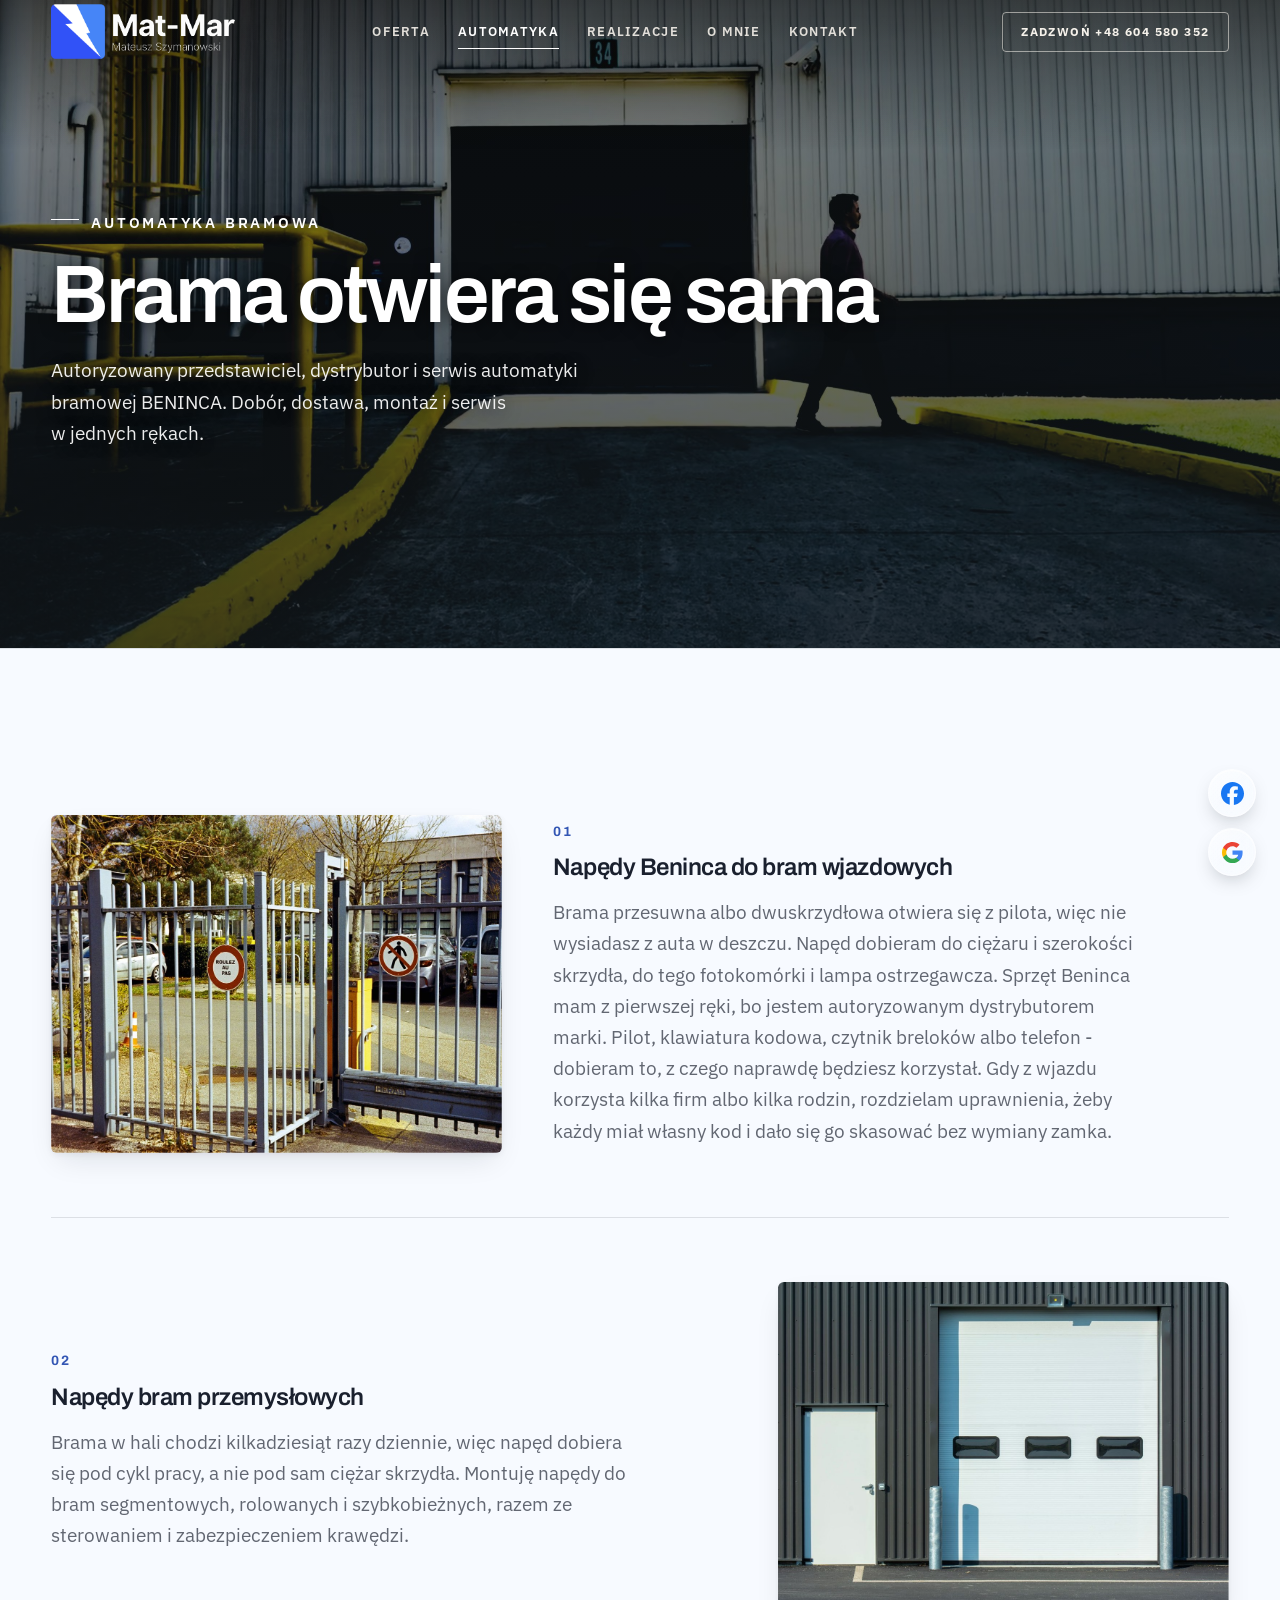
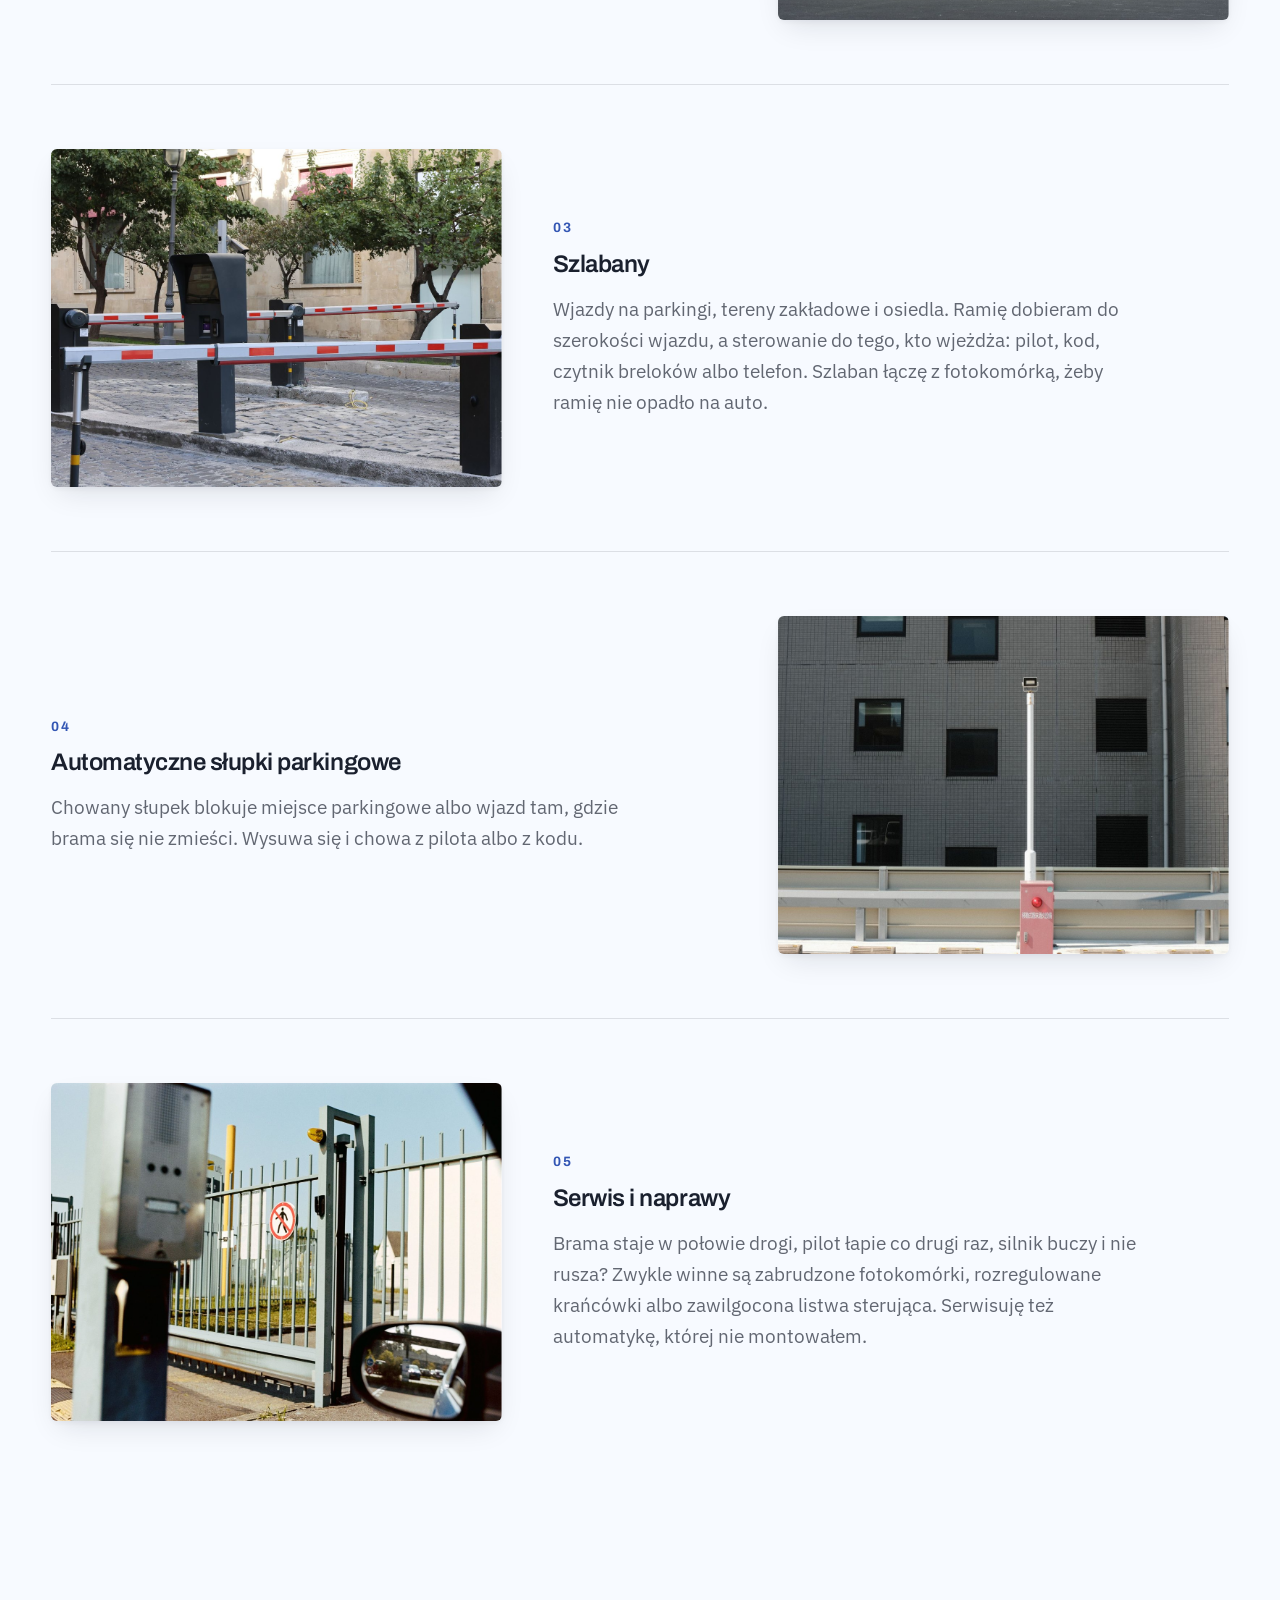
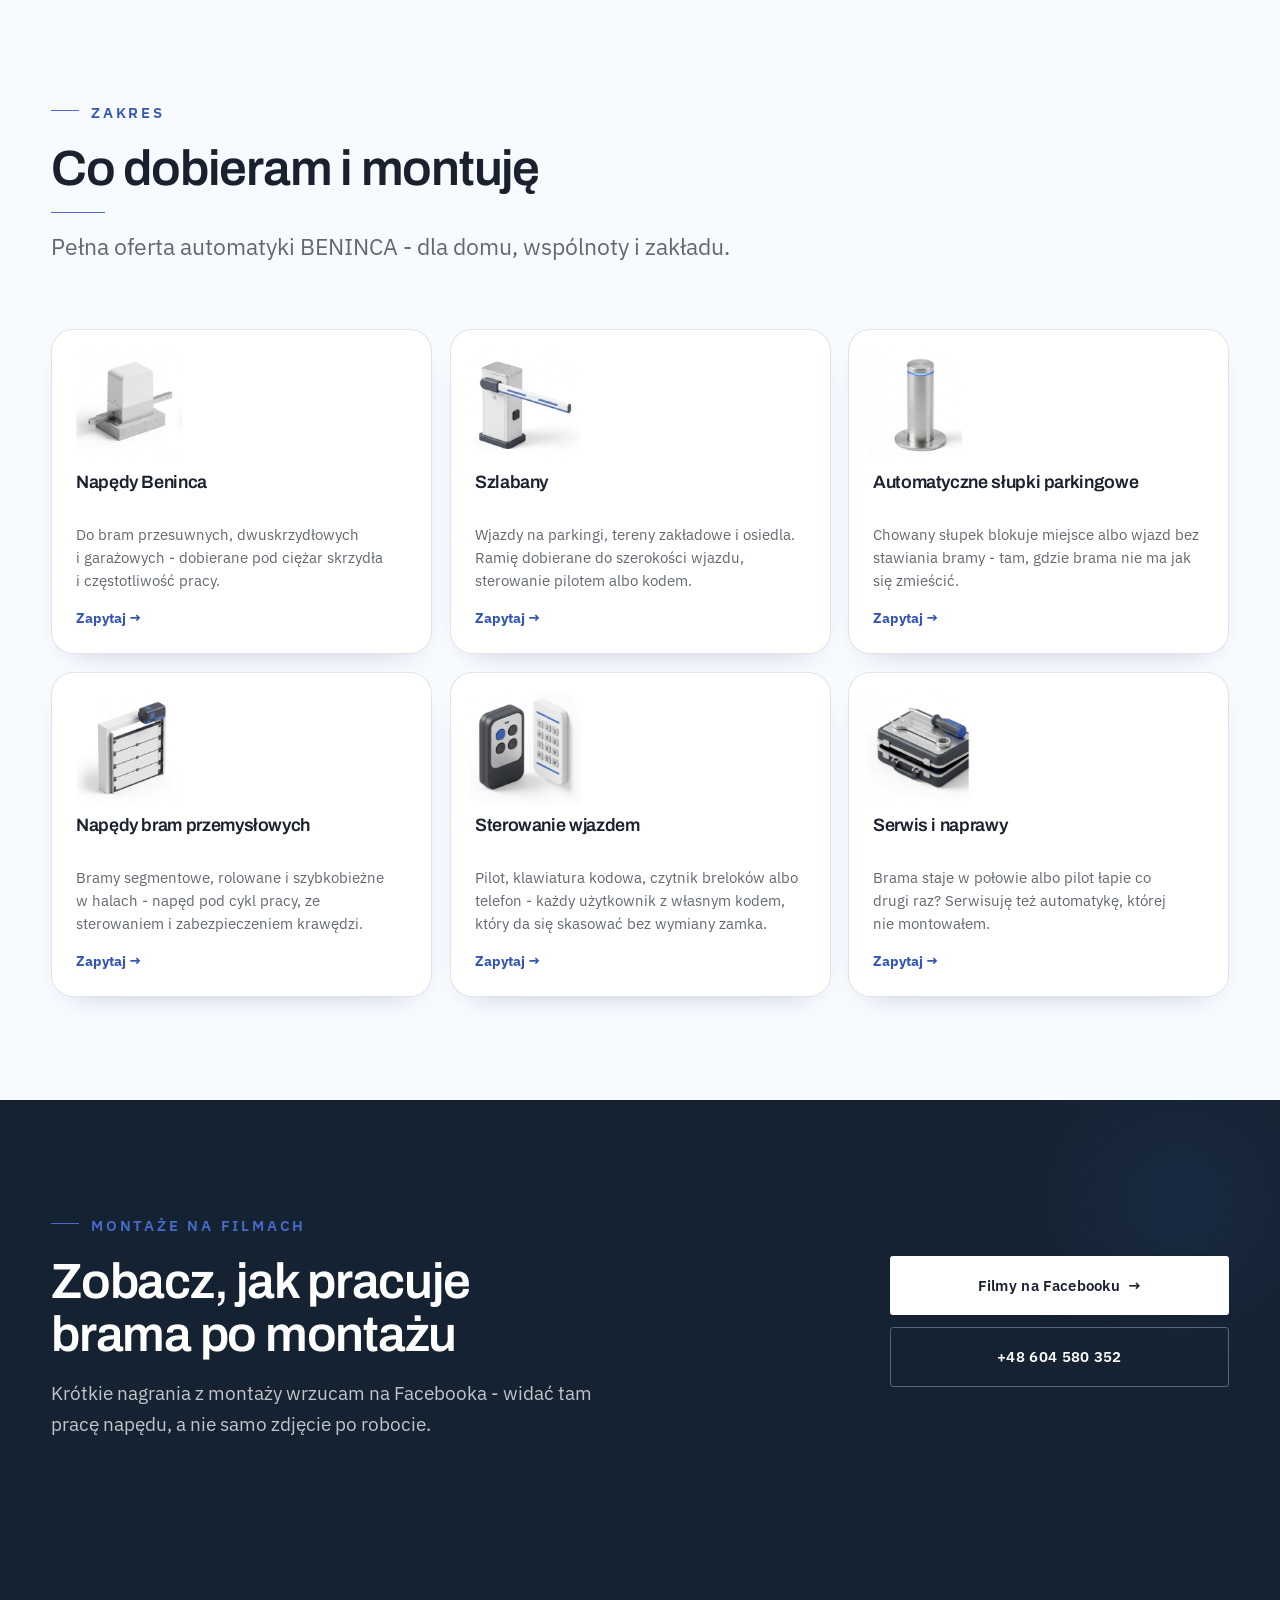
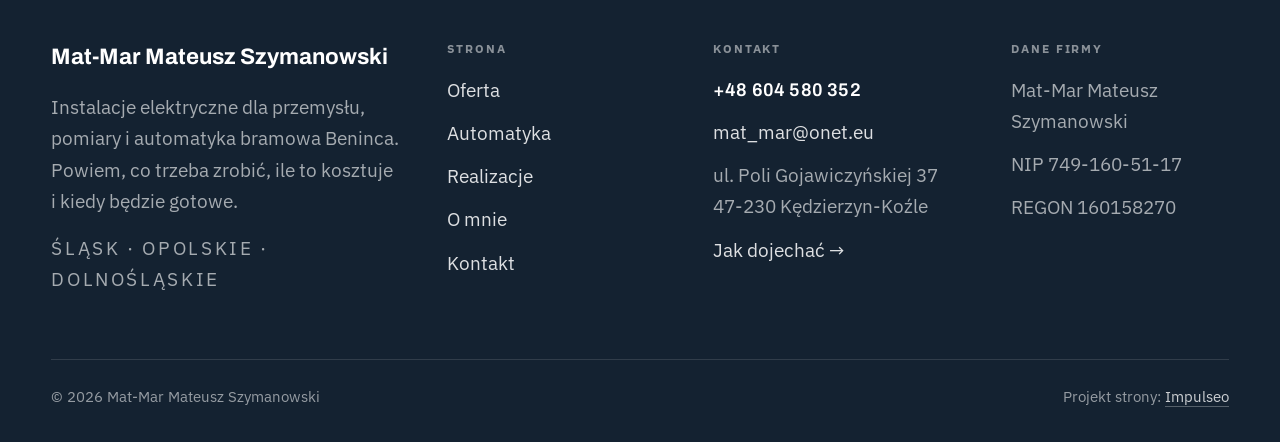
==== automatyka.html @ 3fe74710 "Wersja arkuszy 20260923c (cache) Co-Authored-By: Claude Opus 5.5 (1M context) <noreply@anthropic.com" ====
<!DOCTYPE html>
<html lang="pl">
<head>
<meta charset="UTF-8">
<meta name="viewport" content="width=device-width, initial-scale=1.0">
<title>Automatyka bramowa Beninca - Mat-Mar Mateusz Szymanowski</title>
<meta name="description" content="Przemysłowe instalacje elektryczne, pomiary okresowe i linii technologicznych, kompensacja mocy biernej oraz automatyka bramowa Beninca. Kędzierzyn-Koźle, Śląsk, opolskie, dolnośląskie. Tel. 604 580 352.">
<link rel="canonical" href="https://mat-mar.com.pl/automatyka.html">
<meta name="robots" content="noindex, nofollow">
<meta property="og:type" content="website">
<meta property="og:locale" content="pl_PL">
<meta property="og:site_name" content="Mat-Mar Mateusz Szymanowski">
<meta property="og:title" content="Automatyka bramowa Beninca - Mat-Mar Mateusz Szymanowski">
<meta property="og:description" content="Przemysłowe instalacje elektryczne, pomiary okresowe i linii technologicznych, kompensacja mocy biernej oraz automatyka bramowa Beninca. Kędzierzyn-Koźle, Śląsk, opolskie, dolnośląskie. Tel. 604 580 352.">
<meta property="og:url" content="https://mat-mar.com.pl/automatyka.html">
<meta property="og:image" content="https://mat-mar.com.pl/img/og.jpg">
<meta property="og:image:width" content="1200">
<meta property="og:image:height" content="630">
<meta name="twitter:card" content="summary_large_image">
<link rel="preconnect" href="https://fonts.googleapis.com">
<link rel="preconnect" href="https://fonts.gstatic.com" crossorigin>
<link href="https://fonts.googleapis.com/css2?family=Archivo:wght@500;600;700;800&family=IBM+Plex+Sans:wght@400;500;600&display=swap" rel="stylesheet">
<link rel="stylesheet" href="assets/styles.css?v=20260923c">
</head>
<body>

<header class="nav">
  <div class="wrap nav-inner">
    <a class="brand brand-has-logo" href="index.html"><img class="brand-logo brand-logo--jasny" src="img/logo-nav.png" alt="Mat-Mar Mateusz Szymanowski" width="1110" height="334" decoding="async"><img class="brand-logo brand-logo--ciemny" src="img/logo-nav-dark.png" alt="" aria-hidden="true" width="1110" height="334" decoding="async"></a>
    <nav class="nav-links">
      <a href="oferta.html">Oferta</a>
      <a href="automatyka.html" class="active" aria-current="page">Automatyka</a>
      <a href="realizacje.html">Realizacje</a>
      <a href="o-nas.html">O mnie</a>
      <a href="kontakt.html">Kontakt</a>
      <a href="tel:+48604580352" class="btn btn-accent">Zadzwoń +48 604 580 352</a>
    </nav>
    <button class="nav-toggle" aria-label="Menu"><span></span><span></span><span></span></button>
  </div>
</header>

<main>
<section class="pagehead">
  <img src="img/a-head.jpg" alt="Mat-Mar Mateusz Szymanowski - Automatyka bramowa Beninca" width="1880" height="1255" decoding="async">
  <div class="wrap">
    <span class="eyebrow">Automatyka bramowa</span>
    <h1>Brama otwiera się sama</h1>
    <p>Autoryzowany przedstawiciel, dystrybutor i serwis automatyki bramowej BENINCA. Dobór, dostawa, montaż i serwis w jednych rękach.</p>
  </div>
</section>

<section>
  <div class="wrap">
    <div class="svc-row reveal">
      <div class="svc-row-art"><img src="img/a4.jpg" alt="Brama wjazdowa z napędem" width="1400" height="933" decoding="async"></div>
      <div>
        <span class="num">01</span>
        <h3>Napędy Beninca do bram wjazdowych</h3>
        <p class="muted">Brama przesuwna albo dwuskrzydłowa otwiera się z pilota, więc nie wysiadasz z auta w deszczu. Napęd dobieram do ciężaru i szerokości skrzydła, do tego fotokomórki i lampa ostrzegawcza. Sprzęt Beninca mam z pierwszej ręki, bo jestem autoryzowanym dystrybutorem marki. Pilot, klawiatura kodowa, czytnik breloków albo telefon - dobieram to, z czego naprawdę będziesz korzystał. Gdy z wjazdu korzysta kilka firm albo kilka rodzin, rozdzielam uprawnienia, żeby każdy miał własny kod i dało się go skasować bez wymiany zamka.</p>
      </div>
    </div>
    <div class="svc-row rev reveal">
      <div class="svc-row-art"><img src="img/a2.jpg" alt="Brama segmentowa w hali" width="1400" height="933" decoding="async"></div>
      <div>
        <span class="num">02</span>
        <h3>Napędy bram przemysłowych</h3>
        <p class="muted">Brama w hali chodzi kilkadziesiąt razy dziennie, więc napęd dobiera się pod cykl pracy, a nie pod sam ciężar skrzydła. Montuję napędy do bram segmentowych, rolowanych i szybkobieżnych, razem ze sterowaniem i zabezpieczeniem krawędzi.</p>
      </div>
    </div>
    <div class="svc-row reveal">
      <div class="svc-row-art"><img src="img/a3.jpg" alt="Szlabany na wjeździe" width="1400" height="933" decoding="async"></div>
      <div>
        <span class="num">03</span>
        <h3>Szlabany</h3>
        <p class="muted">Wjazdy na parkingi, tereny zakładowe i osiedla. Ramię dobieram do szerokości wjazdu, a sterowanie do tego, kto wjeżdża: pilot, kod, czytnik breloków albo telefon. Szlaban łączę z fotokomórką, żeby ramię nie opadło na auto.</p>
      </div>
    </div>
    <div class="svc-row rev reveal">
      <div class="svc-row-art"><img src="img/a5.jpg" alt="Automatyczny słupek parkingowy" loading="lazy" width="1100" height="1650" decoding="async"></div>
      <div>
        <span class="num">04</span>
        <h3>Automatyczne słupki parkingowe</h3>
        <p class="muted">Chowany słupek blokuje miejsce parkingowe albo wjazd tam, gdzie brama się nie zmieści. Wysuwa się i chowa z pilota albo z kodu.</p>
      </div>
    </div>
    <div class="svc-row reveal">
      <div class="svc-row-art"><img src="img/a1.jpg" alt="Słupek sterujący przy bramie przesuwnej" loading="lazy" width="1400" height="933" decoding="async"></div>
      <div>
        <span class="num">05</span>
        <h3>Serwis i naprawy</h3>
        <p class="muted">Brama staje w połowie drogi, pilot łapie co drugi raz, silnik buczy i nie rusza? Zwykle winne są zabrudzone fotokomórki, rozregulowane krańcówki albo zawilgocona listwa sterująca. Serwisuję też automatykę, której nie montowałem.</p>
      </div>
    </div>
  </div>
</section>

<section class="fach-uslugi">
  <div class="wrap">
    <div class="head reveal">
      <span class="eyebrow">Zakres</span>
      <h2>Co dobieram i montuję</h2>
      <p>Pełna oferta automatyki BENINCA - dla domu, wspólnoty i zakładu.</p>
    </div>
    <ul class="usl-karty usl-karty--3">
      <li class="uk reveal"><a href="kontakt.html"><img class="uk-ic" src="img/ikony/napedy-bram.jpg" alt="" width="320" height="320" loading="lazy" decoding="async"><div class="uk-tresc"><h3>Napędy Beninca</h3><span class="uk-opis">Do bram przesuwnych, dwuskrzydłowych i garażowych - dobierane pod ciężar skrzydła i częstotliwość pracy.</span><span class="uk-cta">Zapytaj <span class="arr">→</span></span></div></a></li>
      <li class="uk reveal"><a href="kontakt.html"><img class="uk-ic" src="img/ikony/szlabany.jpg" alt="" width="320" height="320" loading="lazy" decoding="async"><div class="uk-tresc"><h3>Szlabany</h3><span class="uk-opis">Wjazdy na parkingi, tereny zakładowe i osiedla. Ramię dobierane do szerokości wjazdu, sterowanie pilotem albo kodem.</span><span class="uk-cta">Zapytaj <span class="arr">→</span></span></div></a></li>
      <li class="uk reveal"><a href="kontakt.html"><img class="uk-ic" src="img/ikony/slupki.jpg" alt="" width="320" height="320" loading="lazy" decoding="async"><div class="uk-tresc"><h3>Automatyczne słupki parkingowe</h3><span class="uk-opis">Chowany słupek blokuje miejsce albo wjazd bez stawiania bramy - tam, gdzie brama nie ma jak się zmieścić.</span><span class="uk-cta">Zapytaj <span class="arr">→</span></span></div></a></li>
      <li class="uk reveal"><a href="kontakt.html"><img class="uk-ic" src="img/ikony/bramy-przemyslowe.jpg" alt="" width="320" height="320" loading="lazy" decoding="async"><div class="uk-tresc"><h3>Napędy bram przemysłowych</h3><span class="uk-opis">Bramy segmentowe, rolowane i szybkobieżne w halach - napęd pod cykl pracy, ze sterowaniem i zabezpieczeniem krawędzi.</span><span class="uk-cta">Zapytaj <span class="arr">→</span></span></div></a></li>
      <li class="uk reveal"><a href="kontakt.html"><img class="uk-ic" src="img/ikony/sterowanie.jpg" alt="" width="320" height="320" loading="lazy" decoding="async"><div class="uk-tresc"><h3>Sterowanie wjazdem</h3><span class="uk-opis">Pilot, klawiatura kodowa, czytnik breloków albo telefon - każdy użytkownik z własnym kodem, który da się skasować bez wymiany zamka.</span><span class="uk-cta">Zapytaj <span class="arr">→</span></span></div></a></li>
      <li class="uk reveal"><a href="kontakt.html"><img class="uk-ic" src="img/ikony/serwis.jpg" alt="" width="320" height="320" loading="lazy" decoding="async"><div class="uk-tresc"><h3>Serwis i naprawy</h3><span class="uk-opis">Brama staje w połowie albo pilot łapie co drugi raz? Serwisuję też automatykę, której nie montowałem.</span><span class="uk-cta">Zapytaj <span class="arr">→</span></span></div></a></li>
    </ul>
  </div>
</section>

<section class="cta">
  <div class="wrap">
    <div class="reveal">
      <span class="eyebrow">Montaże na filmach</span>
      <h2>Zobacz, jak pracuje brama po montażu</h2>
      <p>Krótkie nagrania z montaży wrzucam na Facebooka - widać tam pracę napędu, a nie samo zdjęcie po robocie.</p>
    </div>
    <div class="cta-actions reveal">
      <a href="https://www.facebook.com/profile.php?id=61558397411182" target="_blank" rel="noopener" class="btn btn-light">Filmy na Facebooku <span class="arr">→</span></a>
      <a href="tel:+48604580352" class="btn btn-ghost btn-ghost-cta">+48 604 580 352</a>
    </div>
  </div>
</section>
</main>

<footer>
  <div class="wrap">
    <div class="foot-grid">
      <div class="foot-brand">
        <div class="name">Mat-Mar Mateusz Szymanowski</div>
        <p>Instalacje elektryczne dla przemysłu, pomiary i automatyka bramowa Beninca. Powiem, co trzeba zrobić, ile to kosztuje i kiedy będzie gotowe.</p>
        <p class="foot-obszar">Śląsk · opolskie · dolnośląskie</p>
      </div>
      <div class="foot-col">
        <h4>Strona</h4>
        <a href="oferta.html">Oferta</a>
        <a href="automatyka.html">Automatyka</a>
        <a href="realizacje.html">Realizacje</a>
        <a href="o-nas.html">O mnie</a>
        <a href="kontakt.html">Kontakt</a>
      </div>
      <div class="foot-col">
        <h4>Kontakt</h4>
        <a class="foot-tel" href="tel:+48604580352">+48 604 580 352</a>
        <a href="mailto:mat_mar@onet.eu">mat_mar@onet.eu</a>
        <p>ul. Poli Gojawiczyńskiej 37<br><span class="nw"><span class="nw">47-230</span> Kędzierzyn-Koźle</span></p>
        <a href="https://www.google.com/maps/search/?api=1&amp;query=Mat-Mar%20Poli%20Gojawiczy%C5%84skiej%2037%2C%2047-230%20K%C4%99dzierzyn-Ko%C5%BAle" target="_blank" rel="noopener">Jak dojechać →</a>
      </div>
      <div class="foot-col">
        <h4>Dane firmy</h4>
        <p>Mat-Mar Mateusz Szymanowski</p>
        <p>NIP 749-160-51-17</p>
        <p>REGON 160158270</p>
        <div class="foot-soc">
          <a class="soc" href="https://www.facebook.com/profile.php?id=61558397411182" target="_blank" rel="noopener" aria-label="Mat-Mar na Facebooku"><svg viewBox="0 0 24 24" aria-hidden="true" focusable="false"><path d="M9.101 23.691v-7.98H6.627v-3.667h2.474v-1.58c0-4.085 1.848-5.978 5.858-5.978.401 0 .955.042 1.468.103a8.68 8.68 0 0 1 1.141.195v3.325a8.623 8.623 0 0 0-.653-.036 26.805 26.805 0 0 0-.733-.009c-.707 0-1.259.096-1.675.309a1.686 1.686 0 0 0-.679.622c-.258.42-.374.995-.374 1.752v1.297h3.919l-.386 2.103-.287 1.564h-3.246v8.245C19.396 23.238 24 18.179 24 12.044c0-6.627-5.373-12-12-12s-12 5.373-12 12c0 5.628 3.874 10.35 9.101 11.647Z" fill="currentColor"/></svg></a>
          <a class="soc" href="https://maps.google.com/?cid=10364919480204693796" target="_blank" rel="noopener" aria-label="Mat-Mar w wizytówce Google"><svg viewBox="0 0 24 24" aria-hidden="true" focusable="false"><path d="M12.48 10.92v3.28h7.84c-.24 1.84-.853 3.187-1.787 4.133-1.147 1.147-2.933 2.4-6.053 2.4-4.827 0-8.6-3.893-8.6-8.72s3.773-8.72 8.6-8.72c2.6 0 4.507 1.027 5.907 2.347l2.307-2.307C18.747 1.44 16.133 0 12.48 0 5.867 0 .307 5.387.307 12s5.56 12 12.173 12c3.573 0 6.267-1.173 8.373-3.36 2.16-2.16 2.84-5.213 2.84-7.667 0-.76-.053-1.467-.173-2.053H12.48z" fill="currentColor"/></svg></a>
        </div>
      </div>
    </div>
    <div class="foot-bot">
      <span>© 2026 Mat-Mar Mateusz Szymanowski</span>
      <span>Projekt strony: <a class="foot-credit" href="https://impulseo.pl" target="_blank" rel="noopener">Impulseo</a></span>
    </div>
  </div>
</footer>

<div class="social-dymki" aria-label="Mat-Mar w sieci">
  <a class="s-fb" href="https://www.facebook.com/profile.php?id=61558397411182" target="_blank" rel="noopener" aria-label="Mat-Mar na Facebooku"><svg viewBox="0 0 24 24" aria-hidden="true" focusable="false"><path d="M9.101 23.691v-7.98H6.627v-3.667h2.474v-1.58c0-4.085 1.848-5.978 5.858-5.978.401 0 .955.042 1.468.103a8.68 8.68 0 0 1 1.141.195v3.325a8.623 8.623 0 0 0-.653-.036 26.805 26.805 0 0 0-.733-.009c-.707 0-1.259.096-1.675.309a1.686 1.686 0 0 0-.679.622c-.258.42-.374.995-.374 1.752v1.297h3.919l-.386 2.103-.287 1.564h-3.246v8.245C19.396 23.238 24 18.179 24 12.044c0-6.627-5.373-12-12-12s-12 5.373-12 12c0 5.628 3.874 10.35 9.101 11.647Z" fill="currentColor"/></svg></a>
  <a class="s-gg" href="https://maps.google.com/?cid=10364919480204693796" target="_blank" rel="noopener" aria-label="Mat-Mar w wizytówce Google"><svg viewBox="0 0 24 24" aria-hidden="true" focusable="false"><path fill="#4285F4" d="M22.56 12.25c0-.78-.07-1.53-.2-2.25H12v4.26h5.92c-.26 1.37-1.04 2.53-2.21 3.31v2.77h3.57c2.08-1.92 3.28-4.74 3.28-8.09z"/><path fill="#34A853" d="M12 23c2.97 0 5.46-.98 7.28-2.66l-3.57-2.77c-.98.66-2.23 1.06-3.71 1.06-2.86 0-5.29-1.93-6.16-4.53H2.18v2.84C3.99 20.53 7.7 23 12 23z"/><path fill="#FBBC05" d="M5.84 14.09c-.22-.66-.35-1.36-.35-2.09s.13-1.43.35-2.09V7.07H2.18C1.43 8.55 1 10.22 1 12s.43 3.45 1.18 4.93l2.85-2.22.81-.62z"/><path fill="#EA4335" d="M12 5.38c1.62 0 3.06.56 4.21 1.64l3.15-3.15C17.45 2.09 14.97 1 12 1 7.7 1 3.99 3.47 2.18 7.07l3.66 2.84c.87-2.6 3.3-4.53 6.16-4.53z"/></svg></a>
</div>
<div class="sticky-call"><a class="sc-call" href="tel:+48604580352"><svg class="ico-tel" width="16" height="16" viewBox="0 0 24 24" fill="none" aria-hidden="true"><path d="M6.6 10.8a15.5 15.5 0 0 0 6.6 6.6l2.2-2.2a1 1 0 0 1 1-.24 11.4 11.4 0 0 0 3.6.58 1 1 0 0 1 1 1V20a1 1 0 0 1-1 1A17 17 0 0 1 3 4a1 1 0 0 1 1-1h3.5a1 1 0 0 1 1 1c0 1.25.2 2.46.58 3.6a1 1 0 0 1-.25 1l-2.23 2.2Z" fill="currentColor"/></svg> Zadzwoń</a><a class="sc-quote" href="kontakt.html">Zapytaj o wycenę</a></div>

<script src="assets/main.js?v=20260923c"></script>
</body>
</html>
---- assets/styles.css ----
/* ============================================================
   STOLBASZ — premium, architektoniczny B2B fit-out
   Jasna paleta, zero brązu. System wg premium-web-craft.
   Projekt strony: Impulseo (impulseo.pl)
   ============================================================ */

:root{
  /* PALETA — jasna, architektoniczna, chłodna */
  --paper:#f5f7fa;          /* główne tło */
  --paper-2:#e7edf3;        /* sekcje alternatywne (chłodny jasny szary) */
  --paper-3:#e7edf3;        /* delikatne wypełnienia */
  --ink:#142231;            /* tekst główny — chłodny grafit */
  --ink-soft:#2c3e52;       /* nagłówki drugorzędne */
  --muted:#697785;          /* tekst poboczny */
  --line:rgba(20,34,49,.12);/* hairline */
  --accent:#e8a00c;         /* stonowany petrol-slate — jedyny akcent */
  --accent-d:#c47f06;
  --accent-soft:rgba(232,160,12,.10);
  --dark:#142231;           /* sekcje ciemne (stopka/CTA) */

  /* HOVER ZDJĘĆ — JEDEN standard dla całego silnika (decyzja K. 04.08.2026, artefakt z wariantami).
     AKTUALNE (K.+Szymon 09.08.2026, wybór z artefaktu 6 wariantów): zoom 1.05 przy 1.4s -
     przy tak długim czasie mocniejszy kadr NIE skacze, tylko „oddycha". Poprzedni standard
     (1.02 / .55s z 04.08) odbierany jako dynamiczny i szybki.
     Spoczynek lekko przygaszony, ale TYLKO tam, gdzie jest mysz (@media hover:hover) —
     na telefonie zdjęcia zostają w pełnej jasności. */
  --img-zoom:1.05;                   /* K.+Szymon 09.08: wariant F z artefaktu porównawczego */
  --img-rest:brightness(.95) saturate(.99);
  --img-hot:brightness(1.06) saturate(1.05);
  --img-dur:1.4s;                    /* K.+Szymon 09.08 (wariant F): powoli = elegancko */
  --img-ease:cubic-bezier(.16,.84,.44,1);  /* miękki ogon, efekt „oddychania" */

  /* ODSTĘPY — skala 4/8 */
  --space-1:4px; --space-2:8px; --space-3:12px; --space-4:16px; --space-5:24px;
  --space-6:32px; --space-7:48px; --space-8:64px; --space-9:96px; --space-10:128px;

  /* TYPOGRAFIA — fluid clamp() (skala podbita 16.07.2026: większe, czytelniejsze litery — uwaga Adama) */
  --text-sm:clamp(.9rem,.87rem + .12vw,1rem);
  --text-base:clamp(1.08rem,1.04rem + .18vw,1.2rem);
  --text-lg:clamp(1.24rem,1.15rem + .34vw,1.44rem);
  --text-h3:clamp(1.34rem,1.22rem + .55vw,1.66rem);
  --text-h2:clamp(2.1rem,1.66rem + 2.1vw,3.1rem);
  --text-h1:clamp(2.9rem,2.1rem + 4vw,5.1rem);

  /* PROMIENIE — architektoniczne, raczej ostre */
  --r-sm:3px; --r-md:6px; --r-lg:10px;

  /* RUCH */
  --ease:cubic-bezier(.25,.46,.45,.94); --dur:.24s;

  /* CIENIE — miękkie, warstwowe */
  --sh-sm:0 1px 2px rgba(16,24,32,.04), 0 2px 8px rgba(16,24,32,.05);
  --sh-md:0 2px 6px rgba(16,24,32,.05), 0 12px 28px -8px rgba(16,24,32,.12);
  --sh-lg:0 6px 14px rgba(16,24,32,.07), 0 26px 56px -18px rgba(16,24,32,.22);

  --hairline:1px solid var(--line);

  --font-display:'Archivo','IBM Plex Sans',sans-serif;
  --font-body:'IBM Plex Sans','Archivo',sans-serif;
}

*{box-sizing:border-box;margin:0;padding:0}
html{scroll-behavior:smooth}
body{
  font-family:var(--font-body);
  font-size:var(--text-base);
  line-height:1.65;
  color:var(--ink);
  background:var(--paper);
  -webkit-font-smoothing:antialiased;
  text-rendering:optimizeLegibility;
}
img{max-width:100%;height:auto;display:block}  /* height:auto = width/height z atrybutów trzyma proporcje (TOP#12) */
a{color:inherit;text-decoration:none}

.wrap{width:min(92%,1180px);margin-inline:auto}
section{padding-block:clamp(52px,6.5vw,96px)}

h1,h2,h3{font-family:var(--font-display);font-weight:700;line-height:1.08;letter-spacing:-.02em;color:var(--ink)}
h1{font-size:var(--text-h1);letter-spacing:-.035em}
h2{font-size:var(--text-h2);letter-spacing:-.025em}
h3{font-size:var(--text-h3)}
/* MIARA — długość wiersza. WCAG 2.2 SC 1.4.8: max 80 znaków; Butterick: 45–90.
   68ch daje realnie 72–78 znaków polskiego tekstu, czyli z zapasem pod granicą.
   Wcześniej limit miał TYLKO <p> — <li>, <blockquote> i <dd> nie miały żadnego,
   i to jedyny powód, dla którego 23 bloki na dwóch oddanych stronach jadą po
   83–106 znaków w wierszu (pomiar 07.08.2026, bramka `miara`).
   ⚠️ Listy i definicje ograniczamy TYLKO bez klasy: `ul`/`ol` z klasą to u nas
   układ (siatki kafli, menu), a nie tekst ciągły — tam miarę wyznacza układ. */
/* 60ch, nie 68ch (K. 10.08): po zmianie fontów na węższe kroje (DM Sans i spółka)
   w 68ch mieściło się ~90 znaków - bramka pikselowa słusznie zgłaszała przekroczenie
   granicy 80. Pomiar na żywej przeglądarce: 60ch = 90 znaków, 53ch = ~78 znaków, czyli normę WCAG 1.4.8. */
:root{ --miara:53ch }
p{max-width:min(100%,var(--miara))}
blockquote,
ul:not([class])>li, ol:not([class])>li,
dl:not([class])>dd{max-width:min(100%,var(--miara))}

/* ⚠️ Świadomie BEZ wyjątku `.tile p,.card p,.svc p{max-width:none}`, choć nasuwa się sam:
   te akapity BYŁY już ograniczone (stare `p{max-width:65ch}`), więc „wyjątek" nie odblokowałby
   niczego nowego — tylko ROZLUŹNIŁ stan sprzed zmiany na wszystkich demach naraz.
   `figcaption` żadna z reguł wyżej nie dotyczy, więc też nie potrzebuje zwolnienia. */

/* ŁAMANIE. `balance` wyrównuje długości wierszy w nagłówku, `pretty` pilnuje ostatniego
   wiersza akapitu, żeby nie został w nim jeden wyraz. Obsługiwane od Chrome 117 /
   Safari 17.5; starsze przeglądarki po prostu ignorują tę własność.
   `text-wrap:pretty` nie występowało dotąd ANI RAZ w silniku ani w repo klientów. */
h1,h2,h3,.lead,.lede{text-wrap:balance}
p,li,blockquote,dd{text-wrap:pretty}

.eyebrow{
  font-family:var(--font-body);
  font-size:var(--text-sm);
  font-weight:600;
  letter-spacing:.18em;
  text-transform:uppercase;
  color:var(--accent);
  display:inline-flex;align-items:center;gap:var(--space-3);
}
/* flex:none + margin-top = kreska trzyma się PIERWSZEJ linii. Wcześniej align-items:center
   centrowało ją względem całego bloku i przy zawinięciu (długi kicker typu
   „…WNĘTRZ · LESZNO · OD 2019") druga linia lądowała z brzydkim wcięciem. */
.eyebrow{align-items:flex-start}
.eyebrow>*,.eyebrow{text-wrap:balance}   /* dlugi kicker lamal sie na sierote typu samo „2019" w drugiej linii */
.eyebrow::before{content:"";width:28px;height:1px;background:var(--accent);display:inline-block;flex:none;margin-top:.62em}

.muted{color:var(--muted)}
.lead{font-size:var(--text-lg);line-height:1.55;color:var(--ink-soft);max-width:50ch}

/* ---------- BUTTONS ---------- */
.btn{
  display:inline-flex;align-items:center;gap:var(--space-2);
  font-weight:600;font-size:var(--text-sm);letter-spacing:.02em;
  padding:var(--space-4) var(--space-6);
  border-radius:var(--r-sm);
  transition:transform var(--dur) var(--ease),box-shadow var(--dur) var(--ease),background var(--dur) var(--ease);
  cursor:pointer;border:1px solid transparent;
}
.btn-accent{background:var(--accent);color:#fff;box-shadow:var(--sh-sm)}
.btn-accent:hover{background:var(--accent-d);transform:translateY(-2px);box-shadow:var(--sh-md)}
.btn-accent:active{transform:translateY(0);box-shadow:var(--sh-sm)}
.btn-ghost{background:transparent;color:var(--ink);border-color:var(--line)}
.btn-ghost:hover{border-color:var(--accent);color:var(--accent);transform:translateY(-2px)}
.btn-light{background:#fff;color:var(--ink);box-shadow:var(--sh-sm)}
.btn-light:hover{transform:translateY(-2px);box-shadow:var(--sh-md)}
.btn .arr{transition:transform var(--dur) var(--ease)}
.btn:hover .arr{transform:translateX(4px)}

/* ---------- NAV ---------- */
.nav{
  position:sticky;top:0;z-index:50;
  background:color-mix(in srgb,var(--paper) 88%,transparent);
  backdrop-filter:saturate(140%) blur(10px);
  border-bottom:var(--hairline);
}
.nav-inner{display:flex;align-items:center;justify-content:space-between;gap:var(--space-5);height:72px}
/* ANTY-NACHODZENIE (K. 05.08.2026): długa nazwa firmy + przycisk z pełnym numerem nie mieściły się w pasku
   i flex ściskał linki PONIŻEJ ich treści - "Kontakt" wchodził na ramkę "Zadzwoń +48 ...". Teraz ustępuje
   nazwa marki (skrót wielokropkiem), a menu i przycisk nigdy się nie kurczą ani nie zachodzą na siebie. */
.brand{display:flex;flex-direction:column;line-height:1;min-width:0;flex:0 1 auto}
.brand .name{font-family:var(--font-display);font-weight:800;font-size:1.35rem;letter-spacing:.04em;white-space:nowrap;overflow:hidden;text-overflow:ellipsis}
.brand .sub{font-size:.62rem;letter-spacing:.34em;text-transform:uppercase;color:var(--muted);margin-top:5px;white-space:nowrap;overflow:hidden;text-overflow:ellipsis}
.nav-links{display:flex;align-items:center;gap:var(--space-6);flex:0 0 auto}
.nav-links a{font-size:var(--text-sm);font-weight:500;color:var(--ink-soft);position:relative;padding-block:4px;white-space:nowrap;transition:color var(--dur) var(--ease)}
.nav-links a::after{content:"";position:absolute;left:0;bottom:0;width:0;height:1.5px;background:var(--accent);transition:width var(--dur) var(--ease)}
.nav-links a:hover,.nav-links a.active{color:var(--ink)}
.nav-links a:hover::after,.nav-links a.active::after{width:100%}
.nav-links .btn{padding:var(--space-2) var(--space-5)}
/* przyciski w nav: właściwy kolor (przebij .nav-links a) + bez podkreślenia */
.nav-links a.btn-accent{color:#fff}
.nav-links a.btn-ghost,.nav-links a.btn-light{color:var(--ink)}
.nav-links a.btn::after{display:none}
.nav-toggle{display:none;background:none;border:none;cursor:pointer;flex-direction:column;gap:5px;padding:8px}
.nav-toggle span{width:24px;height:2px;background:var(--ink);transition:var(--dur)}
/* Ciasny zakres MIĘDZY menu mobilnym a pełnym pulpitem: zbijamy odstępy i nazwę marki,
   żeby wszystko zmieściło się naturalnie, zanim w ogóle dojdzie do skracania wielokropkiem. */
@media(max-width:1280px) and (min-width:921px){
  .nav-links{gap:var(--space-4)}
  .nav-links .btn{padding:var(--space-2) var(--space-4)}
  .brand .name{font-size:1.15rem}
}

/* ---------- HERO (split) ---------- */
.hero{position:relative;overflow:hidden;border-bottom:var(--hairline)}
.hero-grid{display:grid;grid-template-columns:1.05fr .95fr;gap:clamp(24px,4vw,60px);align-items:center;
  padding-block:clamp(36px,4.5vw,64px)}
.hero-copy .eyebrow{margin-bottom:var(--space-5)}
.hero-copy h1{margin-bottom:var(--space-5)}
.hero-copy .lead{margin-bottom:var(--space-7)}
.hero-actions{display:flex;flex-wrap:wrap;gap:var(--space-4)}
.hero-art{position:relative;aspect-ratio:4/3;border-radius:var(--r-lg);overflow:hidden;box-shadow:var(--sh-lg)}
.hero-art img{width:100%;height:100%;object-fit:cover}
.hero-art::after{content:"";position:absolute;inset:0;background:linear-gradient(180deg,transparent 55%,rgba(18,24,28,.28))}
.hero-badge{position:absolute;left:var(--space-5);bottom:var(--space-5);z-index:2;
  background:rgba(252,252,251,.94);backdrop-filter:blur(4px);
  border-radius:var(--r-md);padding:var(--space-4) var(--space-5);box-shadow:var(--sh-md);max-width:78%}
.hero-badge strong{display:block;font-family:var(--font-display);font-size:1rem;letter-spacing:-.01em}
.hero-badge span{font-size:var(--text-sm);color:var(--muted)}

/* ---------- HERO duży / kinowy (strona główna) ---------- */
.hero-cine{position:relative;min-height:clamp(560px,82vh,840px);min-height:clamp(560px,82svh,840px);display:flex;align-items:center;overflow:hidden;border-bottom:var(--hairline)}
.hero-cine>img{position:absolute;inset:0;width:100%;height:100%;object-fit:cover;z-index:0}
.hero-cine::after{content:"";position:absolute;inset:0;z-index:1;
  background:linear-gradient(95deg,rgba(13,18,23,.86) 0%,rgba(13,18,23,.64) 32%,rgba(13,18,23,.24) 62%,rgba(13,18,23,.04) 100%)}
.hero-cine .wrap{position:relative;z-index:2;padding-block:var(--space-8)}
.hero-cine .hero-copy{max-width:660px}
.hero-cine .eyebrow{color:#fff;margin-bottom:var(--space-5)}
.hero-cine .eyebrow::before{background:#fff}
.hero-cine h1{color:#fff;margin-bottom:var(--space-5);font-size:clamp(2.9rem,2rem + 4.4vw,5.2rem);text-wrap:balance}
.hero-cine .lead{color:rgba(255,255,255,.92);max-width:48ch;margin-bottom:var(--space-7)}
.hero-cine .hero-actions{display:flex;flex-wrap:wrap;gap:var(--space-4)}
/* NISKIE OKNO (laptop z dokiem i paskami przeglądarki ma ~700-780 px wysokości widoku):
   H1 do 5.2rem + długi lead nie mieściły się i przyciski wypadały POD krawędź ekranu -
   klient widział stronę bez ani jednego CTA. Skalujemy w dół, zamiast przycinać treść. */
@media(min-width:821px) and (max-height:820px){
  .hero-cine{min-height:clamp(520px,94svh,780px)}
  .hero-cine .wrap{padding-block:var(--space-6)}
  .hero-cine h1{font-size:clamp(2.2rem,1.5rem + 2.6vw,3.6rem);margin-bottom:var(--space-4)}
  .hero-cine .eyebrow{margin-bottom:var(--space-4)}
  .hero-cine .lead{margin-bottom:var(--space-5);max-width:44ch}
}
@media(max-width:680px){
  .hero-cine{min-height:clamp(520px,76vh,640px);min-height:clamp(520px,76svh,640px);align-items:flex-end}
  .hero-cine::after{background:linear-gradient(0deg,rgba(13,18,23,.9) 6%,rgba(13,18,23,.45) 55%,rgba(13,18,23,.25) 100%)}
  .hero-cine .wrap{padding-bottom:var(--space-9)}
  /* TELEFON (~90% oglądających): lead potrafił zająć 8 linii i zepchnąć CTA poza pierwszy ekran.
     Zwężamy interlinię i skalę - treści nie ucinamy, bo to ona sprzedaje. */
  .hero-cine .lead{font-size:.98rem;line-height:1.5;margin-bottom:var(--space-5)}
  .hero-cine .eyebrow{font-size:.72rem;letter-spacing:.13em;margin-bottom:var(--space-4)}
  .hero-cine .eyebrow::before{width:20px}
  .hero-cine h1{margin-bottom:var(--space-4)}
}

/* full-bleed hero variant (podstrony) */
.pagehead{position:relative;min-height:46vh;min-height:46svh;display:flex;align-items:flex-end;overflow:hidden;border-bottom:var(--hairline)}
.pagehead img{position:absolute;inset:0;width:100%;height:100%;object-fit:cover}
/* 10.08.2026 (decyzja K.): mocniejsze przyciemnienie + cień pod tekstem. Bramka mierzyła na
   nagłówkach podstron 3,38-3,43:1 przy wymaganych 4,5 — jasne zdjęcie (hala, śnieg, niebo)
   podchodziło pod biały tekst. Zdjęcia klientów są różne, więc kontrast musi dawać WARSTWA,
   a nie szczęśliwy dobór kadru. */
.pagehead::after{content:"";position:absolute;inset:0;background:linear-gradient(180deg,rgba(18,24,28,.40),rgba(18,24,28,.76))}
.pagehead .wrap{position:relative;z-index:2;padding-block:var(--space-9);color:#fff}
.pagehead h1{color:#fff;max-width:18ch;text-shadow:0 2px 16px rgba(0,0,0,.55)}
.pagehead .eyebrow{color:#fff}
.pagehead .eyebrow::before{background:#fff}
.pagehead p{color:rgba(255,255,255,.92);margin-top:var(--space-4);max-width:54ch;text-shadow:0 1px 12px rgba(0,0,0,.5)}

/* ---------- STRIP (pasek skrótów / liczby) ---------- */
.strip{background:var(--dark);color:#fff}
/* PASEK HASEŁ — standard 04.08.2026 (decyzja K.): 5 haseł w JEDNYM rzędzie, tekst WYŚRODKOWANY,
   węższe marginesy boczne niż reszta strony (pasek ma iść szerzej), równe wysokości kolumn. */
.strip .wrap{width:min(96%,1440px);display:grid;grid-template-columns:repeat(5,1fr);
  gap:var(--space-5);padding-block:var(--space-7);align-items:stretch}
.strip .item .k{font-family:var(--font-display);font-size:clamp(1.05rem,.82rem + .85vw,1.55rem);
  font-weight:800;letter-spacing:-.02em;color:#fff;line-height:1.18;text-wrap:balance}
.strip .item .v{font-size:var(--text-sm);color:rgba(255,255,255,.66);margin-top:var(--space-2);line-height:1.4}
.strip .item{border-left:2px solid var(--accent);padding-inline:var(--space-4);
  text-align:center;display:flex;flex-direction:column;justify-content:center}
/* liczba kolumn = liczba haseł, żeby ostatnie nie zostawało samo w drugim rzędzie.
   Klasę n-N nadaje multipage.py; domyślnie (bez klasy) pasek jest 5-kolumnowy. */
.strip.n-2 .wrap{grid-template-columns:repeat(2,1fr)}
.strip.n-3 .wrap{grid-template-columns:repeat(3,1fr)}
.strip.n-4 .wrap{grid-template-columns:repeat(4,1fr);gap:var(--space-6)}
.strip.n-4 .item .k{font-size:clamp(1.3rem,1rem + 1.1vw,2rem)}
.strip.n-6 .wrap{grid-template-columns:repeat(6,1fr);gap:var(--space-4)}
.strip.n-6 .item .k{font-size:clamp(.98rem,.8rem + .7vw,1.35rem)}
/* równe łamanie: zamiast "długa linia + jedno słowo" obie linie zbliżonej długości */
.strip .item .k{text-wrap:balance}

/* ---------- SECTION HEAD ---------- */
.head{max-width:48rem;margin-bottom:var(--space-8)}
.head.center{margin-inline:auto;text-align:center}
.head .eyebrow{margin-bottom:var(--space-4)}
.head h2{margin-bottom:var(--space-4)}
.head p{color:var(--muted);font-size:var(--text-lg);line-height:1.55}
.head.center p{margin-inline:auto}

/* ---------- INTRO SPLIT ---------- */
.split{display:grid;grid-template-columns:.92fr 1.08fr;gap:clamp(28px,5vw,80px);align-items:center}
.split.rev{grid-template-columns:1.08fr .92fr}
.split.rev .split-art{order:-1}
.split-art{position:relative;aspect-ratio:5/4;border-radius:var(--r-lg);overflow:hidden;box-shadow:var(--sh-lg)}
.split-art img{width:100%;height:100%;object-fit:cover}
.split-copy h2{margin-bottom:var(--space-5)}
.split-copy p+p{margin-top:var(--space-4)}
.split-copy .btn{margin-top:var(--space-6)}

/* ---------- SERVICES (zakres) ---------- */
.svc-grid{display:grid;grid-template-columns:repeat(auto-fit,minmax(280px,1fr));gap:var(--space-5)}
.svc{background:#fff;border:var(--hairline);border-radius:var(--r-md);padding:var(--space-7) var(--space-6);
  transition:transform var(--dur) var(--ease),box-shadow var(--dur) var(--ease),border-color var(--dur) var(--ease);
  position:relative;overflow:hidden}
.svc::before{content:"";position:absolute;left:0;top:0;width:3px;height:0;background:var(--accent);transition:height var(--dur) var(--ease)}
.svc:hover{transform:translateY(-4px);box-shadow:var(--sh-md);border-color:transparent}
.svc:hover::before{height:100%}
.svc .ic{font-family:var(--font-display);font-size:.8rem;font-weight:700;letter-spacing:.12em;color:var(--accent);margin-bottom:var(--space-4)}
.svc h3{margin-bottom:var(--space-3);font-size:1.22rem}
.svc p{color:var(--muted);font-size:var(--text-base);line-height:1.6}

/* big detailed service rows */
.svc-row{display:grid;grid-template-columns:.8fr 1.2fr;gap:clamp(20px,4vw,60px);align-items:center;padding-block:var(--space-8)}
.svc-row+.svc-row{border-top:var(--hairline)}
.svc-row.rev{grid-template-columns:1.2fr .8fr}
/* Naprzemienny układ wierszy oferty: co drugi wiersz ma zdjęcie po PRAWEJ.
   Było `order:-1` — martwy kod, bo zdjęcie i tak jest pierwszym dzieckiem w HTML,
   więc wszystkie wiersze wyglądały identycznie (zdjęcie zawsze z lewej), a `rev`
   zmieniało tylko szerokość kolumn. Znalezione 29.07.2026 przy różnicowaniu kierunków
   animacji (pomiar pozycji: art.mid 390/502 przy row.mid 756 — zawsze lewa strona). */
.svc-row.rev .svc-row-art{order:2}
.svc-row-art{aspect-ratio:4/3;border-radius:var(--r-md);overflow:hidden;box-shadow:var(--sh-md)}
.svc-row-art img{width:100%;height:100%;object-fit:cover}
.svc-row h3{font-size:1.5rem;margin-bottom:var(--space-4)}
.svc-row .num{font-family:var(--font-display);font-size:.85rem;font-weight:700;letter-spacing:.14em;color:var(--accent);display:block;margin-bottom:var(--space-3)}
.svc-row ul{list-style:none;margin-top:var(--space-4);display:flex;flex-direction:column;gap:var(--space-2)}
.svc-row li{position:relative;padding-left:var(--space-5);color:var(--muted);font-size:var(--text-base)}
.svc-row li::before{content:"";position:absolute;left:0;top:.62em;width:8px;height:1px;background:var(--accent)}

/* ---------- GALLERY (realizacje) ---------- */
.gallery{display:grid;grid-template-columns:repeat(12,1fr);gap:var(--space-4);grid-auto-rows:200px}
/* GALERIA MASONRY — pionowe zdjęcia (portrety beauty/wellness) bez przycinania: kolumny, height auto */
.gallery-masonry{column-count:3;column-gap:var(--space-4)}
@media(max-width:900px){.gallery-masonry{column-count:2}}
@media(max-width:560px){.gallery-masonry{column-count:1}}
.gallery-masonry .m-tile{break-inside:avoid;margin:0 0 var(--space-4);padding:0;position:relative;overflow:hidden;border-radius:var(--r-md);border:1px solid var(--line)}
.gallery-masonry .m-tile img{width:100%;height:auto;display:block}
.gallery-masonry .m-tile .cap{position:absolute;left:0;right:0;bottom:0;padding:var(--space-4);color:#fff;background:linear-gradient(0deg,rgba(0,0,0,.55),transparent);font-size:var(--text-sm)}
.gallery-masonry .m-tile .cap small{display:block;font-weight:400;opacity:.78;letter-spacing:.04em;text-transform:uppercase;font-size:.66rem;margin-top:3px}
.tile{position:relative;overflow:hidden;border-radius:var(--r-md);box-shadow:var(--sh-sm);
  transition:transform var(--dur) var(--ease),box-shadow var(--dur) var(--ease)}
.tile img{width:100%;height:100%;object-fit:cover;
  transition:transform var(--img-dur) var(--img-ease),filter var(--img-dur) var(--img-ease)}
.tile:hover{box-shadow:var(--sh-md)}
.tile .cap{position:absolute;left:0;right:0;bottom:0;padding:var(--space-5) var(--space-4) var(--space-4);
  /* mocniejszy spad + cien pod tekstem: na JASNYCH zdjeciach klienta (biale fronty, sciany)
     slaby gradient dawal kontrast ~1.5:1 zamiast wymaganych 3.6:1 (bramka wygladu, 10.08.2026) */
  background:linear-gradient(transparent 28%,rgba(18,24,28,.58) 62%,rgba(18,24,28,.93));color:#fff;
  text-shadow:0 1px 3px rgba(0,0,0,.6);
  font-size:var(--text-sm);font-weight:600;letter-spacing:.01em;
  opacity:0;transform:translateY(8px);transition:var(--dur) var(--ease)}
.tile:hover .cap{opacity:1;transform:translateY(0)}
.tile .cap small{display:block;font-weight:400;opacity:.78;letter-spacing:.04em;text-transform:uppercase;font-size:.66rem;margin-top:3px}
/* bento spans */
.t-wide{grid-column:span 6}
.t-tall{grid-column:span 6;grid-row:span 2}
.t-std{grid-column:span 6}
.t-third{grid-column:span 4}
.t-two3{grid-column:span 8}

/* ---------- TRUST / WIARYGODNOŚĆ ---------- */
.trust{background:var(--paper-2)}
.trust-grid{display:grid;grid-template-columns:repeat(auto-fit,minmax(240px,1fr));gap:var(--space-5);margin-top:var(--space-7)}
.trust-card{background:#fff;border-radius:var(--r-md);padding:var(--space-7) var(--space-6);box-shadow:var(--sh-sm);border-top:3px solid var(--accent)}
.trust-card .big{font-family:var(--font-display);font-size:clamp(1.8rem,1.3rem + 1.6vw,2.6rem);font-weight:800;letter-spacing:-.02em;color:var(--ink);line-height:1}
.trust-card h3{font-size:1.12rem;margin:var(--space-3) 0 var(--space-2)}
.trust-card p{color:var(--muted);font-size:var(--text-base);line-height:1.55}

/* ---------- CTA band ---------- */
.cta{background:var(--dark);color:#fff;position:relative;overflow:hidden}
/* telefon w CTA: na ciemnym tle biały (domyślnie), rodziny z JASNYM tłem CTA
   nadpisują to u siebie - wcześniej kolor siedział w stylu inline i wygrywał z rodziną. */
.cta .btn-ghost-cta{color:#fff;border-color:rgba(255,255,255,.3)}
.cta .wrap{display:grid;grid-template-columns:1.4fr .6fr;gap:var(--space-7);align-items:center;position:relative;z-index:2}
.cta h2{color:#fff;max-width:20ch}
.cta p{color:rgba(255,255,255,.74);margin-top:var(--space-4)}
.cta-actions{display:flex;flex-direction:column;gap:var(--space-3);align-items:flex-start}
.cta::before{content:"";position:absolute;right:-80px;top:-80px;width:360px;height:360px;border-radius:50%;
  background:radial-gradient(circle,var(--accent-soft),transparent 70%)}

/* ---------- CONTACT ---------- */
.contact-grid{display:grid;grid-template-columns:.85fr 1.15fr;gap:clamp(28px,4vw,56px);align-items:start}
.info-list{display:flex;flex-direction:column;gap:var(--space-2)}
.info-row{display:flex;gap:var(--space-4);align-items:flex-start;padding-block:var(--space-4);border-bottom:var(--hairline)}
.info-row .ic{flex:none;width:42px;height:42px;display:grid;place-items:center;border-radius:50%;
  background:var(--accent-soft);color:var(--accent);font-size:1.05rem}
.info-row .lbl{font-size:.72rem;letter-spacing:.14em;text-transform:uppercase;color:var(--muted)}
.info-row .val{font-weight:600;font-size:var(--text-base);margin-top:2px}
.info-row a.val:hover{color:var(--accent)}
.map{border:none;border-radius:var(--r-lg);box-shadow:var(--sh-md);width:100%;height:100%;min-height:380px;filter:grayscale(.2) contrast(1.02)}
.form{background:#fff;border:var(--hairline);border-radius:var(--r-lg);padding:clamp(24px,3vw,40px);box-shadow:var(--sh-sm)}
.form .fld{margin-bottom:var(--space-5)}
.form label{display:block;font-size:var(--text-sm);font-weight:600;margin-bottom:var(--space-2)}
.form input,.form textarea{width:100%;font-family:inherit;font-size:var(--text-base);color:var(--ink);
  padding:var(--space-4);border:var(--hairline);border-radius:var(--r-sm);background:var(--paper);transition:border-color var(--dur)}
.form input:focus,.form textarea:focus{outline:none;border-color:var(--accent);background:#fff}
.form textarea{resize:vertical;min-height:120px}
.form .note{font-size:var(--text-sm);color:var(--muted);margin-top:var(--space-3)}

/* ---------- FOOTER ---------- */
footer{background:var(--dark);color:#fff;padding-block:var(--space-9) var(--space-6)}
.foot-grid{display:grid;grid-template-columns:1.6fr 1fr 1.15fr 1fr;gap:var(--space-7);margin-bottom:var(--space-8)}
.foot-brand .name{font-family:var(--font-display);font-weight:800;font-size:1.4rem;letter-spacing:.04em}
.foot-brand p{color:rgba(255,255,255,.62);margin-top:var(--space-4);font-size:var(--text-base);max-width:38ch}
.foot-col h4{font-size:.74rem;letter-spacing:.16em;text-transform:uppercase;color:rgba(255,255,255,.5);margin-bottom:var(--space-4)}
.foot-col a,.foot-col p{display:block;color:rgba(255,255,255,.82);font-size:var(--text-base);margin-bottom:var(--space-3)}
.foot-col a:hover{color:#fff}
.foot-bot{border-top:1px solid rgba(255,255,255,.12);padding-top:var(--space-5);display:flex;justify-content:space-between;flex-wrap:wrap;gap:var(--space-3);
  font-size:var(--text-sm);color:rgba(255,255,255,.55)}
.foot-bot a:hover{color:#fff}
/* Podpis w stopce = klikalny link do impulseo.pl (31.07.2026). Ma być WIDOCZNIE klikalny,
   ale nie krzyczeć - stąd sam kolor jaśniejszy + delikatne podkreślenie na najeździe. */
.foot-bot a.foot-credit{color:rgba(255,255,255,.78);text-decoration:none;border-bottom:1px solid rgba(255,255,255,.28)}
.foot-bot a.foot-credit:hover{color:#fff;border-bottom-color:#fff}

/* ---------- REVEAL ---------- */
.reveal{opacity:0;transform:translateY(22px);transition:opacity .6s var(--ease),transform .6s var(--ease)}
.reveal.in{opacity:1;transform:none}

/* ---------- RESPONSIVE ---------- */
@media(max-width:920px){
  .hero-grid,.split,.split.rev,.svc-row,.svc-row.rev,.cta .wrap,.contact-grid,.foot-grid{grid-template-columns:1fr}
  .split.rev .split-art,.svc-row.rev .svc-row-art{order:0}
  .hero-art{aspect-ratio:16/10;max-height:420px}
  .strip .wrap,.strip.n-2 .wrap,.strip.n-3 .wrap,.strip.n-4 .wrap,.strip.n-6 .wrap{grid-template-columns:repeat(2,1fr);gap:var(--space-6)}
  .strip .item .k,.strip.n-6 .item .k{font-size:clamp(1.3rem,1.1rem + 1vw,2rem)}
  .gallery{grid-auto-rows:180px}
  .t-wide,.t-tall,.t-std,.t-third,.t-two3{grid-column:span 6}
  .t-tall{grid-row:span 1}
  .cta-actions{flex-direction:row;flex-wrap:wrap}
  .foot-grid{gap:var(--space-6)}
}
@media(max-width:680px){
  .nav-links{position:fixed;inset:72px 0 auto 0;background:var(--paper);flex-direction:column;align-items:stretch;
    gap:0;padding:var(--space-4) 6%;border-bottom:var(--hairline);box-shadow:var(--sh-md);
    transform:translateY(-120%);transition:transform var(--dur) var(--ease)}
  .nav-links.open{transform:translateY(0)}
  .nav-links a{padding-block:var(--space-4);border-bottom:var(--hairline)}
  .nav-links .btn{margin-top:var(--space-3);justify-content:center}
  .nav-toggle{display:flex}
  .strip .wrap,.strip.n-2 .wrap,.strip.n-3 .wrap,.strip.n-4 .wrap,.strip.n-6 .wrap{grid-template-columns:1fr}
  .gallery{grid-template-columns:repeat(6,1fr)}
  .foot-grid{grid-template-columns:1fr}
}
@media(prefers-reduced-motion:reduce){
  /* audyt 09.08 TOP#14: samo skrócenie duration przy animacji INFINITE = stroboskop
     (pętla .01ms miga ekranem); iteration-count:1 gasi pętlę naprawdę. Pseudoelementy
     też - tła hero (gastro/studio) animują ::before/img, blanket na * ich nie łapał. */
  *,*::before,*::after{animation-duration:.01ms!important;animation-iteration-count:1!important;animation-delay:0s!important;transition:none!important}
  .reveal{opacity:1!important;transform:none!important}
  html{scroll-behavior:auto}
}

/* ============================================================
   PREMIUM LAYER — destylat deep-researchu branż (anty-AI, spokój).
   Zmienne STOLBASZ (--accent/--ink/--paper/--line/--dark). Ruch ledwo
   zauważalny, krzywa cubic-bezier(.16,.84,.44,1); prefers-reduced-motion
   pokryte blanketem wyżej. Karty hairline zamiast cieni = #1 sygnał „nie-AI".
   ============================================================ */

/* więcej oddechu między sekcjami (liderzy: 110-130px) */
section{padding-block:clamp(64px,8vw,128px)}

/* 1) Aksamitny reveal — dłuższa, miękka krzywa zamiast „skoku" */
.reveal{transition:opacity .9s cubic-bezier(.16,.84,.44,1),transform .9s cubic-bezier(.16,.84,.44,1);will-change:opacity,transform}
/* stagger TYLKO w galerii (tam pozycja = porządek dzieci) */
.gallery .reveal:nth-child(2){transition-delay:.07s}
.gallery .reveal:nth-child(3){transition-delay:.14s}
.gallery .reveal:nth-child(4){transition-delay:.21s}
.gallery .reveal:nth-child(5){transition-delay:.28s}
.gallery .reveal:nth-child(6){transition-delay:.35s}

/* 2) Hero STATYCZNY na .hero-cine — Ken Burns CAŁKIEM WYŁĄCZONY 26.06 (3. zgłoszenie Szymona).
   GENEZA: animowanie scale na <img> hero z teksturami (cegły/framugi) re-samplinguje obraz
   klatka po klatce → na części ekranów drobne drganie/shimmer = „heroshot się trzęsie".
   translateY usunięto wcześniej, scale-only + will-change/GPU NIE wystarczyły do GWARANCJI gładkości.
   Krzysztof zażądał pewności („make sure, że błąd się nie pojawi") > efekt. Zero animacji = 0% drgania.
   Delikatny zoom zostaje TYLKO w pełnoekranowych hero gastro/studio (hg-bg/hs-bg — tło, inny
   mechanizm, chwalone, nigdy nie zgłaszane). NIE wracać do KB na .hero-cine bez realnego testu
   na sprzęcie klienta — to ryzyko regresji „trzęsienia”. */
/* BEZPIECZNY "wow" na hero = jednorazowy FADE-IN (opacity), nie zoom.
   opacity nie dotyka bitmapy → gładkie na KAŻDYM zdjęciu/ekranie/GPU, zero ryzyka migotania.
   Geometryczny ruch (scale/translate) na .hero-cine jest ZAKAZANY (bramka pilnuje). */
@keyframes heroFade{from{opacity:0}to{opacity:1}}
.hero-cine>img{transform:none;animation:heroFade 1.1s ease-out both}

/* 3) Akcentowy hairline pod nagłówkiem sekcji, który „rysuje się" przy wejściu */
.head h2{position:relative;padding-bottom:18px}
.head h2::after{content:"";position:absolute;left:0;bottom:0;height:1px;width:0;background:var(--accent);transition:width 1s cubic-bezier(.16,.84,.44,1) .15s}
.head.center h2::after{left:50%;transform:translateX(-50%)}
.head.reveal.in h2::after,.head.center.reveal.in h2::after{width:54px}

/* 4) Karty HAIRLINE zamiast cieni/zaokrągleń (najmocniejszy anty-AI detal) */
.svc{background:transparent;border:1px solid var(--line);border-radius:var(--r-sm);box-shadow:none}
.svc:hover{box-shadow:none;border-color:var(--accent);transform:translateY(-3px)}
.trust-card{background:transparent;box-shadow:none;border:1px solid var(--line);border-top:2px solid var(--accent);border-radius:var(--r-sm)}
.tile{box-shadow:none;border-radius:var(--r-sm)}
.tile:hover{box-shadow:none}

/* 5) Sticky-nav kondensuje się po przewinięciu (sygnał dopracowania) */
.nav{transition:box-shadow .4s ease,background .4s ease}
.nav.is-stuck{box-shadow:0 1px 0 var(--line),0 14px 30px -24px rgba(0,0,0,.45)}
.nav-inner{transition:height .35s var(--ease)}
.nav.is-stuck .nav-inner{height:60px}

/* 6) MANIFESTO — pełnoekranowy cytat-bohater (zastępuje generyczne „Dlaczego my") */
.manifesto{background:var(--paper-2);text-align:center}
.manifesto .wrap{max-width:60rem}
.manifesto p{font-family:var(--font-display);font-style:italic;font-size:clamp(1.6rem,1rem + 2.4vw,2.8rem);line-height:1.32;color:var(--ink-soft);margin-inline:auto;max-width:26ch;position:relative;padding-top:var(--space-8)}
.manifesto p::before{content:"";position:absolute;top:0;left:50%;transform:translateX(-50%);width:54px;height:1px;background:var(--accent)}
.manifesto p span{color:var(--accent);font-style:italic}

/* 7) GATEWAYS — 3 duże bramy-zdjęcia (zamiast paska menu usług) */
.gateways{display:grid;grid-template-columns:repeat(3,1fr);gap:var(--space-4)}
.gateway{position:relative;aspect-ratio:3/4;overflow:hidden;border-radius:var(--r-sm);display:block}
.gateway img{width:100%;height:100%;object-fit:cover;
  transition:transform var(--img-dur) var(--img-ease),filter var(--img-dur) var(--img-ease)}
.gateway::after{content:"";position:absolute;inset:0;background:linear-gradient(180deg,transparent 38%,rgba(18,24,28,.74))}
/* ===== HOVER ZDJĘĆ — jedno miejsce dla WSZYSTKICH kafli ze zdjęciem (K. 04.08.2026) ===== */
@media(hover:hover){
  .tile img,.gateway img,.m-tile img{filter:var(--img-rest)}
  .tile:hover img,
  .gateway:hover img,
  .m-tile:hover img{transform:scale(var(--img-zoom));filter:var(--img-hot)}
}
.m-tile img{transition:transform var(--img-dur) var(--img-ease),filter var(--img-dur) var(--img-ease)}
.gateway .g-ttl{position:absolute;left:0;right:0;bottom:0;z-index:2;padding:var(--space-6) var(--space-5);color:#fff;font-family:var(--font-display);font-size:1.45rem;letter-spacing:-.01em;line-height:1.15}
.gateway .g-ttl small{display:block;font-family:var(--font-body);font-size:var(--text-sm);font-weight:400;opacity:.82;letter-spacing:.03em;margin-top:5px}
@media(max-width:760px){.gateways{grid-template-columns:1fr}.gateway{aspect-ratio:16/10}}

/* 8) LOGO klienta w nagłówku (gdy podane --logo) */
/* 52px domyślnie (feedback Bartka 06.07.2026: 40px ginęło, uwaga padła 3x; ~56px sprawdzone na żywym demie anna-borowiec-makeup) */
.brand-logo{height:56px;width:auto;max-width:340px;object-fit:contain;display:block}
.nav.is-stuck .brand-logo{height:46px}
@media(max-width:680px){.brand-logo{height:42px;max-width:230px}}


/* === RWD: nagłówki na wąskich ekranach (dodane 17.07.2026 razem z fixem clamp) ===
   Po przywróceniu działania clamp() dolna granica --text-h1 (2.9rem) rozpychała
   dokument przy długich polskich słowach na telefonach. Tu ją zjeżdżamy. */
@media (max-width:560px){
  :root{
    --text-h1:clamp(1.9rem, 1.15rem + 4.4vw, 2.7rem);
    --text-h2:clamp(1.5rem, 1rem + 3vw, 2.1rem);
  }
  .hero-cine h1{font-size:clamp(1.9rem, 1.15rem + 4.4vw, 2.7rem)}
  h1,h2{overflow-wrap:break-word}
}

/* GODZINY (godziny_grid z briefu) — dzień po lewej, godziny po prawej. Wcześniej BRAK stylu
   powodował sklejenie "Poniedziałek-Piątek8:00-20:00" (dodane 2026-07-21). Neutralne dla dem bez grafiku. */
.godz{display:flex;flex-direction:column;gap:2px;max-width:440px;margin-top:8px}
.godz-row{display:flex;justify-content:space-between;align-items:baseline;gap:24px;padding:10px 0;border-bottom:1px solid var(--line)}
.godz-row:last-child{border-bottom:0}
.godz-row b{font-weight:600;color:var(--ink)}
.godz-row span{color:var(--muted);white-space:nowrap}

/* === FAQ (lekcja 08.08.2026) ===
   Sekcja faq_klinika() trafia NIE tylko do rodziny „klinika" (multipage.py: także układ FACHOWCY),
   a style leżały wyłącznie w families/klinika.css — u hydraulika/dekarza FAQ renderowało się jako
   goła lista <details> z domyślnym trójkącikiem przeglądarki (wpadka: demo Instalatorstwo Gała).
   Dlatego baza. Rodzina może to nadpisać na wierzchu. */
.faq-list{max-width:48rem;margin:var(--space-8) auto 0;display:flex;flex-direction:column;gap:var(--space-3)}
.faq-item{border:1px solid var(--line);border-radius:var(--r-md);background:var(--paper);padding:var(--space-4) var(--space-5)}
.faq-item summary{font-family:var(--font-display);font-weight:600;color:var(--ink);cursor:pointer;list-style:none;display:flex;justify-content:space-between;gap:1rem}
.faq-item summary::-webkit-details-marker{display:none}
.faq-item summary::after{content:"+";color:var(--accent-d);font-weight:700;font-size:1.2rem;line-height:1}
.faq-item[open] summary::after{content:"-"}
.faq-item p{color:var(--ink-soft);font-size:var(--text-base);line-height:1.6;margin:var(--space-3) 0 0}

/* === LICZBA OPINII PRZY SEKCJI OPINII (08.08.2026, wzorzec irismeble.pl, decyzja K.) ===
   Trzy cytaty bez kontekstu czyta się jak „firma ma trzy opinie". Ta linijka mówi wprost,
   ile ich jest naprawdę - dane i tak przychodzą z reconu i szły dotąd wyłącznie do hero.
   Baza, nie rodzina: sekcja opinii renderuje się we WSZYSTKICH układach, a style opinii
   leżą per rodzina - bez tego u części rodzin linijka byłaby gołym tekstem (ta sama pułapka
   co z FAQ wyżej). Rodzina może nadpisać na wierzchu. */
.op-meta{
  text-align:center;margin:calc(var(--space-3) * -1) 0 var(--space-6);
  color:var(--muted);font-size:var(--text-base);letter-spacing:.01em;
}
.op-meta .ico-star{color:var(--accent-d);margin-right:2px}

/* --- pasek mini-opinii pod hero (audyt 09.08 TOP#27) - tylko przy realnych recenzjach --- */
.opinie-mini{padding-block:0;border-bottom:var(--hairline)}
.opinie-mini .om-row{display:grid;grid-template-columns:repeat(3,1fr);gap:var(--space-6);padding-block:var(--space-5)}
.opinie-mini .om-item blockquote{font-size:var(--text-sm);color:var(--ink-soft);line-height:1.5;margin:0}
.opinie-mini .om-autor{display:block;margin-top:var(--space-2);font-size:.78rem;font-weight:600;color:var(--muted);letter-spacing:.04em}
@media(max-width:820px){.opinie-mini .om-row{grid-template-columns:1fr;gap:var(--space-4)}
  .opinie-mini .om-item:nth-child(n+3){display:none}}

/* --- AKCENT-TEKST (audyt 09.08 TOP#11/12, decyzja K.) ---------------------------
   Kolor firmowy jest jasny, dopóki nie musi być literą. --accent zostaje żywy
   (kreski, przyciski, pasek haseł); litera akcentowa na JASNYM tle bierze
   --accent-text (dokleja palette_auto; domyślnie accent-d). Tylko color -
   border/background/pseudo zostają żywe. Ciemna sekcja CTA = wyjątek. */
:root{--accent-text:var(--accent-d)}
.eyebrow, .svc .ic, .svc-row .num, .info-row .ic, .info-row a.val:hover,
.manifesto p span, .faq-item summary::after, .op-meta .ico-star, .op-star,
.fu-cta, .obszar-list li:hover, .btn-ghost:hover, .nav.nav-solid .brand .sub,
.proces-os .pc-cur, .os-on .proces-os .proces-line > li.os-done .pno { color:var(--accent-text) }
.cta .eyebrow { color:var(--accent) }

/* --- dostępność (audyt 09.08 TOP#23, podzbiór bezpieczny) --- */
html{scroll-padding-top:84px}                       /* kotwice nie chowają się pod sticky-nav */
:focus-visible{outline:2px solid var(--accent-text);outline-offset:2px}  /* widoczny fokus tylko z klawiatury */
main{display:block}

/* --- kafelek „Zobacz opinie w Google" (K. 09.08) - znak marki zamiast gołego linku --- */
.op-meta{text-align:center;max-width:none;margin-inline:auto}
.op-google{display:inline-flex;align-items:center;gap:.6em;
  padding:.62em 1.15em;border:1px solid var(--line);border-radius:999px;
  background:var(--paper);color:var(--ink);font-size:var(--text-sm);font-weight:600;
  transition:border-color var(--dur) var(--ease),box-shadow var(--dur) var(--ease),transform var(--dur) var(--ease)}
.op-google .op-g-ico{flex:none}                        /* oficjalny 4-kolorowy znak Google */
.op-google .arr{transition:transform var(--dur) var(--ease)}
.op-google:hover{border-color:var(--accent);box-shadow:var(--sh-sm);transform:translateY(-1px)}
.op-google:hover .arr{transform:translateX(3px)}

/* ============================================================
   HOVER KART I KAFLI - JEDEN STANDARD DLA WSZYSTKICH RODZIN (K. 10.08:
   „każde demo ma wyglądać tak premium"). Wcześniej premium-hover miała tylko
   rodzina fachowców (.fu-row), reszta rodzin renderowała karty bez reakcji.
   Zasada ta sama: reakcja NATYCHMIAST (0s), gaśnięcie łagodne; ledwie widoczne
   tło, kreska akcentu z lewej, strzałka rusza. Zero cieni-poduszek.
   ⛔ Świadomie POMIJAMY kafle ze zdjęciem (.tile/.gateway/.m-tile) - tam działa
   już zoom 1.05/1.4s i dokładanie ramek by go zabiło.
   ============================================================ */
.card, .svc, .gateway-txt, .menu-cat, .prod-card, .pak-card, .faq-item, .obj-tile{
  position:relative;transition:background .22s ease-out,border-color .22s ease-out}
.card::before, .menu-cat::before, .prod-card::before, .pak-card::before{
  content:"";position:absolute;left:0;top:0;bottom:0;width:3px;background:var(--accent);
  transform:scaleY(0);transform-origin:top;transition:transform .09s ease-out;border-radius:2px}
@media(hover:hover){
  .card:hover, .svc:hover, .menu-cat:hover, .prod-card:hover, .pak-card:hover{
    background:color-mix(in srgb,var(--accent) 9%,transparent);
    border-color:color-mix(in srgb,var(--accent) 45%,var(--line));
    transition-duration:0s}
  .card:hover::before, .menu-cat:hover::before,
  .prod-card:hover::before, .pak-card:hover::before{transform:scaleY(1)}
  .card:hover .arr, .svc:hover .arr, .menu-cat:hover .arr{transform:translateX(.3rem)}
}
.card .arr, .svc .arr, .menu-cat .arr{display:inline-block;transition:transform .1s ease-out}

/* === rodzina: fachowcy === */
/* ============================================================
   RODZINA: FACHOWCY (hydraulik/elektryk/remont/brukarstwo/ogrodzenia)
   Doklejane NA WIERZCH base.css. Dziedziczy paletę/fonty skórki (trade/elektryk).
   Filozofia: telefon-bohater + zaufanie + „bezpłatna wycena". Spokój, nie krzyk.
   (count-up i podwójny iframe mapy świadomie pominięte - krytyka blueprintu.)
   ============================================================ */

/* --- PROCES - oś „jak pracujemy" (podpis rodziny, czego nie ma w meblach) --- */
.proces{background:var(--paper-2)}
.proces-line{list-style:none;display:grid;grid-template-columns:repeat(4,1fr);gap:var(--space-5);position:relative;margin:0;padding:0}
.proces-line li{position:relative;padding-top:var(--space-7)}
.proces-line li::before{content:"";position:absolute;top:14px;left:0;right:0;height:1px;background:var(--line)}
.proces-line li:last-child::before{right:50%}
.proces-line li:first-child::before{left:50%}
.proces-line li::after{content:"";position:absolute;top:9px;left:calc(50% - 6px);width:11px;height:11px;border-radius:50%;background:var(--accent);box-shadow:0 0 0 4px var(--paper-2)}
.proces-line .pno{font-family:var(--font-display);font-weight:800;font-size:1.5rem;color:var(--accent);letter-spacing:-.02em;display:block;margin-bottom:var(--space-3);text-align:center}
.proces-line h3{font-size:1.1rem;margin-bottom:var(--space-2);text-align:center}
.proces-line p{color:var(--muted);font-size:var(--text-sm);line-height:1.5;text-align:center;max-width:26ch;margin-inline:auto}
@media(max-width:820px){
  .proces-line{grid-template-columns:1fr;gap:0}
  .proces-line li{padding:var(--space-5) 0 var(--space-5) var(--space-7)}
  .proces-line li::before{left:5px;right:auto;top:0;bottom:0;width:1px;height:auto}
  .proces-line li:first-child::before,.proces-line li:last-child::before{left:5px;right:auto}
  .proces-line li::after{top:var(--space-6);left:0}
  .proces-line .pno,.proces-line h3,.proces-line p{text-align:left;margin-inline:0}
}

/* --- OBSZAR DZIAŁANIA - lokalność (chipy z REALNEGO miasta, bez drugiego iframe) --- */
.obszar .head{text-align:center;margin-inline:auto}
.obszar .head .eyebrow{justify-content:center}
.obszar-list{list-style:none;display:flex;flex-wrap:wrap;justify-content:center;gap:var(--space-3);margin:0;padding:0;max-width:60rem;margin-inline:auto}
.obszar-list li{border:1px solid var(--line);border-radius:999px;padding:var(--space-2) var(--space-5);
  font-size:var(--text-sm);font-weight:600;color:var(--ink-soft);transition:border-color .24s var(--ease),color .24s var(--ease)}
.obszar-list li:hover{border-color:var(--accent);color:var(--accent)}
.obszar-list li.is-home{background:var(--accent);border-color:var(--accent);color:#fff}

/* --- STICKY-CALL - dolny pasek mobile (najważniejszy konwerter tej rodziny) --- */
.sticky-call{display:none}
@media(max-width:820px){
  .sticky-call{display:grid;grid-template-columns:1fr 1fr;gap:1px;position:fixed;left:0;right:0;bottom:0;z-index:90;
    background:var(--line);box-shadow:0 -6px 20px -10px rgba(0,0,0,.4)}
  .sticky-call a{padding:15px 8px;text-align:center;font-weight:700;font-size:.95rem;letter-spacing:.01em}
  .sc-call{background:var(--accent);color:#fff}
  .sc-quote{background:var(--paper);color:var(--ink)}
  body{padding-bottom:56px}
}

/* --- Blok „Awaria? Dzwoń” (opcjonalny, hydraulik/elektryk) --- */
.awaria{background:var(--dark);color:#fff}
.awaria .wrap{display:flex;flex-wrap:wrap;align-items:center;justify-content:space-between;gap:var(--space-5);padding-block:var(--space-7)}
.awaria h3{color:#fff;font-size:clamp(1.3rem,1rem + 1.2vw,1.8rem)}
.awaria p{color:rgba(255,255,255,.72);margin-top:var(--space-2)}
.awaria .btn-accent{white-space:nowrap}

/* === CERTYFIKATY / CZYM PRACUJEMY (gated: renderuje sie tylko gdy brief poda certy/marki/gwarancja) - mocny lever dla dekarzy === */
.auto-marki .marki-list{display:flex;flex-wrap:wrap;justify-content:center;gap:clamp(.8rem,2.5vw,1.6rem);list-style:none;margin:var(--space-7) 0 0;padding:0}
.auto-marki .marki-list li{font-family:var(--font-display);text-transform:uppercase;letter-spacing:.12em;font-weight:600;
  font-size:clamp(.82rem,1.5vw,1rem);color:var(--ink-soft);padding:.5rem 1rem;border:1px solid var(--line);border-radius:var(--r-sm)}
.marki-gwar{text-align:center;color:var(--muted);font-size:var(--text-sm);margin-top:var(--space-6)}

/* ============================================================
   FAZA 3 - OSOBNY UKŁAD FACHOWCY (research wf_e4ed63db + krytyka z policzonym WCAG). Doklejane na wierzch.
   Tożsamość: ZAUFANIE + DUŻY TELEFON + DOWÓD. Dwublok hero (zdjęcie | lity panel), bezpośrednio, solidnie.
   ============================================================ */

/* --- P0 KONTRAST: bursztyn jako TEKST na jasnym = 2.0 FAIL (policzone). Naprawy (bursztyn->ciemny tekst / ink). --- */
.btn-accent{color:#14171c}                                  /* bursztyn + ciemny tekst = 8.28 PASS */
.sticky-call .sc-call{color:#14171c}                        /* sticky bursztyn + ciemny tekst */
.obszar-list li.is-home{background:var(--ink);border-color:var(--ink);color:#fff}  /* było bursztyn+biel 2.17 -> ink+biel 16.29 */
.proces-line .pno{color:var(--ink-soft)}                    /* numery procesu: było bursztyn 2.0 -> ink-soft (czytelne); kropka osi zostaje bursztyn (grafika) */

/* --- Ikona telefonu (uzywana w hero hf-phone-num; nav styluje silnik NAV NOBU) --- */
.ico-tel{vertical-align:-2px;margin-right:.3em}

/* === HERO FACHOWCY — WARIANT A „PEŁNY EKRAN" (wybór K. 27.07.2026; zastąpił dwublok 46%/54%).
   Powód zmiany: stary dwublok nie dobijał do końca ekranu (zostawał pusty pas nad promise-bar),
   zdjęcie było ucięte w wąski pasek, a dowód (ocena/gwarancja) siedział dopiero niżej w trust-bar.
   Teraz: zdjęcie na pełny ekran + gradient od lewej (tekst czytelny NIE przez wycięty panel,
   tylko przez policzony overlay), gigant-telefon, dowód w pierwszym ekranie.
   Zdjęcie zostaje PIERWSZYM dzieckiem sekcji (blur-guard + mobilny fallback). STATYCZNE, bez Ken Burns.
   Poprzednia wersja: fachowcy.css.bak-20260727-201952-przed-heroA === */
.hero-fach{position:relative;isolation:isolate;display:flex;align-items:center;
  min-height:clamp(560px,92vh,900px);min-height:clamp(560px,92svh,900px)}
.hf-photo{position:absolute;inset:0;width:100%;height:100%;object-fit:cover;display:block;
  background:var(--dark);z-index:-2}                          /* EAGER, bez animacji (zero janku) */
/* Gradient trzyma ciemno DO ~62% szerokości, bo dotąd sięga najdłuższa linia tekstu (.hf-inner 46rem).
   Wcześniejsza wersja jaśniała już od 34% i końcówki linii lądowały na jasnym tle. */
/* 08.08.2026 (lekcja 2026-08-08-010, K.: „czemu hero jest takie ciemne?"): zasłona rozjaśniona.
   Poprzednio 0.95→0.26 przykrywało CAŁY kadr i zdjęcie było ledwo widoczne — a lekcja 2026-08-06-004
   mówi wprost: „nigdy pełne przyciemnienie zdjęcia, zabija kadr". Teraz ciemno tylko POD TEKSTEM
   (lewa część, gdzie stoi .hf-inner), prawa strona prawie odsłonięta. Czytelność napisów dokłada
   text-shadow niżej — cień zamiast koca na całym zdjęciu. */
.hero-fach::after{content:"";position:absolute;inset:0;z-index:-1;
  background:linear-gradient(102deg,rgba(14,17,21,.86) 0%,rgba(14,17,21,.78) 30%,rgba(14,17,21,.52) 55%,rgba(14,17,21,.2) 78%,rgba(14,17,21,.06) 100%)}
/* Cień pod napisami hero — pozwala trzymać zasłonę lekką, a tekst nadal czytelny na jaśniejszym kadrze. */
.hf-kicker,.hf-title,.hf-lead,.hf-phone,.hf-trust{text-shadow:0 1px 2px rgba(0,0,0,.55),0 2px 12px rgba(0,0,0,.35)}
.hf-panel{width:min(92%,1180px);margin-inline:auto;color:#fff;   /* ta sama miara co .wrap w base.css */
  padding:clamp(6.5rem,13vh,9rem) 0 clamp(2.6rem,6vh,3.6rem)}
.hf-inner{max-width:46rem}
/* Akcent SKÓRKI rozjaśniony do czytelności na ciemnym tle. NIE hardkodować bursztynu:
   każda skórka ma swój akcent (elektryk=niebieski, dach=czerwony...), a stały kolor rozjeżdżał
   się z przyciskami. Pierwsza deklaracja = fallback dla przeglądarek bez color-mix.
   Dwa poziomy, bo WCAG stawia różne progi: --accent-lit dla MAŁEGO tekstu (kicker, próg 4.5:1;
   62% daje 7.5 na tle hero), --accent-strong dla DUŻEGO (akcent w H1, próg 3:1; 74% daje 6.1
   i jest wyraźnie widoczny - przy 62% ginął i wyglądał po prostu na biały). Policzone, nie na oko. */
.hero-fach{--accent-lit:rgba(255,255,255,.92);--accent-strong:rgba(255,255,255,.96)}
@supports (color:color-mix(in srgb,red,#fff)){
  .hero-fach{--accent-lit:color-mix(in srgb,var(--accent) 62%,#fff);
             --accent-strong:color-mix(in srgb,var(--accent) 74%,#fff)}
}
.hf-kicker{font-family:var(--font-display);font-weight:700;text-transform:uppercase;letter-spacing:.2em;
  font-size:clamp(.74rem,1.4vw,.88rem);color:var(--accent-lit);display:flex;align-items:center;gap:.8rem}
.hf-kicker::before{content:"";width:34px;height:2px;background:var(--accent-lit);flex:none}
.hf-title{color:#fff;font-family:var(--font-display);font-weight:800;line-height:1.02;letter-spacing:-.022em;
  font-size:clamp(2.3rem,1.6rem + 3.2vw,4.3rem);margin:var(--space-4) 0 var(--space-4);text-wrap:balance}
.hf-title em{font-style:normal;color:var(--accent-strong)}        /* druga część H1 = akcent skórki, rozjaśniony */
.hf-lead{color:rgba(255,255,255,.86);font-size:clamp(1rem,.96rem + .3vw,1.18rem);line-height:1.6;max-width:38rem}
.hf-phone{display:inline-flex;flex-direction:column;gap:.2rem;margin:var(--space-6) 0 var(--space-5);width:fit-content}
.hf-phone-lab{font-size:.74rem;text-transform:uppercase;letter-spacing:.18em;color:rgba(255,255,255,.80);font-weight:600}
.hf-phone-num{font-family:var(--font-display);font-weight:800;color:#fff;font-variant-numeric:tabular-nums;white-space:nowrap;
  font-size:clamp(2rem,1.5rem + 2.4vw,3.05rem);line-height:1;display:inline-flex;align-items:center}
.hf-phone-num .ico-tel{width:.7em;height:.7em;color:var(--accent);margin-right:.35em}   /* ikona bursztyn, cyfry białe */
.hf-phone:hover .hf-phone-num{color:var(--accent-lit)}
.hf-actions{display:flex;flex-wrap:wrap;gap:var(--space-3)}
.hf-ghost{color:#fff;border-color:rgba(255,255,255,.5)}
.hf-trust{margin-top:var(--space-6);padding-top:var(--space-4);border-top:1px solid rgba(255,255,255,.18);
  color:rgba(255,255,255,.9);font-weight:600;font-size:var(--text-sm);letter-spacing:.01em;max-width:38rem}
@media(max-width:820px){
  .hero-fach{min-height:clamp(520px,88svh,760px)}
  /* 08.08.2026: na telefonie było .72→.95, czyli zdjęcia praktycznie nie było widać. Teraz góra kadru
     zostaje odsłonięta, ciemnieje dopiero pod tekstem (tekst na telefonie stoi na dole). */
  .hero-fach::after{background:linear-gradient(178deg,rgba(14,17,21,.28) 0%,rgba(14,17,21,.6) 55%,rgba(14,17,21,.86) 100%)}
  .hf-panel{padding-top:clamp(5.5rem,16vh,7rem)}
  .hf-lead{font-size:1rem}
}
@media(prefers-reduced-motion:reduce){.hero-fach *{animation:none!important}}

/* === PROMISE BAR: zawsze-obecna sygnatura usługowa (anty recon-collapse) === */
.fach-promise{background:var(--paper-2);border-bottom:var(--hairline);padding-block:0}
.fach-promise .wrap{padding-block:var(--space-4)}
.fp-row{list-style:none;margin:0;padding:0;display:flex;flex-wrap:wrap;justify-content:center;align-items:center;gap:clamp(.6rem,2.4vw,2rem)}
.fp-row li{font-family:var(--font-display);font-weight:700;text-transform:uppercase;letter-spacing:.08em;
  font-size:clamp(.72rem,1.3vw,.85rem);color:var(--ink-soft);display:flex;align-items:center}
.fp-row li:not(:last-child)::after{content:"";width:6px;height:6px;border-radius:50%;background:var(--accent);margin-left:clamp(.6rem,2.4vw,2rem)}

/* === TRUST BAR (gated): jasne pasmo, cyfry INK (NIE bursztyn=2.0 FAIL), bursztyn jako kreska pod liczbą === */
.trust-bar{background:var(--paper);border-bottom:var(--hairline)}
.trust-bar .wrap{display:flex;flex-wrap:wrap;align-items:center;justify-content:center;gap:clamp(1rem,3vw,2.6rem);padding-block:var(--space-7)}
.tb-stats{display:flex;flex-wrap:wrap;gap:clamp(1rem,3vw,2.6rem)}
.tb-stat{display:flex;flex-direction:column;align-items:center;text-align:center;padding-bottom:var(--space-2);border-bottom:3px solid var(--accent)}
.tb-num{font-family:var(--font-display);font-weight:800;font-size:clamp(2rem,3vw,2.8rem);line-height:1;color:var(--ink);font-variant-numeric:tabular-nums}
.tb-lab{font-size:.74rem;text-transform:uppercase;letter-spacing:.08em;color:var(--muted);margin-top:.3rem}
.tb-google{font-weight:700;color:var(--ink);font-size:var(--text-base);background:var(--paper-2);border:var(--hairline);border-radius:999px;padding:.5rem 1.1rem;font-variant-numeric:tabular-nums}
.tb-seal{font-family:var(--font-display);font-weight:700;text-transform:uppercase;letter-spacing:.06em;font-size:.85rem;
  color:var(--ink);border:1px solid var(--accent);border-radius:var(--r-sm);padding:.5rem 1rem}

/* === LISTA USŁUG (zamiast bram-nastrojowych): konkret "co + zakres + wycena" === */
.fach-uslugi .fu-list{list-style:none;margin:var(--space-8) 0 0;padding:0;display:flex;flex-direction:column}
.fu-row{display:grid;grid-template-columns:minmax(11rem,1fr) 2fr auto;gap:clamp(1rem,3vw,2.5rem);align-items:center;
  padding-block:var(--space-5);border-top:1px solid var(--line)}
.fu-row:last-child{border-bottom:1px solid var(--line)}
.fu-name{font-family:var(--font-display);font-weight:700;font-size:1.15rem;color:var(--ink)}
.fu-desc{color:var(--muted);font-size:var(--text-sm);line-height:1.55}
.fu-cta{font-weight:700;font-size:var(--text-sm);color:var(--accent-text);white-space:nowrap}
.fu-cta .arr{display:inline-block;transition:transform .1s ease-out}

/* HOVER WIERSZA USŁUGI (K. 09.08: „żeby więcej się działo, ale nie do przesady").
   Cały wiersz jest linkiem, więc reaguje CAŁY: ledwo widoczne rozjaśnienie tła, nazwa
   przesuwa się o włos w stronę czytania, kreska akcentu wjeżdża z lewej, strzałka rusza.
   Zero cieni i ramek - premium to spokojny ruch, nie podświetlony kafel. */
/* reakcja NATYCHMIASTOWA (K. 09.08: „mniejsze opóźnienie") - kursor jest na wierszu,
   więc podświetlenie ma nadążać za palcem; powolne tempo zostaje dla ZDJĘĆ, nie dla UI */
/* Podświetlenie zapala się NATYCHMIAST (0s) i gaśnie łagodnie (.22s) - klasyczny chwyt
   z dobrych interfejsów: reakcja ma wyprzedzać oko, a znikanie nie może mrugać.
   Szybciej już się nie da - to jest zero. */
.fu-row{position:relative;transition:background .22s ease-out}
.fu-row::before{content:"";position:absolute;left:0;top:-1px;bottom:0;width:3px;
  background:var(--accent);transform:scaleY(0);transform-origin:top;
  transition:transform .09s ease-out}
.fu-row .fu-name{transition:transform .1s ease-out,color .1s ease-out}
@media(hover:hover){
  .fu-row:hover{background:color-mix(in srgb,var(--accent) 11%,transparent);transition-duration:0s}
  .fu-row:hover::before{transform:scaleY(1)}
  .fu-row:hover .fu-name{transform:translateX(.42rem)}
  .fu-row:hover .fu-cta{color:var(--accent-text)}
  .fu-row:hover .fu-cta .arr{transform:translateX(.3rem)}
}
.fu-row:focus-within{background:color-mix(in srgb,var(--accent) 11%,transparent)}
.fu-row:focus-within::before{transform:scaleY(1)}
@media(max-width:760px){.fu-row{grid-template-columns:1fr;gap:var(--space-2)}.fu-cta{justify-self:start}}

/* === OPINIE (gated): realne cytaty z reconu === */
.opinie-grid{display:grid;grid-template-columns:repeat(auto-fit,minmax(16rem,1fr));gap:var(--space-6);margin-top:var(--space-8)}
.op-card{margin:0;background:var(--paper);border:1px solid var(--line);border-radius:var(--r-md);padding:var(--space-6);display:flex;flex-direction:column;gap:var(--space-3)}
.op-star{color:var(--accent-d);letter-spacing:.1em;font-size:.95rem}
.op-card blockquote{margin:0;color:var(--ink-soft);font-size:var(--text-base);line-height:1.6}
.op-autor{font-family:var(--font-display);font-weight:700;color:var(--ink);font-size:.95rem}

/* === SUWAK PRZED/PO (kopia z auto.css - CSS nie dziedziczy się między rodzinami; krytyka 5b) === */
.auto-ba .ba-slider{position:relative;--ba-pos:50%;max-width:62rem;margin:var(--space-8) auto 0;aspect-ratio:16/9;
  overflow:hidden;border-radius:var(--r-sm);border:1px solid var(--line);touch-action:none;user-select:none;cursor:ew-resize}
.ba-slider img{position:absolute;inset:0;width:100%;height:100%;object-fit:cover;display:block}
.ba-before-wrap{position:absolute;inset:0;clip-path:inset(0 calc(100% - var(--ba-pos)) 0 0)}
.ba-lab{position:absolute;top:var(--space-4);z-index:3;font-family:var(--font-display);text-transform:uppercase;
  letter-spacing:.1em;font-size:.7rem;color:#fff;background:rgba(10,12,15,.6);padding:.3rem .6rem;border-radius:2px}
.ba-lab-l{left:var(--space-4)}
.ba-lab-r{right:var(--space-4)}
.ba-handle{position:absolute;top:0;bottom:0;left:var(--ba-pos);width:2px;background:var(--accent);transform:translateX(-1px);z-index:4;pointer-events:none}
.ba-handle span{position:absolute;top:50%;left:50%;transform:translate(-50%,-50%);width:38px;height:38px;border-radius:50%;
  background:var(--accent);box-shadow:0 2px 12px rgba(0,0,0,.4);display:flex;align-items:center;justify-content:center}
.ba-handle span::before,.ba-handle span::after{content:"";position:absolute;width:0;height:0;border-block:5px solid transparent}
.ba-handle span::before{left:9px;border-right:6px solid #14171c}
.ba-handle span::after{right:9px;border-left:6px solid #14171c}
.ba-podpis{text-align:center;color:var(--muted);font-size:var(--text-sm);margin-top:var(--space-5)}

/* ============================================================
   SEKCJA OBJAWÓW "Co się dzieje?" (audyt 09.08 TOP#31, klepnięta przez K.).
   Kafle-objawy pod paskiem obietnic; GATED na pack["objawy"].
   ZERO wypełnień kolorem - akcent tylko jako kreska i strzałka.
   Dół 0: odstęp do pasa zdjęć robi padding kolejnej sekcji.
   ============================================================ */
.objawy{padding-block:clamp(48px,6vw,80px) 0}
.objawy .obj-grid{display:grid;grid-template-columns:repeat(3,1fr);gap:var(--space-4)}
.obj-tile{display:flex;flex-direction:column;gap:var(--space-4);
  min-height:6.6rem;padding:var(--space-5);
  background:#fff;border:1px solid var(--line);border-radius:var(--r-md);
  color:var(--ink);text-decoration:none;
  transition:border-color var(--dur) var(--ease),box-shadow var(--dur) var(--ease),transform var(--dur) var(--ease)}
.obj-tile::before{content:"";width:22px;height:1px;background:var(--accent);flex:none;
  transition:width var(--dur) var(--ease)}
.ot-row{margin-top:auto;display:flex;align-items:flex-end;justify-content:space-between;gap:var(--space-4)}
.ot-name{font-family:var(--font-display);font-weight:700;font-size:1.08rem;line-height:1.25;
  letter-spacing:-.01em;text-wrap:balance}
.ot-arr{flex:none;color:var(--accent-text);font-size:1.05rem;line-height:1.25;
  transition:transform var(--dur) var(--ease)}
.obj-tile:hover{border-color:var(--accent);box-shadow:var(--sh-sm);transform:translateY(-2px)}
.obj-tile:hover::before{width:100%}   /* K. 09.08: kreska ma przejechać cały kafel, nie drgnąć */
.obj-tile:hover .ot-arr{transform:translateX(4px)}
.obj-tile:focus-visible{outline:2px solid var(--accent);outline-offset:3px}
@media(max-width:900px){
  .objawy .obj-grid{grid-template-columns:repeat(2,1fr)}
  .obj-tile{min-height:6.4rem}
}

/* === NAV NOBU (silnik): fachowcy === */
.nav{position:fixed;left:0;right:0;backdrop-filter:none;border-bottom:1px solid transparent;z-index:100;transition:transform .35s var(--ease),background .35s ease,box-shadow .35s ease}
.nav.nav-hidden{transform:translateY(-100%)}
.nav.is-stuck{background:transparent;box-shadow:none;border-bottom-color:transparent}
.nav.is-stuck .nav-inner{height:64px}
.nav .brand{flex-direction:row;align-items:baseline;gap:.6rem;line-height:1}
.nav .brand .name{font-family:var(--font-display);font-weight:600;font-size:1.5rem;text-transform:uppercase;letter-spacing:.14em}
.nav .brand .sub{margin-top:0;padding-left:.65rem;border-left:1px solid currentColor;font-size:.66rem;font-weight:600;letter-spacing:.22em;text-transform:uppercase}
.nav .nav-links a{font-size:.8rem;font-weight:600;text-transform:uppercase;letter-spacing:.1em;padding-block:6px}
.nav .nav-links a::after{height:1px}
.nav .nav-links a.btn-accent{font-size:.73rem;font-weight:700;text-transform:uppercase;letter-spacing:.12em;padding:.5rem 1.1rem;border-radius:4px;box-shadow:none}
.nav .nav-links a.btn-accent:hover{transform:none;box-shadow:none}
.nav .nav-links a.btn-accent{background:var(--accent);border:1px solid var(--accent);color:#14171c}
.nav .nav-links a.btn-accent:hover{background:var(--accent);border-color:var(--accent);color:#14171c;filter:brightness(1.07)}
.nav{background:transparent}
.nav::after{content:"";position:absolute;left:0;right:0;top:0;height:150px;z-index:-1;pointer-events:none;transition:opacity .35s ease;background:linear-gradient(180deg,rgba(8,6,4,.55) 0%,rgba(8,6,4,0) 100%)}
.nav.nav-solid::after{opacity:0}
.nav .brand .name{color:#f5f1ea}
.nav .brand .sub{color:rgba(245,241,234,.82)}
.nav .nav-links a:not(.btn-accent){color:rgba(245,241,234,.9)}
.nav .nav-links a:not(.btn-accent):hover,.nav .nav-links a.active:not(.btn-accent){color:#fff}
.nav .nav-links a:not(.btn-accent)::after{background:#fff}
.nav .nav-toggle span{background:#f5f1ea}
.nav.nav-solid{background:color-mix(in srgb,var(--paper) 94%,transparent);backdrop-filter:saturate(140%) blur(10px);border-bottom:var(--hairline)}
.nav.nav-solid .brand .name{color:var(--ink)}
.nav.nav-solid .brand .sub{color:var(--accent-d)}
.nav.nav-solid .nav-links a:not(.btn-accent){color:var(--ink-soft)}
.nav.nav-solid .nav-links a:not(.btn-accent):hover,.nav.nav-solid .nav-links a.active:not(.btn-accent){color:var(--ink)}
.nav.nav-solid .nav-links a:not(.btn-accent)::after{background:var(--accent-d)}
.nav.nav-solid .nav-toggle span{background:var(--ink)}
.nav.nav-solid.nav-hidden{background:transparent;box-shadow:none;border-bottom-color:transparent}
@media(min-width:681px){
.nav .nav-inner{position:relative;height:64px}
.nav .nav-links{flex:1;justify-content:center;gap:clamp(1rem,2.2vw,1.9rem);padding-right:15.5rem}
/* centrowanie marginesem, nie transform: hover na bialym pasku zdejmowal transform i przycisk zjezdzal w dol (23.09) */
.nav .nav-links a.btn-accent{position:absolute;right:0;top:0;bottom:0;height:fit-content;margin:auto 0;transform:none}
.nav:not(.nav-solid) .nav-links a.btn-accent{background:transparent;border-color:rgba(245,241,234,.55);color:#f5f1ea}
.nav:not(.nav-solid) .nav-links a.btn-accent:hover{background:var(--accent);border-color:var(--accent);color:#14171c;transform:none}
}
@media(max-width:680px){
.nav .nav-links:not(.open){transform:translateY(-160%);visibility:hidden}
.nav .nav-links.open{visibility:visible}
.nav .brand .name{font-size:1.12rem;letter-spacing:.1em;line-height:1.15}
.nav .brand .sub{display:none}
.nav .brand{min-width:0;overflow:hidden;padding-right:.6rem}
.nav .nav-links{background:var(--paper)}
.nav .nav-links a:not(.btn-accent){color:var(--ink-soft)}
.nav .nav-links a:not(.btn-accent):hover,.nav .nav-links a.active:not(.btn-accent){color:var(--ink)}
}
@media(max-width:430px){
.nav .brand .name{font-size:.95rem;letter-spacing:.06em}
}

/* === WARSTWA PREMIUM (silnik, 08.08.2026) === */
/* ============================================================
   OŚ PROCESU „PREMIUM" + OKNO NA NIERUCHOME TŁO + ODZNAKI + POWRÓT NA GÓRĘ
   (08.08.2026 — wdrożenie decyzji K. z warsztatu ruchu II)

   ⚠️ TEN PLIK JEST DOKLEJANY **PO** PLIKU RODZINY.
   Powód: strukturę `.proces-line` stylują cztery rodziny (fachowcy, dom, klinika,
   studio) jako poziomy rząd kart. Nowy układ musi je nadpisać, a base.css ładuje
   się PRZED rodziną, więc tam by przegrał. Kolejność w multipage.py:
       base.css → rodzina → TEN PLIK → motion.css → hero-fit.css

   ZASADA BEZPIECZEŃSTWA (jak w całej warstwie ruchu):
   stany „ukryte" nadaje WYŁĄCZNIE JavaScript przez klasę na <html>. Bez skryptu
   albo przy jego błędzie strona wygląda jak przed tą zmianą — nigdy pusty ekran.
   ============================================================ */

/* ---------------- 1) OŚ PROCESU ---------------- */
.proces-os .proc-grid{
  display:grid;grid-template-columns:34% 1fr;gap:var(--space-8);align-items:start;
}
.proces-os .proc-side{position:sticky;top:calc(72px + var(--space-6))}
.proces-os .proc-side .head{text-align:left;margin:0}
.proces-os .proc-side .head h2{margin-bottom:var(--space-3)}
.proces-os .proc-side .head p{margin:0}

.proces-os .proc-count{display:flex;align-items:baseline;gap:var(--space-2);margin-top:var(--space-6)}
.proces-os .pc-cur{
  font-family:var(--font-display);font-size:2.6rem;line-height:1;color:var(--accent-d);
  font-variant-numeric:tabular-nums;
}
.proces-os .pc-all{font-size:var(--text-base);color:var(--muted);font-variant-numeric:tabular-nums}
.proces-os .proc-bar{
  height:2px;background:var(--line);border-radius:2px;overflow:hidden;
  max-width:14rem;margin-top:var(--space-3);
}
.proces-os .proc-bar > i{display:block;height:100%;width:0;background:var(--accent-d)}
.proces-os .proc-now{
  color:var(--muted);font-size:var(--text-sm);margin:var(--space-3) 0 0;min-height:2.4em;
}

/* ⚠️ TWARDY RESET OZDOBNIKÓW RODZINY (naprawa po teście 08.08.2026, demo hydraulika)
   Rodziny nie tylko układają kroki w rząd — DORYSOWUJĄ do nich własną grafikę:
   fachowcy.css ma poziomą kreskę (li::before), kropkę na osi (li::after), środkowanie
   tekstu i `.pno` jako wielki numer nad tytułem. Po nałożeniu pionowej osi zostawało
   z tego pobojowisko: numery w kółkach po lewej, a tytuły wyśrodkowane po prawej
   z wiszącymi kropkami i liniami.
   Nadpisujemy z `!important`, bo to jedyny sposób, żeby ta warstwa wygrała z CZTEREMA
   rodzinami naraz (fachowcy, dom, klinika, studio), a każda dorysowuje coś innego.
   Zasięg jest wąski — wyłącznie wnętrze `.proces-os`. */
.proces-os .proces-line > li::before,
.proces-os .proces-line > li::after{content:none !important;display:none !important}
.proces-os .proces-line > li{padding:0 !important;position:relative}
.proces-os .proces-line > li .pno,
.proces-os .proces-line > li h3,
.proces-os .proces-line > li p{text-align:left !important;margin-inline:0 !important;max-width:min(100%,var(--miara)) !important}
.proces-os .proces-line > li .pno{
  font-family:var(--font-body,inherit) !important;font-weight:500 !important;
  font-size:var(--text-sm) !important;letter-spacing:0 !important;margin-bottom:0 !important;
}

/* lista: z poziomego rzędu rodziny na pionową oś */
/* DROGA PRZEWIJANIA NA KROK (K. 09.08: „przy scrollu mega szybko przeskakuje").
   NIE spowalniamy animacji - podświetlenie musi trzymać się palca, inaczej strona
   sprawia wrażenie zacinającej się. Zamiast tego każdy krok dostaje własny kawałek
   ekranu do przewinięcia: 4 kroki x ~34vh = ~1,4 ekranu zamiast jednego machnięcia.
   Tylko duży ekran - na telefonie sticky-kolumna i tak jest wyłączona, a rozciąganie
   sekcji zamieniłoby ją w tunel. */
.proces-os .proces-line{
  display:flex;flex-direction:column;gap:var(--space-5);
  position:relative;margin:0;padding:0;list-style:none;counter-reset:none;
  grid-template-columns:none;
}
.proces-os .proces-line:before{
  content:"";position:absolute;left:1.19rem;top:1.2rem;bottom:1.2rem;width:1px;background:var(--line);
}
/* nakładka: ta sama linia, ale w kolorze akcentu, dociągnięta do aktywnego kroku.
   Wysokość ustawia skrypt (--os-fill) - oś POKAZUJE postęp zamiast tylko podświetlać kropkę. */
.proces-os .proces-line:after{
  content:"";position:absolute;left:1.19rem;top:1.2rem;width:1px;background:var(--accent);
  height:var(--os-fill, 0%);transition:height .7s cubic-bezier(.16,.84,.44,1);
  opacity:.85;pointer-events:none;
}
.proces-os .proces-line > li{
  display:grid;grid-template-columns:2.4rem 1fr;gap:var(--space-4);align-items:start;
  background:none;border:0;padding:0;margin:0;box-shadow:none;
}
.proces-os .proces-line > li .pno{
  grid-row:1 / span 3;width:2.4rem;height:2.4rem;border-radius:50%;
  display:flex;align-items:center;justify-content:center;
  background:var(--paper);border:1px solid var(--line);color:var(--muted);
  font-size:var(--text-sm);font-variant-numeric:tabular-nums;position:relative;z-index:1;
  top:auto;left:auto;right:auto;bottom:auto;transform:none;
}
.proces-os .proces-line > li h3,
.proces-os .proces-line > li p{grid-column:2;margin:0}
.proces-os .proces-line > li h3{margin-bottom:var(--space-2)}
.proces-os .proces-line > li p{color:var(--ink-soft);max-width:min(100%,var(--miara))}

/* karta kroku — tło i ramka na kolumnie treści, nie na całym <li> */
.proces-os .proces-line > li h3,
.proces-os .proces-line > li p{padding-left:0}
.proces-os .proces-line > li > h3{
  padding-top:.15rem;
}

/* ---- stany sterowane skryptem (klasa .os-on na <html>) ---- */
.os-on .proces-os .proces-line > li{
  opacity:.3;
  transition:opacity .8s cubic-bezier(.16,.84,.44,1);
}
/* krok przeczytany zostaje czytelny, ale ustępuje aktywnemu - hierarchia zamiast migotania */
.os-on .proces-os .proces-line > li.os-seen{opacity:.62}
.os-on .proces-os .proces-line > li.os-live{opacity:1}
.os-on .proces-os .proces-line > li h3,
.os-on .proces-os .proces-line > li p{
  transform:translateX(var(--os-dx, 1.4rem));
  transition:transform .65s cubic-bezier(.16,.84,.44,1);
}
.os-on .proces-os .proces-line > li.os-seen{opacity:1}
.os-on .proces-os .proces-line > li.os-seen h3,
.os-on .proces-os .proces-line > li.os-seen p{transform:translateX(0)}
.os-on .proces-os .proces-line > li.os-live .pno{
  background:var(--accent-d);border-color:var(--accent-d);color:var(--paper);
  transition:background .45s ease,color .45s ease,border-color .45s ease;
}
.os-on .proces-os .proces-line > li.os-done .pno{border-color:var(--accent-d);color:var(--accent-d)}
.os-on .proces-os .proc-bar > i{transition:width .45s cubic-bezier(.16,.84,.44,1)}

@media (min-width:901px){
  /* Droga przewijania na krok - ale treść ZAWSZE razem z numerem (błąd 09.08: kropka
     przyklejona do środka ekranu odrywała się od swojego nagłówka = chaos).
     Zapas robimy padding-bottom pod treścią, nie rozpychaniem wiersza. */
  .proces-os .proces-line{gap:0}
  .proces-os .proces-line > li{padding-bottom:clamp(150px, 26vh, 280px) !important}
  .proces-os .proces-line > li:last-child{padding-bottom:0 !important}
}
@media (max-width:900px){
  .proces-os .proc-grid{grid-template-columns:1fr;gap:var(--space-6)}
  .proces-os .proc-side{position:static}          /* przyklejony tytuł zjadałby górę ekranu */
  .proces-os .proc-count{margin-top:var(--space-4)}
  .proces-os .proc-now{display:none}
  .os-on .proces-os .proces-line > li h3,
  .os-on .proces-os .proces-line > li p{transform:none}   /* wjazd z boków tylko na dużym ekranie */
}
@media (prefers-reduced-motion:reduce){
  .os-on .proces-os .proces-line > li{opacity:1}
  .os-on .proces-os .proces-line > li h3,
  .os-on .proces-os .proces-line > li p{transform:none}
}

/* ---------------- 2) OKNO NA NIERUCHOME TŁO ----------------
   `clip-path` na sekcji tworzy kontekst przycinający, więc dziecko `position:fixed`
   przykleja się do OKNA PRZEGLĄDARKI, ale rysuje się wyłącznie w obrębie sekcji.
   ⛔ NIE `background-attachment:fixed` (tak robi irismeble.pl) — to nie działa na iOS,
   a dema oglądane są głównie na telefonie. */
.stopklatka{
  position:relative;height:min(78vh,620px);overflow:hidden;
  clip-path:inset(0);            /* to jest cały mechanizm — nie usuwać */
  background:var(--ink);
  margin:var(--space-10) 0;
}
.stopklatka .stk-bg{
  position:fixed;inset:0;background-size:cover;background-position:center;
  will-change:transform;
}
.stopklatka .stk-cap{
  position:absolute;left:0;right:0;bottom:0;margin:0;
  padding:var(--space-6) var(--space-6) var(--space-5);
  color:#fff;font-family:var(--font-display);font-size:var(--text-lg);
  background:linear-gradient(0deg,rgba(0,0,0,.55),transparent);
}
/* Telefon: pełna wysokość okna wyglądałaby jak przypadkowa pusta przerwa między sekcjami. */
@media (max-width:700px){ .stopklatka{height:52vh;margin:var(--space-8) 0} }
/* Bezpiecznik: gdy ktoś kiedyś doda transform na przodku sekcji, przyszpilenie się gubi
   i zdjęcie „ucieka". Wtedy lepiej mieć zwykłe, nieruchome tło niż rozjechany kadr. */
@supports not (clip-path: inset(0)){
  .stopklatka .stk-bg{position:absolute}
}

/* ---------------- 3) ODZNAKI / WYRÓŻNIENIA ---------------- */
.odznaki{padding:var(--space-9) 0}
.odznaki .odz-row{
  list-style:none;margin:0;padding:0;
  display:flex;flex-wrap:wrap;justify-content:center;align-items:center;
  gap:var(--space-8) var(--space-10);
}
.odznaki .odz img{
  display:block;height:5.2rem;width:auto;max-width:11rem;object-fit:contain;
}
/* ⛔ Bez wyblakłego szarego filtra, jaki ma irismeble.pl — odznaka to najmocniejszy
   dowód, jaki firma ma; przygaszona marnuje się (decyzja K. 08.08.2026). */
@media (max-width:700px){
  .odznaki{padding:var(--space-7) 0}
  .odznaki .odz-row{gap:var(--space-6)}
  .odznaki .odz img{height:4rem}
}

/* ---------------- 4) IKONY SPOŁECZNOŚCIOWE W STOPCE ---------------- */
.foot-soc{display:flex;gap:var(--space-3);margin-top:var(--space-4)}
.foot-soc .soc{
  width:2.25rem;height:2.25rem;border-radius:var(--r-sm);
  display:inline-flex;align-items:center;justify-content:center;
  border:1px solid rgba(255,255,255,.22);color:inherit;
  transition:border-color .2s ease,transform .2s ease,background .2s ease;
}
.foot-soc .soc svg{width:1.05rem;height:1.05rem;display:block}
.foot-soc .soc:hover{border-color:var(--accent);background:rgba(255,255,255,.06);transform:translateY(-1px)}
.foot-soc .soc:focus-visible{outline:2px solid var(--accent);outline-offset:2px}

/* ---------------- 5) POWRÓT NA GÓRĘ ---------------- */
.to-top{
  position:fixed;right:var(--space-5);bottom:var(--space-5);z-index:40;
  width:2.75rem;height:2.75rem;border-radius:var(--r-sm);
  display:flex;align-items:center;justify-content:center;
  background:var(--paper);color:var(--ink);border:1px solid var(--line);
  box-shadow:0 4px 16px rgba(0,0,0,.14);cursor:pointer;
  opacity:0;visibility:hidden;transform:translateY(6px);
  transition:opacity .25s ease,transform .25s ease,visibility .25s;
}
.to-top.show{opacity:1;visibility:visible;transform:translateY(0)}
.to-top svg{width:1.1rem;height:1.1rem}
.to-top:hover{border-color:var(--accent)}
.to-top:focus-visible{outline:2px solid var(--accent);outline-offset:2px}
/* Nie wolno zasłonić przyklejonego paska „Zadzwoń" na telefonie — tam siada wyżej. */
@media (max-width:680px){
  body:has(.sticky-call) .to-top,
  body:has(.sticky-reserve) .to-top{bottom:calc(var(--space-5) + 4.5rem)}
}

/* ---------------- 6) NAZWA FIRMY NA PIERWSZYM EKRANIE ----------------
   Wariant „nazwa ustępuje miejsca" (wybór K. z warsztatu ruchu II):
   nazwa wchodzi duża, po chwili siada do swojego rozmiaru i robi miejsce
   nagłówkowi sprzedażowemu. Marka i sprzedaż mieszczą się w jednym ekranie.

   Rozmiar zależy od DŁUGOŚCI nazwy (klasę wylicza multipage.py: bm-l / bm-m / bm-s),
   a nazwy dłuższe niż 30 znaków nie dostają tej sekcji wcale — patrz brandmark().
   Skalowanie dotyczy TEKSTU, nie zdjęcia: zakaz ruchu geometrycznego na .hero-cine>img
   (shimmer na teksturach) pozostaje nienaruszony. */
.hero-cine .brandmark{
  display:block;line-height:.95;margin:0 0 var(--space-4);
  font-family:var(--font-display);font-weight:600;color:#fff;
  text-shadow:0 2px 30px rgba(0,0,0,.38);
  letter-spacing:.14em;
}
.hero-cine .brandmark .bm-line{display:block;overflow:hidden}
.hero-cine .brandmark .bm-line > span{display:block}
.hero-cine .brandmark.bm-l{font-size:clamp(2.4rem,7.4vw,5.2rem)}
.hero-cine .brandmark.bm-m{font-size:clamp(1.9rem,5.2vw,3.6rem);letter-spacing:.1em}
.hero-cine .brandmark.bm-s{font-size:clamp(1.5rem,3.6vw,2.4rem);letter-spacing:.07em}
/* Bardzo wąskie ekrany: nazwa musi się złamać, a nie wyjechać poza kadr. */
.hero-cine .brandmark{overflow-wrap:anywhere}

/* stany startowe nadaje TYLKO skrypt (klasa .bm-on na <html>) */
.bm-on .hero-cine .brandmark{opacity:0;transform:scale(1.42);transform-origin:left center}
.bm-on .hero-cine .hero-copy .eyebrow,
.bm-on .hero-cine .hero-copy h1,
.bm-on .hero-cine .hero-copy .lead,
.bm-on .hero-cine .hero-copy .hero-actions{opacity:0}
.bm-on .hero-cine .brandmark.bm-in{
  opacity:1;transform:scale(1);
  transition:opacity .6s ease, transform 1s cubic-bezier(.16,.84,.44,1) .38s;
}
.bm-on .hero-cine .brandmark.bm-in ~ .eyebrow{opacity:1;transition:opacity .6s ease .9s}
.bm-on .hero-cine .brandmark.bm-in ~ h1{opacity:1;transition:opacity .6s ease 1s}
.bm-on .hero-cine .brandmark.bm-in ~ .lead{opacity:1;transition:opacity .6s ease 1.1s}
.bm-on .hero-cine .brandmark.bm-in ~ .hero-actions{opacity:1;transition:opacity .6s ease 1.2s}
@media (prefers-reduced-motion:reduce){
  .bm-on .hero-cine .brandmark{opacity:1;transform:none}
  .bm-on .hero-cine .hero-copy > *{opacity:1 !important;transition:none !important}
}

/* ============================================================
   1b) MECHANIKA PREMIUM DLA RODZIN Z WŁASNYM KSZTAŁTEM PROCESU
   (10.08.2026 — zgłoszenie K. po demie Patris: „czemu nie ma tego procesu,
   który ustaliliśmy w weekend?")

   Rodziny AUTO (poziomy rząd kart) i DOM (wiersze katalogowe) mają kształty
   dobrane celowo, żeby dema nie wyglądały jak rodzeństwo — więc nie przerabiamy
   ich na pionową oś. Dostają za to to samo, co robi oś premium: licznik kroków,
   pasek postępu, nazwę aktywnego etapu i zapalanie kroków przy przewijaniu.
   Sterowanie: `.os-mech` + `[data-os-steps]` w proces-os.js (tryb poziomy).

   Bezpiecznik bez zmian: stan „przygaszony" wchodzi WYŁĄCZNIE z klasą `.os-on`,
   którą nadaje JS. Bez skryptu sekcja wygląda dokładnie jak przed tą zmianą.
   ============================================================ */
.os-mech .proc-count{display:flex;align-items:baseline;gap:var(--space-2);margin-top:var(--space-5)}
.os-mech .pc-cur{
  font-family:var(--font-display);font-size:2.1rem;line-height:1;color:var(--accent-d);
  font-variant-numeric:tabular-nums;
}
.os-mech .pc-all{font-size:var(--text-base);color:var(--muted);font-variant-numeric:tabular-nums}
.os-mech .proc-bar{
  height:2px;background:var(--line);border-radius:2px;overflow:hidden;
  max-width:14rem;margin-top:var(--space-3);
}
.os-mech .proc-bar > i{display:block;height:100%;width:0;background:var(--accent-d);
  transition:width .5s cubic-bezier(.16,.84,.44,1)}
.os-mech .proc-now{color:var(--muted);font-size:var(--text-sm);margin:var(--space-3) 0 0;min-height:1.6em}

/* kroki: wjazd i przygaszenie tych jeszcze nieobejrzanych — bez ruszania siatki */
.os-on .os-mech [data-os-steps] > li{
  opacity:.45;transform:translateY(1rem);
  transition:opacity .55s cubic-bezier(.16,.84,.44,1),transform .55s cubic-bezier(.16,.84,.44,1);
  transition-delay:calc(var(--os-i,0) * 90ms);   /* kaskada: karty zapalają się po kolei */
}
.os-on .os-mech [data-os-steps] > li.os-seen{opacity:1;transform:none}
.os-on .os-mech [data-os-steps] > li.os-live .ap-no,
.os-on .os-mech [data-os-steps] > li.os-live .dp-no{color:var(--accent-d)}

/* SYGNATURA: kreska nad krokiem dopełnia się akcentem, gdy krok wchodzi na ekran.
   Obie rodziny mają ją już w swoim arkuszu (auto 42%, dom 38%) — tu tylko ożywa. */
.os-on .os-mech [data-os-steps] > li::before{
  transition:width .6s cubic-bezier(.16,.84,.44,1);
}
.os-on .os-mech [data-os-steps] > li.os-seen::before{width:100%}

@media (prefers-reduced-motion: reduce){
  .os-on .os-mech [data-os-steps] > li{opacity:1;transform:none;transition:none}
  .os-on .os-mech [data-os-steps] > li::before{transition:none}
  .os-mech .proc-bar > i{transition:none}
}


/* === MOTION LAYER v2 (silnik) === */
/* ============================================================
   MOTION LAYER v2 — warstwa RUCHU wspólna dla wszystkich rodzin (2026-07-26)
   ------------------------------------------------------------
   PO CO: dema były technicznie poprawne, ale statyczne („za mało efektowne",
   K. 26.07). Ta warstwa dokłada to, co dziś odróżnia stronę premium od
   porządnej: maskowane wejście nagłówków, zdjęcia odsłaniane kurtyną + zoom-out,
   parallax sterowany scrollem (CSS scroll-driven, zero JS w pętli scrolla),
   płynne przejścia MIĘDZY podstronami (View Transitions), stagger siatek.

   ZASADY BEZPIECZEŃSTWA (wynikają z realnych wpadek — NIE łamać):
   1. ⛔ ZERO ruchu geometrycznego na `.hero-cine>img` — skalowanie teksturowanej
      bitmapy = shimmer („heroshot się trzęsie", 3x Szymon). Hero rusza się TYLKO
      tekstem i tylko raz. Bramka predeploy tego pilnuje.
   2. Stan początkowy (ukrycie) ustawia ZAWSZE JavaScript przez klasę `.mt-on`
      na <html>. Bez JS / przy błędzie JS strona wygląda dokładnie jak przed tą
      warstwą — nigdy pusty ekran (wpadka Zmalovane 29.06).
   3. Używamy osobnych właściwości `scale:` / `translate:` zamiast `transform:` —
      dzięki temu wejście NIE kasuje istniejących hoverów (które jadą na transform).
   4. Każdy efekt „drogi" (parallax) tylko desktop + tylko gdy przeglądarka umie
      scroll-driven animations. Mobile dostaje sam fade/mask (bateria, jank).
   5. prefers-reduced-motion wyłącza wszystko (blanket w base.css + własne guardy).
   ============================================================ */

:root{
  --mt-ease:cubic-bezier(.16,.84,.44,1);
  --mt-step:70ms;          /* odstęp między kolejnymi elementami siatki */
}

/* ---------- 1) STAGGER — kolejne elementy siatki wchodzą po sobie ----------
   JS ustawia --i (numer w grupie). Podbita specyficzność (:nth-child(n)) bije
   sztywne delaye galerii z base.css, nie ruszając tamtego pliku. */
.reveal{transition-delay:calc(var(--i,0) * var(--mt-step))}
.gallery .reveal:nth-child(n),
.gateways .reveal:nth-child(n),
.svc-grid .reveal:nth-child(n){transition-delay:calc(var(--i,0) * var(--mt-step))}

/* dłuższy, bardziej „aksamitny" dojazd + delikatny zoom-out całej karty */
.mt-on .reveal{transition-duration:1s,1s}

/* ---------- 2) NAGŁÓWKI — wjazd linia po linii zza maski ----------
   JS dzieli tekst na realne linie (po pomiarze) i owija w .mt-line>i.
   Efekt „szuflady": litery wjeżdżają z dołu, obcięte krawędzią linii. */
/* 27.07.2026: zapas .08em był za mały - JS mierzy linie ZANIM doładuje się webfont, więc po
   podmianie fontu tekst rośnie i maska ucina dolną część linii (na telefonie widać było ucięte
   „pomiaru po montaż." nachodzące na akapit). Większy zapas + maska znika po wjeździe,
   bo wtedy nie jest już do niczego potrzebna. */
.mt-lines .mt-line{display:block;overflow:hidden;padding-bottom:.2em;margin-bottom:-.2em}
.mt-lines.mt-in .mt-line{animation:mt-unmask 0s linear 1.4s forwards}
@keyframes mt-unmask{to{overflow:visible}}
.mt-lines .mt-line > i{
  display:block;font-style:inherit;
  translate:0 108%;
  transition:translate 1.05s var(--mt-ease) var(--mt-d,0s);
}
.mt-lines.mt-in .mt-line > i{translate:0 0}

/* wariant awaryjny (nagłówek ma zagnieżdżony markup → nie dzielimy na linie) */
.mt-fade{opacity:0;translate:0 18px;transition:opacity .9s var(--mt-ease) var(--mt-d,0s),translate .9s var(--mt-ease) var(--mt-d,0s)}
.mt-fade.mt-in{opacity:1;translate:0 0}

/* ---------- 3) ZDJĘCIA — odsłanianie „kurtyną" + zoom-out do naturalnej skali ----
   clip-path jedzie od dołu do góry, jednocześnie obraz schodzi z 1.10 do 1.
   Uwaga: `scale:` (nie transform) → hover .tile:hover img{transform:scale(var(--img-zoom))}
   nadal działa i nie kłóci się z wejściem (standard hoveru: base.css, K. 04.08.2026). */
.mt-on .mt-ph > img,
.mt-on .mt-ph > picture > img{
  clip-path:inset(0 0 100% 0);
  scale:1.10;
  transition:clip-path 1.15s var(--mt-ease) var(--mt-d,0s),
             scale 1.6s var(--mt-ease) var(--mt-d,0s),
             /* BEZ tych dwóch linii deklaracja kasowała przejście hovera z base.css
                i powiększenie skakało NATYCHMIAST (znalezione 09.08 przez K. na żywym
                demie: w artefakcie płynnie, na stronie nie - różnicą była ta warstwa). */
             transform var(--img-dur) var(--img-ease),
             filter var(--img-dur) var(--img-ease);
}
.mt-on .mt-ph.in > img,
.mt-on .in .mt-ph > img,
.mt-on .mt-ph.mt-in > img,
.mt-on .mt-ph.in > picture > img,
.mt-on .in .mt-ph > picture > img{clip-path:inset(0 0 0 0);scale:1}

/* ---------- 3b) KIERUNEK KURTYNY — RÓŻNICOWANY (29.07.2026, pomysł K.) ----------
   Było: KAŻDE zdjęcie na stronie odsłaniało się identycznie, z góry w dół. Przy 15 zdjęciach
   ten sam ruch 15 razy czyta się jak szablon.

   Research (Emil Kowalski „The Magic of Clip Path" + praktyka scroll-reveal):
   reveal ma być ODSŁONIĘCIEM treści, nie ozdobą — więc kierunek nie może być losowy.
   Losowanie przy każdym wejściu sprawia, że ta sama sekcja zachowuje się inaczej po powrocie
   i strona robi się nerwowa. Dlatego kierunek wynika Z UKŁADU (deterministycznie):

   • zdjęcie OBOK TEKSTU (split/oferta)  → kurtyna pozioma, jedzie OD STRONY TEKSTU ku zdjęciu:
     oko już tam wędruje, więc ruch kontynuuje czytanie zamiast z nim walczyć;
   • KAFLE W SIATCE  → lustrzanie: lewa kolumna odsłania się od lewej, prawa od prawej,
     środek pionowo. Siatka „otwiera się" na zewnątrz, zamiast 6 razy powtórzyć ten sam gest;
   • pojedyncze zdjęcie w treści → pionowo (zgodnie z kierunkiem przewijania).

   Jedna scena = jeden spójny system, nigdy 4 różne kierunki obok siebie.
   Technicznie: tylko clip-path + scale (kompozytor, bez layoutu), ten sam czas i easing
   co dotąd — zmienia się WYŁĄCZNIE oś. */
.mt-on .mt-ph[data-dir="right"] > img,
.mt-on .mt-ph[data-dir="right"] > picture > img{clip-path:inset(0 100% 0 0)}   /* widać najpierw lewą krawędź */
.mt-on .mt-ph[data-dir="left"] > img,
.mt-on .mt-ph[data-dir="left"] > picture > img{clip-path:inset(0 0 0 100%)}    /* widać najpierw prawą krawędź */
.mt-on .mt-ph[data-dir="up"] > img,
.mt-on .mt-ph[data-dir="up"] > picture > img{clip-path:inset(100% 0 0 0)}      /* wychodzi z dołu do góry */
.mt-on .mt-ph[data-dir] .in > img,
.mt-on .mt-ph[data-dir].in > img,
.mt-on .in .mt-ph[data-dir] > img,
.mt-on .mt-ph[data-dir].mt-in > img,
.mt-on .mt-ph[data-dir].in > picture > img,
.mt-on .in .mt-ph[data-dir] > picture > img{clip-path:inset(0 0 0 0)}
/* dryf skali w OSI kurtyny — obraz „dojeżdża" w tę samą stronę, w którą się odsłania.
   Bez tego pozioma kurtyna przy pionowym zoomie wygląda jak dwa niezgrane ruchy. */
.mt-on .mt-ph[data-dir="right"] > img{transform-origin:left center}
.mt-on .mt-ph[data-dir="left"] > img{transform-origin:right center}
.mt-on .mt-ph[data-dir="up"] > img{transform-origin:center bottom}

/* podpis kafla — delikatnie widoczny od razu, pełny na hover (mniej „martwych" kafli) */
.mt-on .tile .cap{opacity:.001}
.mt-on .tile.in .cap{opacity:.9;translate:0 0;transform:none}
.mt-on .tile.in:hover .cap{opacity:1}

/* ---------- 4) PARALLAX — sterowany scrollem, natywnym CSS (bez JS) ----------
   animation-timeline:view() = przeglądarka sama liczy postęp elementu w oknie.
   Zero listenerów scrolla → zero janku. Desktop only, tylko gdy wspierane. */
@supports (animation-timeline: view()){
  @media (prefers-reduced-motion:no-preference) and (min-width:900px){
    .mt-para{overflow:hidden}
    .mt-para > img{
      height:114%;
      position:relative;top:-7%;
      animation:mtPara linear both;
      animation-timeline:view();
      animation-range:cover 0% cover 100%;
      will-change:translate;
    }
    @keyframes mtPara{from{translate:0 -4.5%}to{translate:0 4.5%}}

    /* sekcje wchodzą z lekkim „oddechem" — zanika przy wyjeździe z ekranu */
    .mt-breathe{
      animation:mtBreathe linear both;
      animation-timeline:view();
      animation-range:entry 0% entry 70%;
    }
    @keyframes mtBreathe{from{opacity:.35}to{opacity:1}}
  }
}

/* ---------- 4b) ŻYWY NAGŁÓWEK — przenikanie kadrów ----------
   Warstwy leżą DOKŁADNIE na zdjęciu hero i różnią się tylko przezroczystością.
   ⛔ Żadnego scale/translate — to skalowanie bitmapy dawało migotanie na teksturach.
   Warstwy wstawia JS; bez niego nic się nie dzieje i nagłówek jest statyczny jak dotąd. */
.mt-hero-layer{
  position:absolute;inset:0;width:100%;height:100%;
  object-fit:cover;object-position:inherit;
  opacity:0;transition:opacity 1.6s ease-in-out;
  pointer-events:none;z-index:1;
}
/* ⚠️ KONIECZNE: warstwa jest zwykłym <img> wewnątrz hero, więc łapie ją reguła
   `.hero-cine > img{animation:heroFade both}` z base.css. Animacja CSS ma pierwszeństwo przed
   zwykłymi deklaracjami — trzymała przezroczystość na klatce startowej i przenikanie nie działało.
   Zdejmujemy JEDYNIE to jednorazowe pojawienie się (heroFade), celowo BEZ !important, żeby
   rodziny z delikatnym zoomem tła (gastro/auto/dom/studio) mogły go warstwie przekazać. */
.hero-cine > img.mt-hero-layer{animation:none}
.mt-hero-layer.mt-show{opacity:1}
/* gdy pokazujemy kadr z rotacji, oryginalne zdjęcie zostaje pod spodem (nigdy nie znika
   całkowicie — gdyby warstwa nie doszła, pod spodem zawsze jest pełne zdjęcie) */
img[data-rotate].mt-under{opacity:1}
/* treść nagłówka musi zostać NAD warstwami */
.hero-cine > .wrap,.hero-cine .hero-copy,
.hg-copy,.ha-copy,.hd-copy,.hs-copy,.hf-copy,.hk-copy,.hero-spa .wrap{position:relative;z-index:3}
/* 🔴 FIX 31.07.2026 (zgłoszenie K. na demie M4M): przy zmianie kadru ZNIKAŁ napis w nagłówku.
   Powód: warstwa rotacji miała z-index:1, czyli leżała NAD przyciemnieniem (z-index:-1) i - w
   rodzinie „fachowcy" - nad panelem z tekstem (.hf-panel nie miał własnego z-index, więc szedł
   normalnym flow). Efekt: kadr się pojawiał i zasłaniał tytuł, kadr znikał i tytuł wracał.
   Naprawa jest dwustronna, żeby nie zależeć od jednej reguły:
   1) warstwa ląduje DOKŁADNIE tam, gdzie zdjęcie tła danej rodziny (z-index:-2),
   2) wszystkie kontenery treści nagłówka dostają twardy z-index:3.
   Skutek: zmieniają się WYŁĄCZNIE zdjęcia w tle, napis stoi nieruchomo cały czas.
   (hero-cine nie ruszamy - tam img ma z-index:0, a ::after/wrap leżą wyżej i działało dobrze.) */
.hero-fach > img.mt-hero-layer,.hero-gastro > img.mt-hero-layer,.hero-auto > img.mt-hero-layer,
.hero-dom > img.mt-hero-layer,.hero-studio > img.mt-hero-layer{z-index:-2}
.hf-panel,.hf-inner,.hd-panel,.hk-panel,.ha-inner,.hs-inner,.hg-inner{position:relative;z-index:3}
@media(prefers-reduced-motion:reduce){
  .mt-hero-layer{display:none}
}

/* ---------- 5) PRZEJŚCIA MIĘDZY PODSTRONAMI (View Transitions) ----------
   Klik w menu przestaje być białym mignięciem — strony przenikają, a pasek
   nawigacji zostaje w miejscu (nazwany element). Przeglądarki bez wsparcia
   nawigują normalnie — zero ryzyka. */
@view-transition{navigation:auto}
@media (prefers-reduced-motion:no-preference){
  ::view-transition-old(root){animation:mtVtOut .26s ease both}
  ::view-transition-new(root){animation:mtVtIn .42s var(--mt-ease) both}
  @keyframes mtVtOut{from{opacity:1}to{opacity:0}}
  @keyframes mtVtIn{from{opacity:0}to{opacity:1}}
}
.nav{view-transition-name:mt-nav}
footer{view-transition-name:mt-foot}

/* ---------- 6) PASEK POSTĘPU CZYTANIA — 2px w kolorze marki ----------
   Też scroll-driven (bez JS). Wstawiany przez JS tylko gdy przeglądarka umie. */
.mt-progress{
  position:fixed;top:0;left:0;z-index:60;
  height:2px;width:100%;
  background:var(--accent);
  transform-origin:0 50%;
  scale:0 1;
  pointer-events:none;
}
@supports (animation-timeline: scroll()){
  .mt-progress{animation:mtProg linear both;animation-timeline:scroll(root block)}
  @keyframes mtProg{from{scale:0 1}to{scale:1 1}}
}

/* ---------- 7) PRZYCISKI — przelot światła + magnes (JS) ----------
   Nakładka jest przezroczysta i przelotowa → NIE zmienia kontrastu tekstu
   (kontrasty WCAG policzone dla wszystkich rodzin zostają w mocy). */
.btn{position:relative;overflow:hidden;isolation:isolate}
.btn::after{
  content:"";position:absolute;inset:0;z-index:-1;pointer-events:none;
  background:linear-gradient(100deg,transparent 32%,rgba(255,255,255,.20) 50%,transparent 68%);
  translate:-120% 0;
}
@media (prefers-reduced-motion:no-preference){
  .btn:hover::after{translate:120% 0;transition:translate .75s var(--mt-ease)}
}
.btn{transition:transform var(--dur) var(--ease),box-shadow var(--dur) var(--ease),
               background var(--dur) var(--ease),translate .25s ease-out}

/* ---------- 8) LINKI NAWIGACJI / LISTY — mikro-detale ---------- */
.mt-on .svc,.mt-on .trust-card{transition:transform .5s var(--mt-ease),border-color .35s ease,box-shadow .35s ease}
.mt-on .svc:hover{transform:translateY(-4px)}

/* kotwice nie chowają się pod przyklejonym paskiem */
:target,[id]{scroll-margin-top:96px}

/* ---------- 9) LICZBY (count-up) ---------- */
.mt-num{font-variant-numeric:tabular-nums}

/* ---------- 9b) ZWALNIANIE WARSTW GPU (27.07 — zgłoszenie „zamula na komputerze") ----------
   `.reveal{will-change:opacity,transform}` z base.css każe przeglądarce trzymać dla KAŻDEGO
   pojawiającego się elementu osobną warstwę w pamięci karty graficznej. Deklaracja jest stała —
   warstwa nigdy nie jest zwalniana, więc na typowej podstronie wisi ich ~26 przy ~157 elementach.
   Na komputerze ze zintegrowaną grafiką to realny koszt (pamięć + praca kompozytora).
   Element, który już wjechał, nie będzie się więcej animował → warstwa jest zbędna.
   ⚠️ KLUCZOWE: NIE wolno tego wiązać z klasą `.in` — ona pojawia się w chwili STARTU przejścia,
   więc zdjęlibyśmy warstwę dokładnie wtedy, gdy jest potrzebna. Klasę `mt-settled` dokłada JS
   dopiero po `transitionend`, czyli gdy ruch faktycznie się skończył. Brak JS = zostaje jak było. */
.reveal.mt-settled{will-change:auto}
.mt-settled > img,.mt-settled > picture > img{will-change:auto}

/* ---------- 10) WYŁĄCZNIK GLOBALNY ----------
   Gdy user woli mniej ruchu — zdejmujemy wszystko, łącznie ze scroll-driven
   (blanket z base.css nie obejmuje animation-timeline). */
@media (prefers-reduced-motion:reduce){
  .mt-lines .mt-line > i{translate:0 0}
  .mt-fade{opacity:1;translate:0 0}
  .mt-on .mt-ph > img,.mt-on .mt-ph > picture > img{clip-path:none;scale:1}
  .mt-para > img{animation:none;height:100%;top:0}
  .mt-breathe{animation:none}
  .mt-progress{display:none}
  .mt-on .tile .cap{opacity:0}
}


/* === HERO-FIT (29.07.2026) — hero DOPASOWUJE SIĘ do wysokości okna =========================
   Zgłoszenie K. 29.07: na jego laptopie przyciski CTA w hero były ucięte dolną krawędzią
   (Modern House). Pomiar headless (1512x879 → realny widok 792 px): dolna krawędź CTA
   wypadała 123 px POD ekranem. Nawet przy maksymalnym oknie (982) było -20 px.

   DLACZEGO POPRZEDNI FIX NIE DZIAŁAŁ: 27.07 dołożyliśmy @media(max-height:820px) — próg.
   Widok K. ma ~792-895 px, czyli TUŻ NAD progiem → reguła w ogóle się nie włączała.
   Progi są kruche: każdy inny laptop/dok/pasek zakładek przesuwa granicę.

   ROZWIĄZANIE: zero progów. Każdy rozmiar, który decyduje o wysokości hero (typografia,
   odstępy, padding), dostaje `min(dotychczasowa-wartość, X svh)` — czyli na wysokim ekranie
   nic się nie zmienia, a im niższe okno, tym płynniej mniejsze. Treści NIE ucinamy.

   Doklejane na SAM KONIEC styles.css (po motion) → wygrywa kaskadę, nie rusza reguł w miejscu.
   Weryfikacja: tools-retrofit/measure_fold.py (mierzy zapas pod CTA dla 720/800/879/982). */

/* ---------- HERO KINOWY (strona główna, rodziny „editorial") ---------- */
.hero-cine .wrap{padding-block:min(var(--space-8),4svh)}
.hero-cine .eyebrow{margin-bottom:min(var(--space-5),2svh)}
.hero-cine h1{font-size:min(clamp(2.9rem,2rem + 4.4vw,5.2rem),7.6svh);
  margin-bottom:min(var(--space-5),2.4svh)}
.hero-cine .lead{font-size:min(1.125rem,2.3svh);line-height:1.55;
  margin-bottom:min(var(--space-7),3.2svh)}

/* ---------- HERO FACHOWCY — wariant A (pełny ekran) ---------- */
.hf-panel{padding-top:min(clamp(6.5rem,13vh,9rem),11svh);
  padding-bottom:min(clamp(2.6rem,6vh,3.6rem),4svh)}
.hf-title{font-size:min(clamp(2.3rem,1.6rem + 3.2vw,4.3rem),7svh);
  margin-top:min(var(--space-4),1.8svh);margin-bottom:min(var(--space-4),1.8svh)}
.hf-lead{font-size:min(1.18rem,2.3svh);line-height:1.5}
.hf-phone{margin-top:min(var(--space-6),2.8svh);margin-bottom:min(var(--space-5),2.2svh)}
.hf-phone-num{font-size:min(clamp(2rem,1.5rem + 2.4vw,3.05rem),5.2svh)}
.hf-trust{margin-top:min(var(--space-6),2.6svh);padding-top:min(var(--space-4),1.6svh)}
.hero-fach .hf-trust{margin-top:min(var(--space-6),2.6svh)}

/* Telefon: tam liczy się czytelność, nie upychanie — skalowanie wysokością wyłączone,
   bo przy 844 px wysokości ekranu svh-limity zaczęłyby zmniejszać tekst bez potrzeby. */
@media(max-width:680px){
  .hero-cine h1{font-size:clamp(1.9rem,1.15rem + 4.4vw,2.7rem)}
  .hero-cine .lead{font-size:.98rem}
  .hf-title{font-size:clamp(2.1rem,1.6rem + 3.2vw,3rem)}
  .hf-lead{font-size:1rem}
  .hf-phone-num{font-size:clamp(1.9rem,1.5rem + 2.4vw,2.5rem)}
}
/* === /HERO-FIT === */

/* ---------- ZNAK FIRMOWY W HERO (08.08.2026) ----------
   Musi być TUTAJ, a nie tylko w proces-os.css: ten plik doklejamy na samym końcu i tylko on
   wiąże rozmiary z wysokością okna. Pomiar na demie ADIVER: hero z nazwą urosło do 1087 px
   przy oknie 893 px i przycisk wypadł pod krawędź — czyli wróciła wpadka, dla której hero-fit
   w ogóle powstał. `min(..., Xsvh)` sprawia, że na niskim ekranie nazwa maleje razem z resztą.
   Nazwa NIE ŁAMIE SIĘ na dwie linie (to zjadało kolejne 80 px) — przy dłuższych po prostu maleje. */
.hero-cine .brandmark{
  margin-bottom:min(var(--space-5),2.6svh);
  white-space:nowrap;
}
/* Rozmiar CELOWO mniejszy od nagłówka. Pierwsza wersja dała 62 px przy nagłówku 60 px —
   dwa napisy tej samej wagi jeden nad drugim, więc oko nie wiedziało, co czytać najpierw.
   Znak firmowy ma się przedstawiać, a sprzedawać ma nagłówek pod nim. */
.hero-cine .brandmark.bm-l{font-size:min(clamp(1.7rem,1.1rem + 2.2vw,2.7rem),5svh)}
.hero-cine .brandmark.bm-m{font-size:min(clamp(1.45rem,1rem + 1.7vw,2.2rem),4.2svh)}
.hero-cine .brandmark.bm-s{font-size:min(clamp(1.2rem,.9rem + 1.2vw,1.7rem),3.4svh)}
/* Wąski telefon: nazwa ma prawo się złamać, ale wtedy jest już mała. */
@media (max-width:560px){
  .hero-cine .brandmark{white-space:normal;overflow-wrap:anywhere}
}


/* === auto-paleta z marki klienta (źródło: logo) === */
:root{--accent:#466BCC;--accent-d:#3356B4;--accent-soft:rgba(70,107,204,0.10);--paper:#F7FAFF;--paper-2:#ECF0FA;--paper-3:#E0E6F4;--ink:#1A202E;--ink-soft:#404858;--muted:#767C89;--line:rgba(26,32,46,.12);}
.btn-accent{color:#fff}
.nav .nav-links a.btn-accent{color:#fff}
.btn-accent[data-accent-d],.cta-d .btn-accent{color:#fff}

/* === szary tekst dociągnięty do czytelności (WCAG 4.5 na wszystkich tłach) === */
:root{--muted:#626772;}

/* ═══════════════════════════════════════════════════════════════════════════
   MAT-MAR — poprawki po bramkach, 21.09.2026 (strona docelowa)
   ═══════════════════════════════════════════════════════════════════════════ */

/* Napisy na kaflach wjazdowych miały kontrast 1.05 (biel na jasnym zdjęciu) —
   przyciemniamy dół kadru i dokładamy cień pod tekst. */
.gateway::after{background:linear-gradient(180deg,transparent 26%,rgba(12,16,20,.55) 58%,rgba(8,12,16,.94))}
.gateway .g-ttl{text-shadow:0 1px 14px rgba(0,0,0,.6)}

/* Przycisk „Zadzwoń" w menu dziedziczył padding-block z reguły `.nav .nav-links a`,
   przez co tekst dotykał ramki. Przycisk ma zachować własne wymiary. */
.nav .nav-links a.btn{padding-block:.72em}

/* Opóźnienie z animacji wejścia (`transition-delay` na `.reveal`) zostawało na
   elemencie na zawsze — najechanie kursorem wyglądało jak zacięcie strony. */
.tile:hover,.gateway:hover,.tile:hover img,.gateway:hover img,
.tile.mt-settled,.gateway.mt-settled{transition-delay:0s}

/* Napisy leżące wprost na zdjęciu (nadpis w hero, nagłówek pasa podstrony) —
   bramka mierzy kontrast z pikseli zrzutu i wymaga cienia pod tekstem. */
.hero-fach .hf-kicker{text-shadow:0 1px 12px rgba(0,0,0,.75)}
.pagehead h1,.pagehead p,.pagehead .eyebrow{text-shadow:0 2px 16px rgba(0,0,0,.6)}

/* Nadpis w hero leżał wprost na jasnym fragmencie zdjęcia (kontrast 1.16:1).
   Własna ciemna plakietka zamiast samego cienia. */
.hero-fach .hf-kicker{display:inline-block;background:rgba(12,16,20,.72);
  padding:.34em .78em;border-radius:999px;backdrop-filter:saturate(140%) blur(6px)}

/* --- logo w navbarze: przezroczyste PNG, dwie wersje pod jasny i ciemny pasek (21.09) --- */
.brand-has-logo{position:relative}
.brand-logo--ciemny{display:none}
.nav.nav-solid .brand-logo--jasny{display:none}
.nav.nav-solid .brand-logo--ciemny{display:block}
/* ⛔ ŻADNEGO drop-shadow na znaku - na iPhonie rysuje sie jako jasny PROSTOKAT
   calego logo („biale pole na logo", K. zglaszal 08.09 i 11.09). Sama czytelnosc
   na jasnym zdjeciu zalatwia delikatny cien POD paskiem, nie filtr na znaku. */
.brand-logo--jasny{filter:none}

/* --- pasek opinii: rowne kolumny, podpis przy dole, cienkie przegrody (21.09) --- */
.opinie-mini .om-row{gap:0;padding-block:0}
.opinie-mini .om-item{display:flex;flex-direction:column;justify-content:space-between;
  gap:var(--space-4);padding:var(--space-6) var(--space-6);border-left:var(--hairline)}
.opinie-mini .om-item:first-child{border-left:0;padding-left:0}
.opinie-mini .om-item:last-child{padding-right:0}
.opinie-mini .om-item blockquote{font-size:.95rem;line-height:1.55;color:var(--ink-soft)}
.opinie-mini .om-autor{margin-top:0;font-size:.72rem;text-transform:uppercase;letter-spacing:.14em}
.opinie-mini .om-autor::before{content:"";display:inline-block;width:18px;height:1px;
  background:var(--accent);vertical-align:middle;margin-right:.6em}
@media(max-width:820px){
  .opinie-mini .om-item{border-left:0;border-top:var(--hairline);padding:var(--space-5) 0}
  .opinie-mini .om-item:first-child{border-top:0;padding-top:var(--space-5)}
}

/* --- odznaka Orlow: karta z opisem zamiast samotnego wienca (21.09) --- */
.odznaki .odz-karta{display:grid;grid-template-columns:auto 1fr;align-items:center;
  gap:var(--space-7);max-width:46rem;margin-inline:auto;
  padding:var(--space-7) var(--space-8);border:var(--hairline);border-radius:10px;
  background:#fff;box-shadow:0 18px 40px -34px rgba(12,16,20,.5)}
.odznaki .odz-znak{display:block;height:6.4rem;width:auto;flex:0 0 auto}
.odznaki .odz-tresc h2{font-size:clamp(1.15rem,.95rem + .7vw,1.5rem);margin-top:.35rem}
.odznaki .odz-tresc p{margin-top:.6rem;font-size:var(--text-sm);color:var(--ink-soft);line-height:1.6}
@media (max-width:700px){
  .odznaki .odz-karta{grid-template-columns:1fr;text-align:center;justify-items:center;
    gap:var(--space-5);padding:var(--space-6)}
  .odznaki .odz-znak{height:5rem}
}

/* --- stopka po przebudowie wg konkurencji + dymki social w rogu (21.09) --- */
.foot-obszar{margin-top:var(--space-4);font-size:.76rem;letter-spacing:.14em;
  text-transform:uppercase;color:rgba(255,255,255,.5)}
.foot-col .foot-tel{font-family:var(--font-display);font-size:1.15rem;font-weight:600;
  letter-spacing:.01em;color:#fff}
.foot-col p{color:rgba(255,255,255,.62)}
.foot-col a{color:rgba(255,255,255,.86)}
@media(max-width:1000px){.foot-grid{grid-template-columns:1fr 1fr;gap:var(--space-6)}}
@media(max-width:600px){.foot-grid{grid-template-columns:1fr}}

/* Dymki w prawym dolnym rogu - wzorzec z as-tchorzewski.
   ⚠️ Lista filtrow MUSI miec te same funkcje w obu stanach, inaczej przejscie
   nie animuje sie, tylko przeskakuje (stad poswiata o zerowym promieniu w spoczynku). */
.social-dymki{position:fixed;right:24px;bottom:24px;z-index:110;
  display:flex;flex-direction:column;gap:11px}
.social-dymki a{display:grid;place-items:center;width:48px;height:48px;border-radius:50%;
  position:relative;isolation:isolate;overflow:hidden;
  background:rgba(255,255,255,.22);-webkit-backdrop-filter:blur(16px) saturate(180%);backdrop-filter:blur(16px) saturate(180%);
  border:1px solid rgba(255,255,255,.55);
  box-shadow:0 2px 6px rgba(12,16,20,.16),0 10px 24px -8px rgba(12,16,20,.34);
  transition:transform .22s var(--ease),box-shadow .22s ease}
.social-dymki svg{width:23px;height:23px;display:block}
.social-dymki .s-fb svg path{fill:#1877F2}

.social-dymki a:hover{transform:translateY(-3px) scale(1.06);
  box-shadow:0 4px 10px rgba(12,16,20,.20),0 16px 32px -10px rgba(12,16,20,.44)}
/* fokus rysowany cieniem, nie obwodka - twarda niebieska kreska na bialym kole wyglada
   jak usterka (zgloszenie K. 22.09). */
.social-dymki a:focus-visible{outline:none;transform:translateY(-3px) scale(1.06);
  box-shadow:0 0 0 3px #fff,0 0 0 5px var(--accent),0 16px 32px -10px rgba(12,16,20,.44)}
.social-dymki a:active{transform:translateY(-1px) scale(1.02)}

/* 🔴 Na telefonie dymkow w rogu NIE MA - dolny rog nalezy do przyklejonego paska
   "Zadzwon". Social siedzi wtedy w stopce (lekcja z as-tchorzewski 07.09.2026). */
@media (max-width:900px){.social-dymki{display:none}}
@media (min-width:901px){.foot-soc{display:none}}
@media print{.social-dymki{display:none}}

/* --- plakietka Google w hero: matowe szklo (wzor pokazany przez K. 22.09.2026) --- */
.hero-fach .hf-trust{
  display:inline-flex;align-items:center;flex-wrap:wrap;gap:.5em;row-gap:.3em;
  margin:var(--space-6) 0 0;padding:.78em 1.4em;
  border-top:0;border:1px solid rgba(255,255,255,.38);border-radius:999px;
  max-width:none;width:fit-content;position:relative;overflow:hidden;isolation:isolate;
  color:#fff;font-size:.97rem;font-weight:500;letter-spacing:.005em;line-height:1.3;
  text-shadow:0 1px 2px rgba(0,0,0,.42);
  background:rgba(255,255,255,.13);
  -webkit-backdrop-filter:blur(20px) saturate(185%);
  backdrop-filter:blur(20px) saturate(185%);
  box-shadow:inset 0 1px 0 rgba(255,255,255,.50),
             inset 0 -1px 0 rgba(255,255,255,.10),
             0 16px 36px -20px rgba(0,0,0,.75);
}
/* refleks - to on robi wrazenie szkla, nie samo rozmycie */
.hero-fach .hf-trust::before{
  content:"";position:absolute;inset:0;border-radius:inherit;pointer-events:none;z-index:-1;
  background:linear-gradient(132deg,rgba(255,255,255,.34) 0%,rgba(255,255,255,.05) 38%,
    rgba(255,255,255,0) 58%,rgba(255,255,255,.16) 100%);
}
.tg-link{display:inline-flex;align-items:center;gap:.5em;color:inherit;text-decoration:none;
  border-radius:999px;transition:opacity var(--t-fast)}
.tg-link:hover{opacity:.82}
.tg-link:focus-visible{outline:2px solid #fff;outline-offset:4px}
/* kreska rozdzielajaca ocene od stazu - jedna pigulka, dwie informacje (K. 22.09) */
.tg-sep{width:1px;height:1.2em;background:rgba(255,255,255,.34);margin-inline:.35em;flex:none}
.tg-g{flex:none}
.tg-ocena{font-family:var(--font-display);font-weight:800;font-size:1.22rem;line-height:1;letter-spacing:-.01em}
.tg-gwiazdki{display:inline-flex;gap:.08em;margin-right:.18em;color:#F3A52C;line-height:0}
.tg-gwiazdki svg{filter:none}
.tg-ile{opacity:.94}
.tg-lata{font-weight:500}
/* ⚠️ Safari/iOS bez backdrop-filter dostaje zwykle polprzezroczyste tlo,
   zeby napis nie wisial na golym zdjeciu. */
@supports not ((backdrop-filter:blur(2px)) or (-webkit-backdrop-filter:blur(2px))){
  .hero-fach .hf-trust{background:rgba(12,16,20,.58)}
}
@media(max-width:820px){
  .hero-fach .hf-trust{padding:.62em 1.1em;font-size:.9rem}
  .tg-ile{display:none}                 /* na telefonie zostaje G + ocena + gwiazdki + staz */
  .tg-sep{display:none}                 /* tresc sie zawija, wiec kreska wisialaby na koncu wiersza */
  .tg-lata{flex-basis:100%}
}

/* --- oferta: grupy w sekcji "Co jeszcze robie" (pelny zakres z banera klienta) --- */
.zakres-pelny .zp-grupa{font-size:.78rem;letter-spacing:.18em;text-transform:uppercase;
  color:var(--accent-d);margin:var(--space-8) 0 var(--space-4);padding-bottom:var(--space-5);
  border-bottom:var(--hairline)}
.zakres-pelny .zp-grupa:first-of-type{margin-top:var(--space-7)}
.zakres-pelny .fu-row{grid-template-columns:minmax(0,17rem) minmax(0,1fr)}
@media(max-width:820px){.zakres-pelny .fu-row{grid-template-columns:1fr}}

/* --- PARALAKSA KAFLI: naprawa zamrozonej osi (21.09, K. prosil o paralakse) ---
   `.mt-para` ma `overflow:hidden`, wiec to ON jest kontenerem przewijania dla swojego
   <img>. Kontener sie nie przewija, wiec `animation-timeline:view()` stal zamrozony
   na 49,99 % - zdjecie mialo stale przesuniecie -7 % i wygladalo, jakby paralaksa
   "byla, tylko delikatna". Nie bylo jej wcale.
   Naprawa: NAZWANA os na kontenerze - jego wlasnym kontenerem przewijania jest juz
   dokument, wiec postep liczy sie poprawnie. (Pamiec: parallax_view_overflow_pulapka.)
   ⛔ Ta poprawka zostaje W TYM REPO. Silnik dem jest zamrozony - nie przenosze jej tam
   z wlasnej inicjatywy. */
@supports (animation-timeline: view()){
  @media (prefers-reduced-motion:no-preference) and (min-width:900px){
    .mt-para{view-timeline-name:--mt-kadr}
    .mt-para > img{animation-timeline:--mt-kadr}
    @keyframes mtPara{from{translate:0 -5.5%}to{translate:0 5.5%}}
  }
}

/* --- kafle: hover ma byc NATYCHMIAST, bez odziedziczonego opoznienia wejscia ---
   `.gallery .reveal:nth-child(n)` ustawia transition-delay ze staggera i zostaje
   na elemencie po wejsciu, wiec najechanie wyglada jak zaciecie strony (bramka
   zmierzyla 140-280 ms). Po wejsciu JS dokleja `.mt-settled`; tu to egzekwujemy. */
.gallery .tile:hover,.gallery .tile.mt-settled,
.gateways .gateway:hover,.gateways .gateway.mt-settled,
.tile:hover,.tile:hover img,.gateway:hover,.gateway:hover img{transition-delay:0s !important}

/* --- przycisk "Zadzwon" w pasku: tekst dotykal gornej i dolnej krawedzi ---
   `.nav .nav-links a.btn-accent{padding:.5rem 1.1rem}` bilo moja wczesniejsza
   regule na `.btn`, wiec napis siedzial wprost na linii (bramka lapala to na
   KAZDEJ z szesciu podstron). Tu podnosze swiatlo pionowe i interlinie. */
.nav .nav-links a.btn-accent{padding:.72rem 1.15rem;line-height:1.25}
.nav.is-stuck .nav-links a.btn-accent{padding:.62rem 1.05rem}

/* --- „przyklejony pasek zaslania naglowek" na index.html = FALSZYWY ALARM ---
   Bramka (21.09) meldowala, ze cos przykrywa 129 px H1 i po 40-60 px kazdego
   przycisku w hero. Sprawdzone: liczby NIE DRGNELY po zmianie wysokosci hero
   ani odstepow, a ostrzezenie pada WYLACZNIE na index.html - jedynej podstronie
   z sekcja `.stopklatka`. Jej tlo `.stk-bg` ma `position:fixed;inset:0`, czyli
   prostokat na CALE okno; przycina je dopiero `clip-path` na rodzicu, czego
   pomiar prostokatow nie widzi. Nic realnie niczego nie zaslania.
   To ta sama rodzina co kontrast 1.05 na `.gateway` (lekcja 2026-08-08).
   ⛔ Nie „naprawiam" hero pod ten pomiar - bo nie ma czego naprawiac.
   Poprawka w samej bramce: dolozyc `.stk-bg` do wyjatkow w `wyglad.js`
   (silnik zamrozony - do rejestru lekcji, nie robie tego z wlasnej inicjatywy). */

/* --- opinie jada tasma ("latajace opinie", polecenie K. 22.09.2026) --------------
   Karty dublowane, pas przesuwa sie o dokladnie polowe swojej szerokosci. Dlatego
   odstep siedzi w margin-right KAZDEJ karty, a nie w gap - przy gapie ostatnia przerwa
   wypada poza polowa i tasma szarpie przy zapetleniu.
   🔴 Polowa pasa MUSI byc szersza niz okno, inaczej za ostatnia karta widac pustke.
   Stad 6 kompletow po 3 opinie (~3400 px polowa). */
.opinie{position:relative;overflow:hidden}
/* Poswiata pod tasma - bez niej szklo nie ma czego rozmywac i karty wygladaja jak zwykle biale pudelka. */
.opinie::before{content:"";position:absolute;inset:0;pointer-events:none;
  background:
    radial-gradient(42rem 26rem at 10% 64%,rgba(49,82,247,.17),transparent 70%),
    radial-gradient(38rem 24rem at 80% 44%,rgba(118,92,240,.15),transparent 70%),
    radial-gradient(30rem 20rem at 52% 98%,rgba(70,133,247,.13),transparent 70%)}
.opinie > *{position:relative}
/* tasma idzie przez CALA szerokosc strony - siedzi poza .wrap, wiec nie ma marginesow */
.opinie-tasma{margin-top:var(--space-8);overflow:hidden;
  -webkit-mask-image:linear-gradient(90deg,transparent,#000 5%,#000 95%,transparent);
  mask-image:linear-gradient(90deg,transparent,#000 5%,#000 95%,transparent)}
.ot-pas{display:flex;align-items:stretch;width:max-content;animation:otJedzie 88s linear infinite}
.opinie-tasma:hover .ot-pas,.opinie-tasma:focus-within .ot-pas{animation-play-state:paused}
@keyframes otJedzie{from{transform:translateX(0)}to{transform:translateX(-50%)}}

/* karty w stylu liquid glass (K. 22.09: "bardziej zaokraglone i w stylu tego liquid glass") */
.opinie-tasma .op-card{
  width:clamp(16.5rem,25vw,23rem);margin-right:clamp(.9rem,1.8vw,1.6rem);flex:none;
  position:relative;isolation:isolate;
  border-radius:28px;padding:var(--space-6) var(--space-6) var(--space-5);
  background:rgba(255,255,255,.50);
  -webkit-backdrop-filter:blur(22px) saturate(180%);backdrop-filter:blur(22px) saturate(180%);
  border:1px solid rgba(255,255,255,.72);
  box-shadow:inset 0 1px 0 rgba(255,255,255,.92),
             inset 0 -1px 0 rgba(255,255,255,.34),
             0 20px 44px -24px rgba(18,26,58,.5)}
/* refleks - to on robi wrazenie szkla, nie samo rozmycie */
.opinie-tasma .op-card::before{content:"";position:absolute;inset:0;border-radius:inherit;
  pointer-events:none;z-index:-1;
  background:linear-gradient(138deg,rgba(255,255,255,.62) 0%,rgba(255,255,255,.10) 42%,
    rgba(255,255,255,0) 62%,rgba(255,255,255,.32) 100%)}
/* ⚠️ Bez backdrop-filter (starsze Safari) tlo musi byc gestsze, zeby tekst nie plywal. */
@supports not ((backdrop-filter:blur(2px)) or (-webkit-backdrop-filter:blur(2px))){
  .opinie-tasma .op-card{background:rgba(255,255,255,.86)}
}
@media (prefers-reduced-motion:reduce){
  .ot-pas{animation:none;width:auto;overflow-x:auto;scroll-snap-type:x mandatory;padding-inline:var(--space-5)}
  .opinie-tasma{-webkit-mask-image:none;mask-image:none}
}
@media (max-width:680px){
  .opinie-tasma .op-card{border-radius:22px;padding:var(--space-5)}
  .ot-pas{animation-duration:64s}
}

/* --- sciana logotypow zakladow, dla ktorych pracowal (w miejsce wycietego paska opinii,
       decyzja K. 22.09.2026) ------------------------------------------------------------
   ⛔ ZADNEGO drop-shadow na logotypach - na iPhonie wychodzi z tego jasny PROSTOKAT
   (STOLMAR 08.09, Tchorzewski 11.09, Mat-Mar 21.09). Wolno wylacznie grayscale/opacity. */
.klienci-sciana{padding-block:var(--space-7);border-bottom:var(--hairline);background:var(--paper)}
.ks-lead{margin:0 auto var(--space-5);text-align:center;max-width:52ch;
  font-size:.82rem;letter-spacing:.16em;text-transform:uppercase;color:var(--muted);font-weight:600}
.ks-row{list-style:none;margin:0;padding:0;display:flex;flex-wrap:wrap;
  align-items:center;justify-content:center;gap:var(--space-5) clamp(1.8rem,5vw,4rem)}
.ks-row li{display:flex;align-items:center;justify-content:center}
.ks-row img{display:block;width:auto;max-width:11rem;object-fit:contain;
  filter:grayscale(1);opacity:.68;transition:filter var(--dur) var(--ease),opacity var(--dur) var(--ease)}
.ks-row li:hover img{filter:grayscale(0);opacity:1}
/* Wysokosc dobierana per znak - logotyp szeroki i niski musi byc wyzszy od kwadratowego,
   inaczej jeden zjada polowe rzedu, a drugi ginie. */
.ks-row img{height:40px}
.ks-row .ks-wysoki img{height:44px}
.ks-row .ks-niski img{height:26px}
@media (max-width:680px){
  .ks-row{gap:var(--space-4) var(--space-6)}
  .ks-row img{height:28px}.ks-row .ks-wysoki img{height:32px}.ks-row .ks-niski img{height:20px}
  .ks-lead{font-size:.74rem;letter-spacing:.12em}
}


/* ===== RUNDA 3 (K. 23.09.2026 wieczor) ===== */

/* --- dymki social: matowe szklo zamiast bialego kola (wybor K. 23.09) ---
   Szary kwadrat za G: Chrome rysowal prostokatne rozmycie tla przy animacji transform.
   Leczy to overflow:hidden + isolation na samym kole (dodane wyzej) i refleks w ::before. */
.social-dymki a::before{content:"";position:absolute;inset:0;border-radius:inherit;pointer-events:none;z-index:-1;
  background:linear-gradient(135deg,rgba(255,255,255,.55) 0%,rgba(255,255,255,.08) 45%,rgba(255,255,255,0) 60%,rgba(255,255,255,.22) 100%)}
.social-dymki a{box-shadow:inset 0 1px 0 rgba(255,255,255,.7),0 8px 22px -10px rgba(12,16,20,.42)}
.social-dymki a:hover{box-shadow:inset 0 1px 0 rgba(255,255,255,.7),0 14px 30px -12px rgba(12,16,20,.5)}
@supports not ((backdrop-filter:blur(2px)) or (-webkit-backdrop-filter:blur(2px))){
  .social-dymki a{background:rgba(255,255,255,.82)}
}

/* --- sciana logotypow: rowne kolumny + wielkosc optyczna ---
   Byl flex z rownym ODSTEPEM, ale logotypy maja rozna szerokosc, wiec srodki staly
   nierowno (354/357/271 px) i male Fh zostawialo prawa strone pusta (zgloszenie K.).
   Teraz 4 rowne kolumny i wysokosc dobrana tak, zeby kazdy znak mial podobna "mase". */
.ks-row{display:grid;grid-template-columns:repeat(4,minmax(0,1fr));gap:var(--space-5) var(--space-4);
  max-width:60rem;margin-inline:auto;justify-items:center}
.ks-row img{max-width:100%}
.ks-row li:nth-child(1) img{height:42px}   /* Hirschvogel 3,1:1 */
.ks-row li:nth-child(2) img{height:33px}   /* Air Products 4,6:1 - gruby krój, wiec nizej */
.ks-row li:nth-child(3) img{height:38px}   /* LP Bros 3,5:1 */
.ks-row li:nth-child(4) img{height:56px}   /* Fitness Home 1,6:1 - waski, wiec wyzej */
@media (max-width:680px){
  .ks-row{grid-template-columns:repeat(2,minmax(0,1fr));gap:var(--space-5) var(--space-4)}
  .ks-row li:nth-child(1) img{height:32px}.ks-row li:nth-child(2) img{height:25px}
  .ks-row li:nth-child(3) img{height:29px}.ks-row li:nth-child(4) img{height:42px}
}

/* --- stopklatka: prawdziwa paralaksa (K. 23.09 "tu wrzuc paralakse") ---
   Stary mechanizm (tlo position:fixed + clip-path) w praktyce stal nieruchomo.
   Teraz zdjecie jest wyzsze od okna i jedzie wolniej niz strona - os nazwana na sekcji,
   bo .stopklatka ma overflow:hidden (pulapka: parallax_view_overflow_pulapka). */
.stopklatka{clip-path:none}
.stopklatka .stk-bg{position:absolute;left:0;right:0;top:-14%;width:100%;height:128%;inset-inline:0;
  object-fit:cover;object-position:50% 40%;display:block;will-change:translate}
@supports (animation-timeline: view()){
  @media (prefers-reduced-motion:no-preference){
    .stopklatka{view-timeline-name:--stk}
    .stopklatka .stk-bg{animation:stkPara linear both;animation-timeline:--stk;animation-range:cover 0% cover 100%}
    @keyframes stkPara{from{translate:0 -10%}to{translate:0 10%}}
  }
}

/* --- galeria na glownej: wyzsze kafle, zeby kadr pokazywal, CO jest na zdjeciu --- */
.gallery{grid-auto-rows:clamp(210px,21vw,290px)}

/* --- opinie: miekki dol sekcji ---
   Karty mialy uciety cien (tasma overflow:hidden konczyla sie rowno z kartami),
   a poswiata w tle urywala sie twarda krawedzia na dole sekcji. */
.opinie-tasma{padding-block:var(--space-4) var(--space-9)}
.opinie::before{
  -webkit-mask-image:linear-gradient(180deg,transparent 0,#000 18%,#000 70%,transparent 100%);
  mask-image:linear-gradient(180deg,transparent 0,#000 18%,#000 70%,transparent 100%)}

/* --- plakietka Google na mapie (K. 23.09 "tu dodaj to") - ciemne szklo, bo mapa jest jasna --- */
.obszar-mapa{position:relative}
.mapa-plakietka{
  position:absolute;left:50%;bottom:48px;translate:-50% 0;z-index:2;
  display:inline-flex;align-items:center;gap:.5em;white-space:nowrap;
  padding:.72em 1.35em;border-radius:999px;overflow:hidden;isolation:isolate;
  color:#fff;font-size:.95rem;font-weight:500;line-height:1.3;
  text-shadow:0 1px 2px rgba(0,0,0,.35);
  background:rgba(20,24,32,.52);
  -webkit-backdrop-filter:blur(14px) saturate(160%);backdrop-filter:blur(14px) saturate(160%);
  border:1px solid rgba(255,255,255,.38);
  box-shadow:inset 0 1px 0 rgba(255,255,255,.35),0 16px 36px -18px rgba(0,0,0,.6)}
.mapa-plakietka::before{content:"";position:absolute;inset:0;border-radius:inherit;pointer-events:none;z-index:-1;
  background:linear-gradient(132deg,rgba(255,255,255,.26) 0%,rgba(255,255,255,.04) 40%,rgba(255,255,255,0) 60%,rgba(255,255,255,.12) 100%)}
@supports not ((backdrop-filter:blur(2px)) or (-webkit-backdrop-filter:blur(2px))){
  .mapa-plakietka{background:rgba(20,24,32,.82)}
}
/* telefon: mapa waska - plakietka schodzi pod mape, zeby niczego nie zaslaniac */
@media (max-width:820px){
  .mapa-plakietka{position:static;translate:none;display:flex;flex-wrap:wrap;justify-content:center;
    white-space:normal;width:fit-content;max-width:100%;margin:var(--space-4) auto 0;font-size:.9rem;
    background:rgba(20,24,32,.9)}
  .obszar-mapa{display:flex;flex-direction:column-reverse}
}

/* --- realizacje: "Dla kogo pracowalem" - kolorowe loga z linkami zamiast pigulek (K. 23.09) ---
   Link = zwykly odnosnik do strony firmy (rel nofollow). Loga to swiadomy wyjatek K. z 22.09
   (DO-POTWIERDZENIA poz. 10). Weber bez logo i bez linku - nie wiadomo, ktora to firma. */
.klienci-karty{list-style:none;margin:var(--space-6) auto 0;padding:0;max-width:66rem;
  display:grid;grid-template-columns:repeat(5,minmax(0,1fr));gap:var(--space-4)}
.klienci-karty li{display:flex}
.klienci-karty a,.klienci-karty .kl-tekst{flex:1}
.klienci-karty a,.klienci-karty li.kl-tekst{display:flex;flex-direction:column;align-items:center;justify-content:space-between;
  gap:var(--space-4);padding:var(--space-6) var(--space-4) var(--space-5);border-radius:20px;
  background:#fff;border:1px solid var(--line);box-shadow:0 10px 26px -20px rgba(18,26,58,.45);
  color:var(--ink-soft);text-decoration:none;text-align:center;
  transition:transform .25s var(--ease),box-shadow .25s ease,border-color .25s ease}
.klienci-karty a:hover{transform:translateY(-3px);border-color:color-mix(in srgb,var(--accent) 45%,var(--line));
  box-shadow:0 18px 36px -22px rgba(18,26,58,.55)}
.klienci-karty a:focus-visible{outline:2px solid var(--accent);outline-offset:3px}
.kl-logo{height:64px;display:flex;align-items:center;justify-content:center;width:100%}
.kl-logo img{display:block;max-width:100%;height:40px;width:auto;object-fit:contain}
.kl-wysoki .kl-logo img{height:46px}
.kl-szeroki .kl-logo img{height:32px}
.kl-waski .kl-logo img{height:58px}
.kl-slowo{font-family:var(--font-display);font-weight:800;font-size:1.7rem;letter-spacing:-.01em;color:var(--ink)}
.kl-nazwa{font-size:.8rem;font-weight:600;letter-spacing:.02em;line-height:1.35;color:var(--muted)}
.klienci-karty a .kl-nazwa::after{content:" ↗";color:var(--accent)}
@media (max-width:900px){.klienci-karty{grid-template-columns:repeat(3,minmax(0,1fr))}}
@media (max-width:560px){.klienci-karty{grid-template-columns:repeat(2,minmax(0,1fr))}
  .kl-logo{height:52px}.kl-logo img{height:32px}.kl-wysoki .kl-logo img{height:36px}
  .kl-szeroki .kl-logo img{height:26px}.kl-waski .kl-logo img{height:46px}}

/* --- O nas: zdjecie klienta w pionie (jego fotki sa z telefonu - pion pokazuje cala robote) --- */
.split-art--pion{aspect-ratio:4/5;max-height:38rem;justify-self:center;width:min(100%,30rem)}
.split-art--pion img{object-position:50% 28%}

/* --- O nas "Czym to poparte": ikony + rowne kolumny ---
   Kolumna "Zobacz" byla auto - byla tylko w jednym wierszu, wiec opis tego wiersza
   startowal w innym miejscu niz reszta (zgloszenie K. 23.09). Teraz stala szerokosc. */
.fu-list--dowody .fu-row{grid-template-columns:minmax(15rem,1.1fr) 2fr 6.5rem}
.fu-list--dowody .fu-cta{justify-self:end}
.fu-list--dowody .fu-name{display:flex;align-items:center;gap:.9rem}
.fu-ic{flex:none;width:44px;height:44px;padding:9px;border-radius:12px;color:var(--accent);
  background:color-mix(in srgb,var(--accent) 10%,transparent)}
.fu-ic--img{padding:4px;object-fit:contain;background:color-mix(in srgb,var(--accent) 6%,transparent)}
@media(max-width:760px){.fu-list--dowody .fu-row{grid-template-columns:1fr}.fu-list--dowody .fu-cta{justify-self:start}}

/* ══════════════════════════════════════════════════════════════════════════════
   WEJŚCIE NA STRONĘ — kurtyna z logo  (skill `wejscie-na-strone`, K. 23.09.2026)
   CO OPOWIADA: prąd. Logo (znak z błyskawicą) wychodzi z rozmycia, pod nim linią
   w kolorze akcentu PRZEPŁYWA PRĄD z iskrą na czele, a potem jasna kurtyna schodzi
   i odsłania ciemną rozdzielnię z hero. Logo leci do paska i po drodze zmienia się
   z ciemnego (na papierze) na jasne (na zdjęciu) - czyta się jak JEDEN przedmiot.
   🔴 Kurtyna JASNA, bo hero jest ciemne - ciemna na ciemnym nie odsłania niczego.
   🔴 Najpierw leci znak, dopiero potem schodzi płyta (opóźnienie .42s) - inaczej
      ciemne logo jedzie po ciemnym zdjęciu jak naklejka (STOLMAR/Tchórzewski).
   ⛔ ZERO drop-shadow na logu w KAŻDYM stanie (iOS rysuje z tego biały prostokąt).
   Bezpieczniki: display:none bez skryptu · twardy limit 3,2 s · klik/kółko/dotyk/klawisz
   przerywa · prefers-reduced-motion pomija całość · logo musi być pobrane przed startem. */
.wejscie{display:none}
.intro-on .wejscie{display:block;position:fixed;inset:0;z-index:200;pointer-events:none}
.wejscie-plyta{position:absolute;inset:0;background:var(--paper);clip-path:inset(0 0 0 0)}
.intro-on.intro-out .wejscie-plyta{clip-path:inset(100% 0 0 0);
  transition:clip-path .66s cubic-bezier(.66,0,.24,1) .42s}

.wejscie-znak-box{position:fixed;left:50%;top:50%;z-index:201;width:var(--i-w);height:var(--i-h);
  transform:translate(-50%,-50%)}
.intro-on.intro-out .wejscie-znak-box{
  transform:translate(calc(-50% + var(--i-px)),calc(-50% + var(--i-py))) scale(var(--i-zmniejsz));
  transition:transform .74s cubic-bezier(.16,.84,.44,1)}

/* TAKT 1 — logo z rozmycia do ostrości, maską w prawo (nie fade+scale) */
.wejscie-znak{position:absolute;inset:0;display:block;
  clip-path:inset(0 100% 0 0);transform:scale(1.045);filter:blur(14px)}
.intro-on.intro-gra .wejscie-znak{clip-path:inset(0 0 0 0);transform:scale(1);filter:blur(0);
  transition:clip-path .56s cubic-bezier(.16,1,.3,1),filter .56s cubic-bezier(.16,1,.3,1),
             transform .56s cubic-bezier(.16,1,.3,1)}
.wejscie-znak img{position:absolute;inset:0;width:100%;height:100%;max-width:none;display:block}
/* zmiana koloru logo razem z tłem - dokładnie wtedy, gdy krawędź kurtyny mija pasek.
   .57s policzone z krzywej płyty (wolny start): pasek = pierwsze ~7% drogi krawędzi.
   Przy .40s logo bladło jeszcze na jasnej kurtynie (klatki 23.09). */
.wejscie-znak .wz-jasne{opacity:0}
.intro-on.intro-out .wejscie-znak .wz-jasne{opacity:1;transition:opacity .2s ease .57s}
.intro-on.intro-out .wejscie-znak .wz-ciemne{opacity:0;transition:opacity .2s ease .57s}

/* TAKT 2 — przepływ prądu: linia rośnie od lewej, na czele iskra. Rusza 0,16 s PO logu. */
.wejscie-prad{position:absolute;left:0;right:0;top:calc(100% + 16px);height:2px;display:block;
  background:linear-gradient(90deg,color-mix(in srgb,var(--accent) 35%,transparent),var(--accent));
  transform:scaleX(0);transform-origin:left center;border-radius:2px}
.wejscie-prad::after{content:"";position:absolute;right:-5px;top:50%;width:10px;height:10px;margin-top:-5px;
  border-radius:50%;background:#fff;opacity:0;
  box-shadow:0 0 0 2px var(--accent),0 0 14px 4px color-mix(in srgb,var(--accent) 70%,transparent)}
.intro-on.intro-gra .wejscie-prad{transform:scaleX(1);transition:transform .5s cubic-bezier(.5,0,.2,1) .16s}
.intro-on.intro-gra .wejscie-prad::after{animation:wjIskra .5s linear .16s both}
@keyframes wjIskra{0%{opacity:0}12%{opacity:1}85%{opacity:1}100%{opacity:0}}
.intro-on.intro-out .wejscie-prad{opacity:0;transition:opacity .22s ease}

/* logo w pasku czeka schowane (visibility - miejsce w pasku ma zostać zajęte) */
.intro-on .nav .brand-logo{visibility:hidden}
/* WebKit potrafi narysować rozmycie paska NAD lecącym logo - na czas wejścia bez rozmycia */
.intro-on .nav{-webkit-backdrop-filter:none!important;backdrop-filter:none!important}
@media (prefers-reduced-motion:reduce){
  .wejscie,.intro-on .wejscie{display:none}
  .intro-on .nav .brand-logo{visibility:visible}
}
@media print{.wejscie{display:none!important}}

/* --- Realizacje: jego zdjecia z telefonu (piony) w kolumnach, BEZ przycinania ---
   W szerokich kaflach nie bylo widac, co jest na zdjeciu (K. 23.09). Stock z podpisami
   udajacymi jego prace wylecial z tej podstrony - to strona "moje prace". */
.gallery-masonry .m-tile{margin:0 0 var(--space-4)}
.gallery-masonry .m-tile img{aspect-ratio:auto}
.gallery-masonry .m-tile .cap{font-weight:600}
.real-filmy{margin-top:var(--space-8);display:flex;align-items:center;justify-content:space-between;gap:var(--space-6);
  padding:var(--space-6) var(--space-7);border-radius:24px;background:var(--ink);color:#fff}
.real-filmy h3{color:#fff;font-size:1.35rem;margin:.3rem 0 .4rem}
.real-filmy .muted{color:rgba(255,255,255,.72);margin:0}
.real-filmy .eyebrow{color:color-mix(in srgb,var(--accent) 55%,#fff)}
@media(max-width:760px){.real-filmy{flex-direction:column;align-items:flex-start;padding:var(--space-6)}}

/* --- lzejsze naglowki (K. 23.09: "zmniejsz grubosc tych tekstow") ---
   Hero bylo 800, sekcje 700 - na duzych rozmiarach Archivo robil sie ciezki jak plakat. */
.hf-title{font-weight:600;letter-spacing:-.015em}
h1,h2{font-weight:600}
.pagehead h1{font-weight:600}

/* --- Oferta: awarie na samym koncu (zyczenie klienta z rozmowy) --- */
.awarie-koniec{padding-block:0 var(--space-6)}
.awarie-koniec .svc-row{border-top:var(--hairline)}

/* --- KARTY USŁUG Z IKONAMI 3D (K. 23.09: "wszędzie paski - większa różnorodność") ---
   Ikony z Google Flow (Nano Banana Pro), tło wyrównane do czystej bieli, więc karta
   MUSI być biała (#fff) - na innym tle byłoby widać kwadrat ikony. Źródła: img/ikony/.
   Komputer: 4 kolumny, dwie pierwsze karty szerokie (główne usługi klienta).
   Telefon: poziome karty - ikona z lewej, tekst z prawej, żeby lista nie była kilometrowa. */
.usl-karty{list-style:none;margin:var(--space-8) 0 0;padding:0;display:grid;
  grid-template-columns:repeat(4,minmax(0,1fr));gap:clamp(.8rem,1.4vw,1.25rem)}
.usl-karty--3{grid-template-columns:repeat(3,minmax(0,1fr))}
.uk{display:flex}
.uk>a{flex:1;display:flex;flex-direction:column;gap:.6rem;padding:var(--space-5) var(--space-5) var(--space-5);
  background:#fff;border:1px solid var(--line);border-radius:22px;color:inherit;text-decoration:none;
  box-shadow:0 12px 30px -24px rgba(18,26,58,.45);
  transition:transform .3s var(--ease),box-shadow .3s ease,border-color .3s ease}
.uk>a:hover{transform:translateY(-4px);border-color:color-mix(in srgb,var(--accent) 40%,var(--line));
  box-shadow:0 22px 40px -26px rgba(18,26,58,.55)}
.uk>a:focus-visible{outline:2px solid var(--accent);outline-offset:3px}
.uk-ic{width:112px;height:112px;object-fit:contain;display:block;margin:-.3rem 0 0 -.4rem;
  transition:transform .45s var(--ease)}
.uk>a:hover .uk-ic{transform:scale(1.06) rotate(-1.5deg)}
.uk-tresc{display:flex;flex-direction:column;gap:.45rem;flex:1}
.uk h3{font-size:1.12rem;line-height:1.25;margin:0;font-weight:700}
.uk-opis{color:var(--muted);font-size:.93rem;line-height:1.55}
.uk-cta{margin-top:auto;padding-top:.4rem;font-weight:700;font-size:.9rem;color:var(--accent-text)}
.uk-cta .arr{display:inline-block;transition:transform .2s ease}
.uk>a:hover .uk-cta .arr{transform:translateX(4px)}
/* dwie główne usługi: karta na dwie kolumny, ikona z lewej i większa */
.uk--duza{grid-column:span 2}
.uk--duza>a{flex-direction:row;align-items:center;gap:var(--space-5);
  background:linear-gradient(135deg,#fff 55%,color-mix(in srgb,var(--accent) 7%,#fff))}
.uk--duza .uk-ic{width:150px;height:150px;flex:none;margin:0}
.uk--duza h3{font-size:1.35rem}
@media (max-width:1000px){
  .usl-karty,.usl-karty--3{grid-template-columns:repeat(2,minmax(0,1fr))}
  .uk--duza{grid-column:span 2}
}
@media (max-width:640px){
  .usl-karty,.usl-karty--3{grid-template-columns:1fr;gap:.7rem}
  .uk--duza{grid-column:auto}
  .uk>a,.uk--duza>a{flex-direction:row;align-items:flex-start;gap:.9rem;padding:.9rem 1rem .9rem .75rem;border-radius:18px}
  .uk-ic,.uk--duza .uk-ic{width:76px;height:76px;margin:0;flex:none}
  .uk h3,.uk--duza h3{font-size:1.02rem}
  .uk-opis{font-size:.88rem;line-height:1.5}
  .uk-cta{padding-top:.1rem;font-size:.85rem}
}
/* Realizacje: etykieta kategorii pod podpisem byla 10,5 px na telefonie - za mala */
.gallery-masonry .m-tile .cap small{font-size:.72rem;letter-spacing:.06em}

/* ===== RUNDA 3c — przegląd całości tel + PC (23.09 wieczór) ===== */
.nw{white-space:nowrap}
/* Oferta "Co jeszcze robię": dwie kreski z pustym pasem pod każdą grupą */
.zakres-pelny .fu-list{margin-top:0}
.zakres-pelny .fu-row:first-child{border-top:0}
.awarie-koniec .svc-row{border-top:0}
/* grubości: h3, karty, wiersze i stopka nie mogą być cięższe od nagłówków sekcji (600) */
h3,.uk h3,.fu-name{font-weight:600}
.foot-brand .name{font-weight:700;letter-spacing:0}
.fu-name{line-height:1.25}
/* nadtytuł przyklejony do nagłówka w hero podstron, CTA i bloku filmów */
.pagehead .eyebrow,.cta .eyebrow,.real-filmy .eyebrow{margin-bottom:var(--space-4)}
/* wyśrodkowany nadtytuł: kreska z obu stron, inaczej napis stoi optycznie w prawo */
.head.center .eyebrow::after{content:"";width:28px;height:1px;background:var(--accent);display:inline-block;flex:none;margin-top:.62em}
/* za duże dziury: stopklatka miała własny margines doklejony do paddingu sekcji */
.stopklatka{margin:0}
.opinie-tasma{padding-bottom:var(--space-7)}
.opinie + .odznaki{padding-top:var(--space-6)}
/* CTA: przyciski równej szerokości */
.cta-actions{align-items:stretch}
.cta-actions .btn{justify-content:center}
/* Realizacje */
.real-filmy .btn{flex:none;white-space:nowrap}
.gallery-masonry .m-tile .cap{background:linear-gradient(transparent 0,rgba(18,24,28,.62) 45%,rgba(18,24,28,.92));
  text-shadow:0 1px 3px rgba(0,0,0,.6);padding-top:var(--space-7)}
.klienci-karty li:last-child:nth-child(odd){grid-column:1/-1}
/* karty z ikonami: ikona mnożona z tłem - znika ewentualny prostokąt cienia */
.uk-ic{mix-blend-mode:multiply}
.uk--duza>a{align-items:flex-start}
@media (min-width:1001px){.uk:not(.uk--duza) h3{min-height:2.5em}}
/* plakietka pod mapą na telefonie: jest miejsce na liczbę opinii */
@media (max-width:820px){.mapa-plakietka .tg-ile{display:inline}}

@media (max-width:560px){
  /* hero: numer już jest duży nad przyciskami i w pasku na dole - trzeci raz zbędny */
  .hero-fach .hf-ghost{display:none}
  .hero-fach .hf-actions .btn{width:100%;justify-content:center}
  /* pasek haseł pod hero: jedno pod drugim, bez wiszących kropek */
  .fp-row{flex-direction:column;align-items:center;text-align:center;gap:.35rem}
  .fp-row li:not(:last-child)::after,.fp-row li::before{display:none}
  /* galeria jego zdjęć: 2 kolumny zamiast kilometra pojedynczych pionów */
  .gallery-masonry{column-count:2;column-gap:.6rem}
  .gallery-masonry .m-tile{margin-bottom:.6rem}
  .gallery-masonry .m-tile .cap{padding:var(--space-6) .6rem .6rem;font-size:.8rem;line-height:1.3}
  .cta-actions .btn{width:100%}
}
/* opinie na telefonie: bez jazdy (nie da się doczytać 9 linijek w ruchu) - przewijanie palcem */
@media (max-width:680px){
  .opinie-tasma{-webkit-mask-image:none;mask-image:none;overflow-x:auto;scroll-snap-type:x mandatory;
    padding-inline:var(--space-4);scrollbar-width:none}
  .opinie-tasma::-webkit-scrollbar{display:none}
  .ot-pas{animation:none;width:max-content}
  .ot-pas .op-card:nth-child(n+4){display:none}
  .opinie-tasma .op-card{width:82vw;scroll-snap-align:center}
}
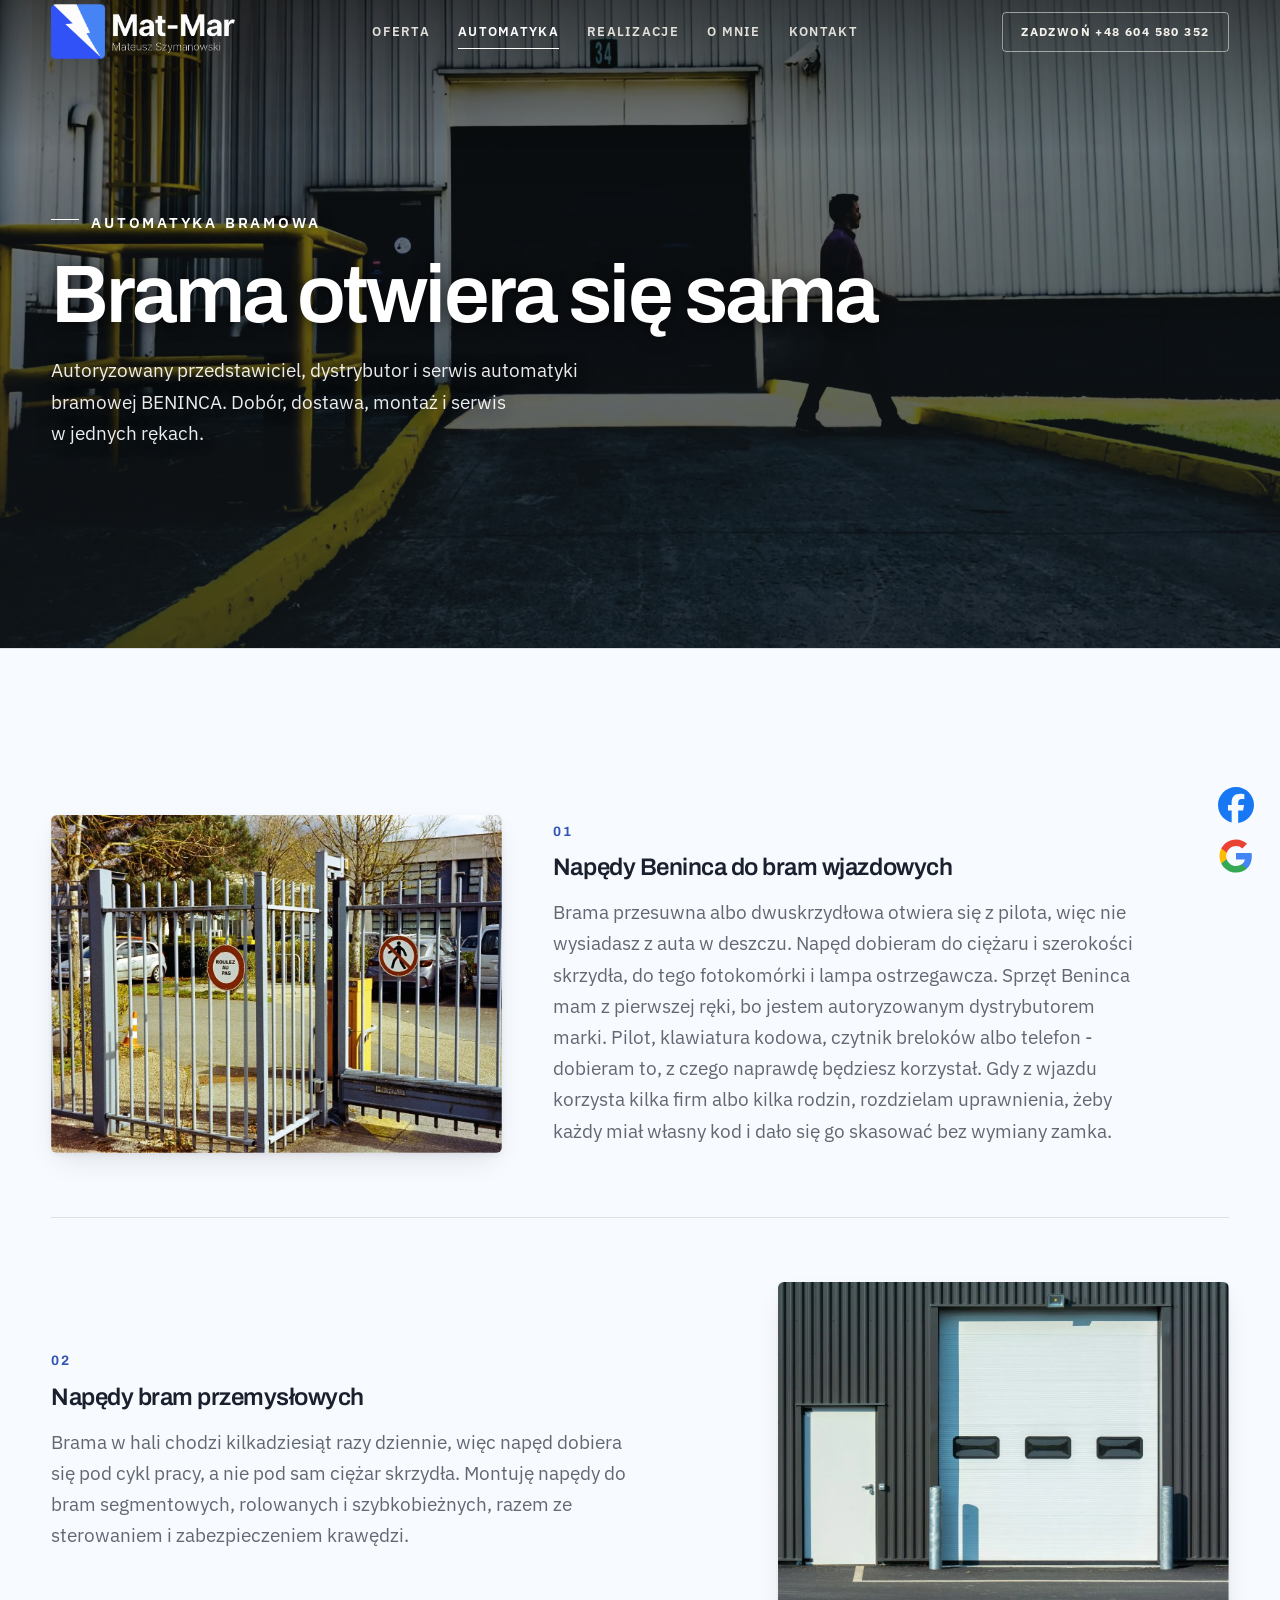
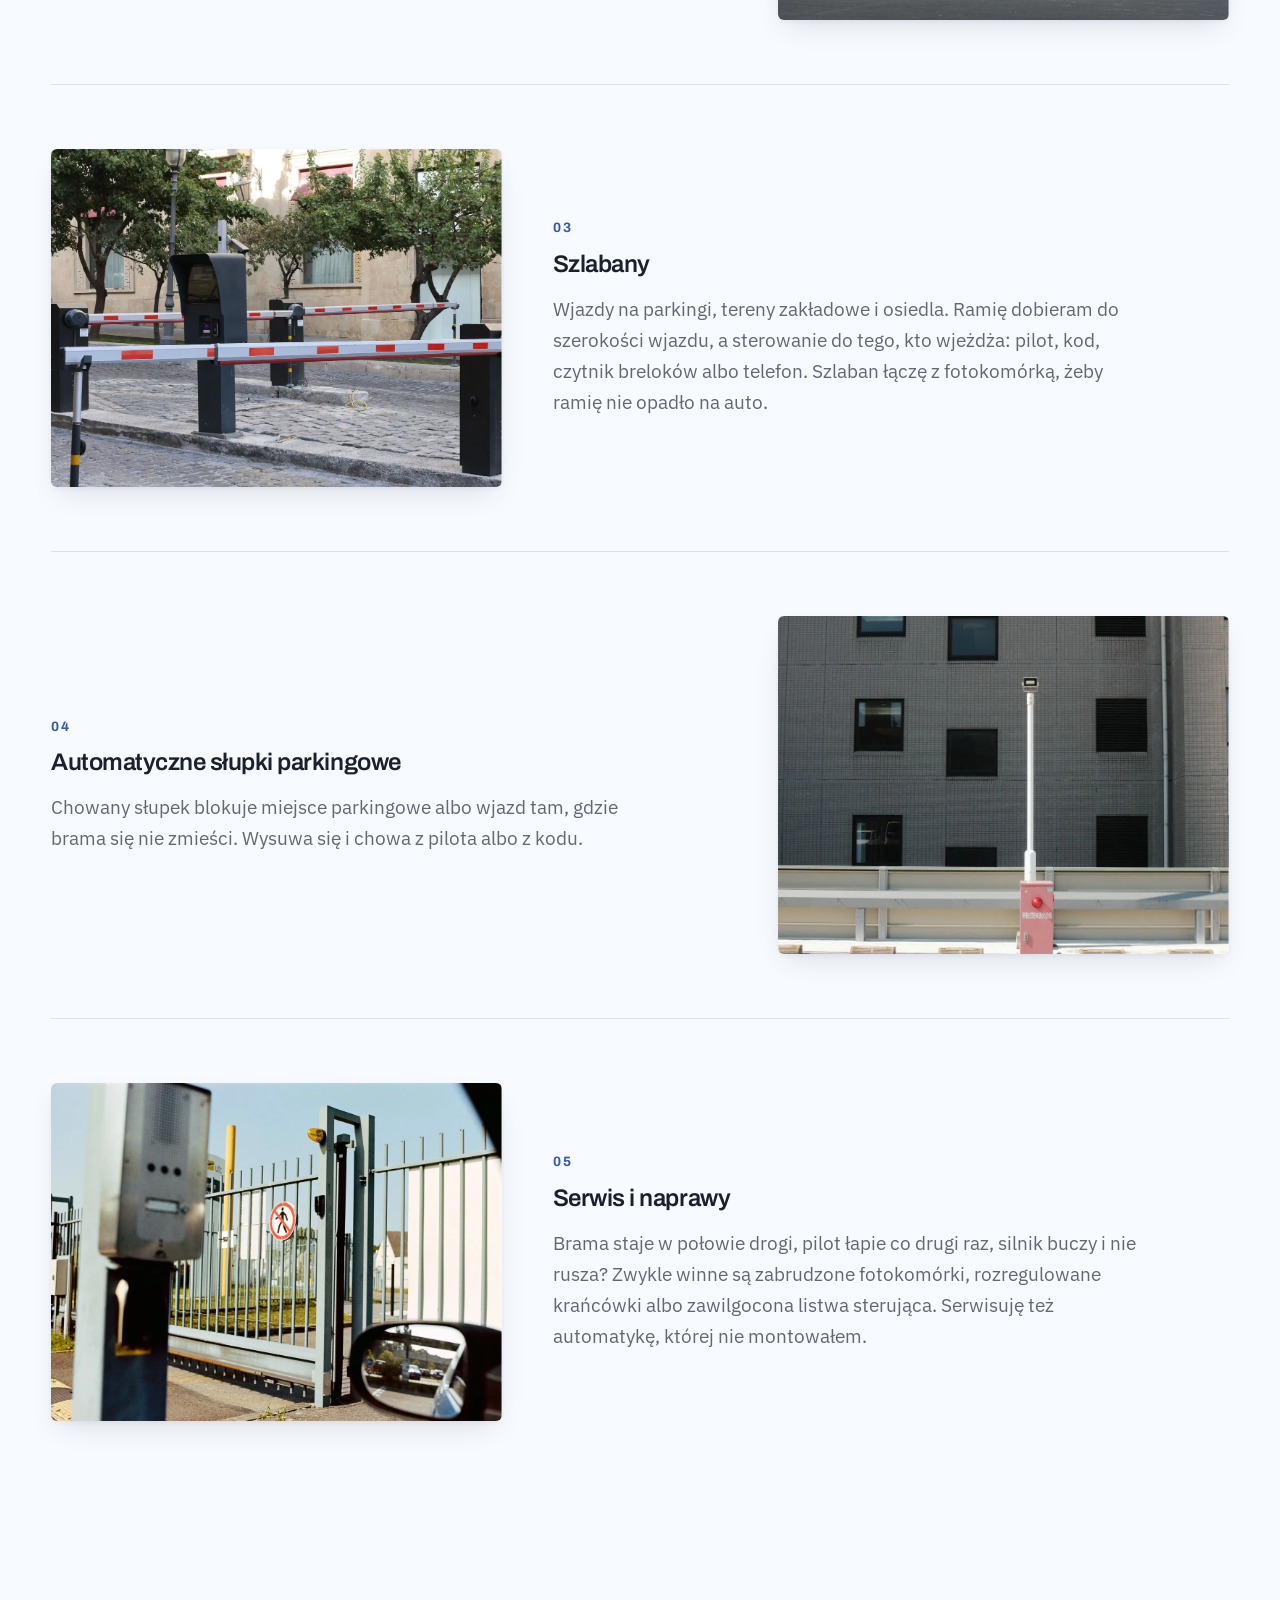
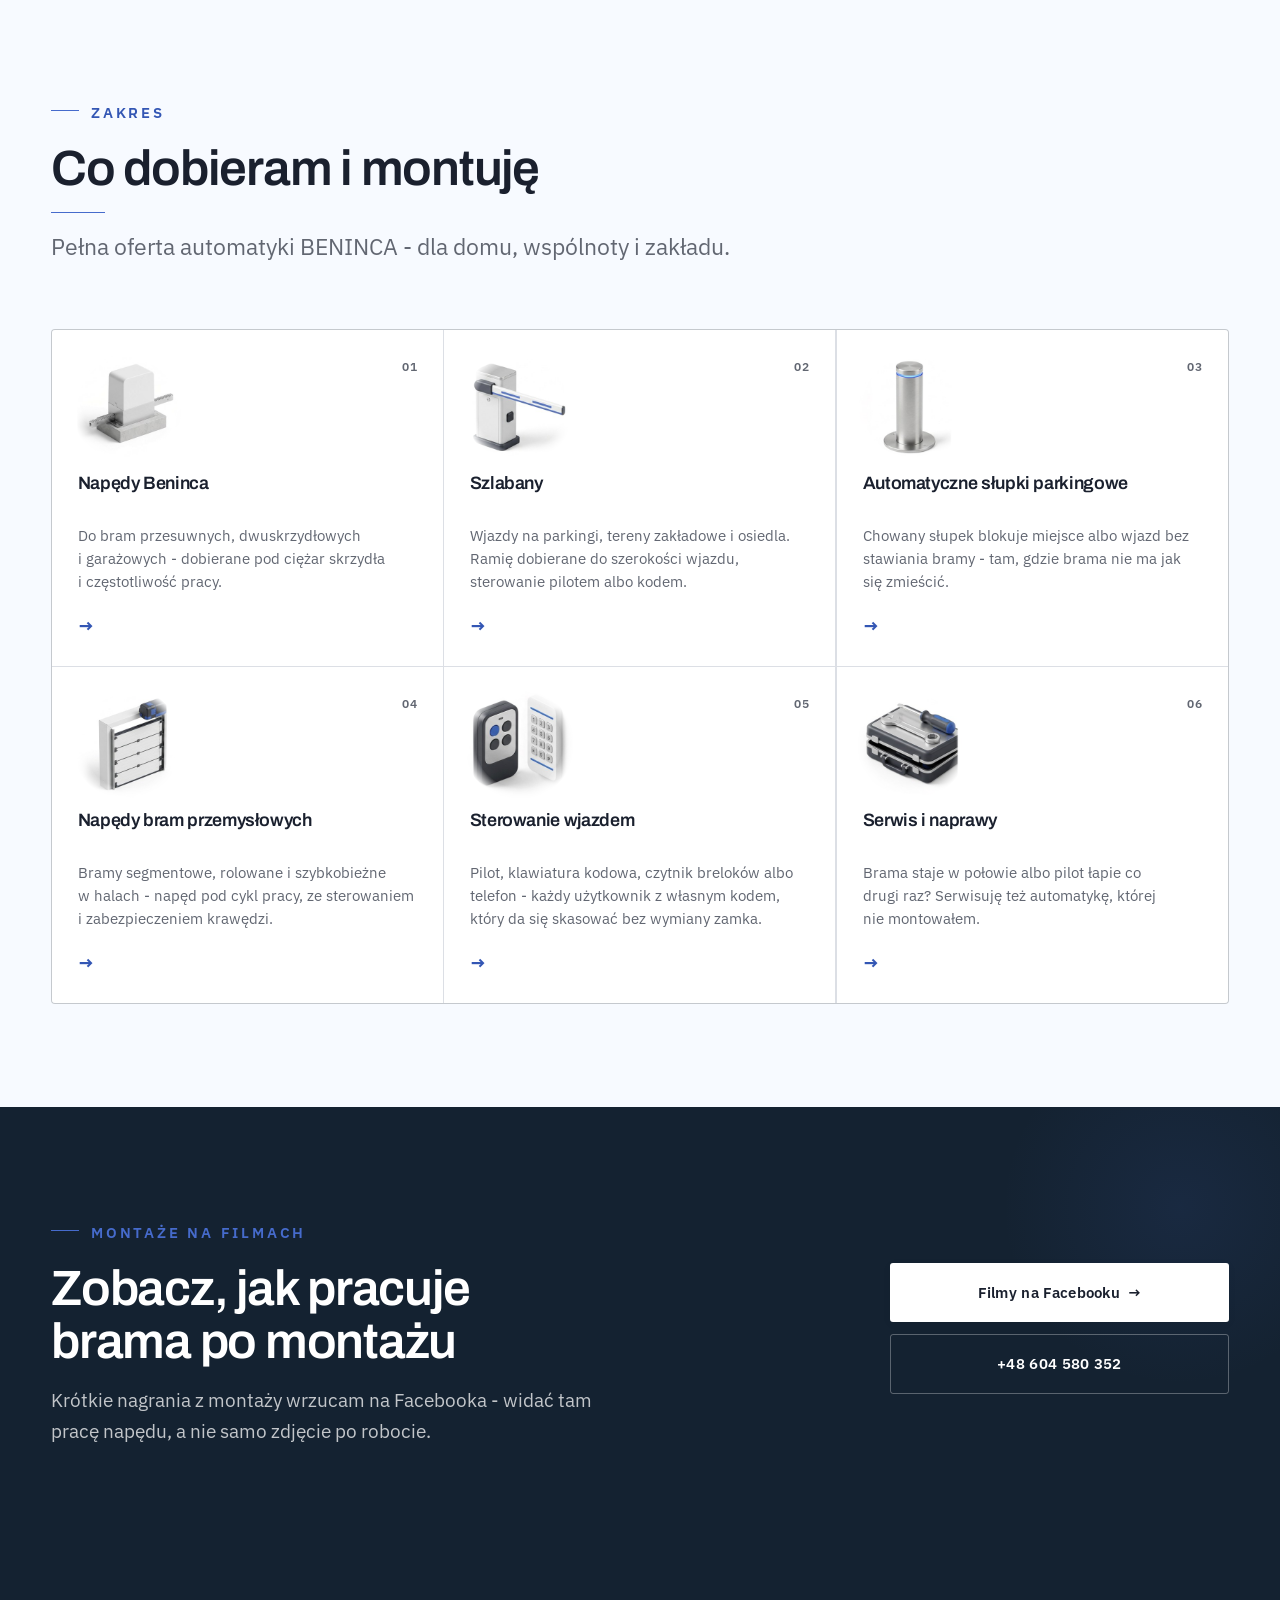
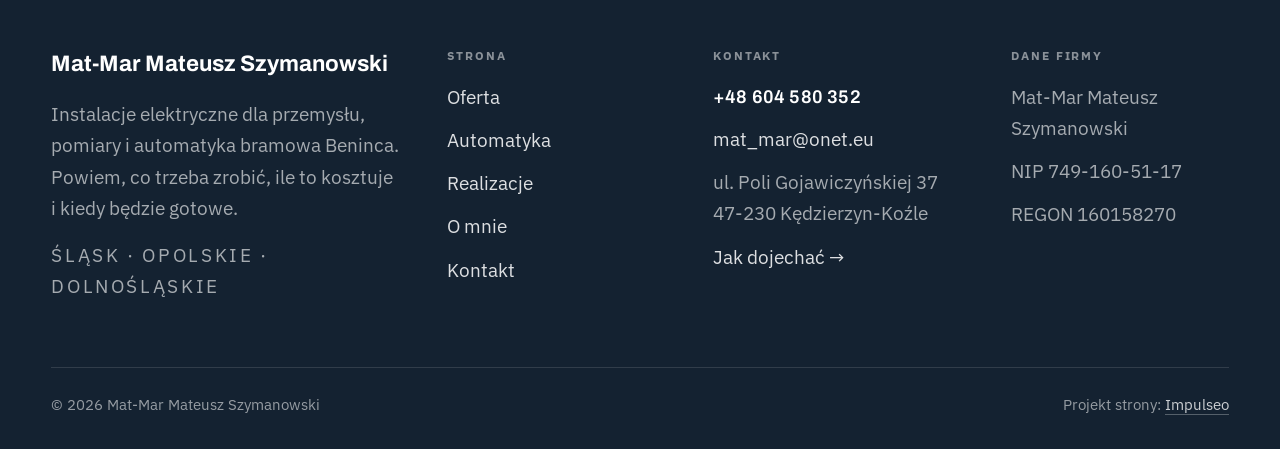
==== commit dfb90608: "Runda 4: loga klientow w kolorze (Air Products wektorowo), pasek pod hero z ikonami, hero na caly ek" ====
--- a/automatyka.html
+++ b/automatyka.html
@@ -20,7 +20,7 @@
 <link rel="preconnect" href="https://fonts.googleapis.com">
 <link rel="preconnect" href="https://fonts.gstatic.com" crossorigin>
 <link href="https://fonts.googleapis.com/css2?family=Archivo:wght@500;600;700;800&family=IBM+Plex+Sans:wght@400;500;600&display=swap" rel="stylesheet">
-<link rel="stylesheet" href="assets/styles.css?v=20260923c">
+<link rel="stylesheet" href="assets/styles.css?v=20260923d">
 </head>
 <body>
 
@@ -41,7 +41,7 @@
 
 <main>
 <section class="pagehead">
-  <img src="img/a-head.jpg" alt="Mat-Mar Mateusz Szymanowski - Automatyka bramowa Beninca" width="1880" height="1255" decoding="async">
+  <img src="img/a-head.webp" srcset="img/a-head-1200.webp 1200w, img/a-head.webp 2400w" sizes="100vw" alt="Mat-Mar Mateusz Szymanowski - Automatyka bramowa Beninca" width="2400" height="1599" decoding="async">
   <div class="wrap">
     <span class="eyebrow">Automatyka bramowa</span>
     <h1>Brama otwiera się sama</h1>
@@ -52,7 +52,7 @@
 <section>
   <div class="wrap">
     <div class="svc-row reveal">
-      <div class="svc-row-art"><img src="img/a4.jpg" alt="Brama wjazdowa z napędem" width="1400" height="933" decoding="async"></div>
+      <div class="svc-row-art"><img src="img/a4.webp" alt="Brama wjazdowa z napędem" width="1400" height="933" decoding="async"></div>
       <div>
         <span class="num">01</span>
         <h3>Napędy Beninca do bram wjazdowych</h3>
@@ -60,7 +60,7 @@
       </div>
     </div>
     <div class="svc-row rev reveal">
-      <div class="svc-row-art"><img src="img/a2.jpg" alt="Brama segmentowa w hali" width="1400" height="933" decoding="async"></div>
+      <div class="svc-row-art"><img src="img/a2.webp" alt="Brama segmentowa w hali" width="1400" height="933" decoding="async"></div>
       <div>
         <span class="num">02</span>
         <h3>Napędy bram przemysłowych</h3>
@@ -68,7 +68,7 @@
       </div>
     </div>
     <div class="svc-row reveal">
-      <div class="svc-row-art"><img src="img/a3.jpg" alt="Szlabany na wjeździe" width="1400" height="933" decoding="async"></div>
+      <div class="svc-row-art"><img src="img/a3.webp" alt="Szlabany na wjeździe" width="1400" height="933" decoding="async"></div>
       <div>
         <span class="num">03</span>
         <h3>Szlabany</h3>
@@ -76,7 +76,7 @@
       </div>
     </div>
     <div class="svc-row rev reveal">
-      <div class="svc-row-art"><img src="img/a5.jpg" alt="Automatyczny słupek parkingowy" loading="lazy" width="1100" height="1650" decoding="async"></div>
+      <div class="svc-row-art"><img src="img/a5.webp" alt="Automatyczny słupek parkingowy" loading="lazy" width="1000" height="1500" decoding="async"></div>
       <div>
         <span class="num">04</span>
         <h3>Automatyczne słupki parkingowe</h3>
@@ -84,7 +84,7 @@
       </div>
     </div>
     <div class="svc-row reveal">
-      <div class="svc-row-art"><img src="img/a1.jpg" alt="Słupek sterujący przy bramie przesuwnej" loading="lazy" width="1400" height="933" decoding="async"></div>
+      <div class="svc-row-art"><img src="img/a1.webp" alt="Słupek sterujący przy bramie przesuwnej" loading="lazy" width="1400" height="933" decoding="async"></div>
       <div>
         <span class="num">05</span>
         <h3>Serwis i naprawy</h3>
--- a/assets/styles.css
+++ b/assets/styles.css
@@ -2183,3 +2183,118 @@
   .ot-pas .op-card:nth-child(n+4){display:none}
   .opinie-tasma .op-card{width:82vw;scroll-snap-align:center}
 }
+
+/* ===== RUNDA 4 (K. 23.09.2026 wieczor) ===== */
+
+/* --- hero na glownej na CALY pierwszy ekran: pasek pod nim nie moze wystawac
+   spod dolnej krawedzi (zgloszenie K. ze zrzutem 1440x~1000). Sufit 900 px zdjety. */
+.hero-fach{min-height:100vh;min-height:100svh}
+@media(max-width:820px){.hero-fach{min-height:100svh}}
+
+/* --- sciana logotypow: od razu w KOLORZE (K.: "ma byc od razu kolorowe") --- */
+.ks-row img,.ks-row li:hover img{filter:none;opacity:1}
+
+/* --- pasek pod hero: cztery konkrety z ikona zamiast trzech hasel wersalikami z kropkami --- */
+.fach-promise .wrap{padding-block:var(--space-6)}
+.fp-row{display:grid;grid-template-columns:repeat(4,minmax(0,1fr));gap:0;align-items:stretch}
+.fp-row li{display:flex;align-items:center;gap:.85rem;padding:.2rem clamp(.9rem,2vw,1.6rem);
+  font-family:inherit;font-weight:400;text-transform:none;letter-spacing:0;font-size:inherit;color:var(--ink)}
+.fp-row li:not(:last-child)::after{display:none}
+.fp-row li+li{border-left:1px solid var(--line)}
+.fp-ico{flex:none;display:grid;place-items:center;width:44px;height:44px;border-radius:12px;
+  background:var(--accent-soft);color:var(--accent)}
+.fp-txt{display:flex;flex-direction:column;gap:.15rem;min-width:0}
+.fp-txt b{font-family:var(--font-display);font-weight:600;font-size:.98rem;line-height:1.25;color:var(--ink)}
+.fp-txt span{font-size:.84rem;line-height:1.35;color:var(--muted)}
+@media (max-width:1000px){
+  .fp-row{grid-template-columns:repeat(2,minmax(0,1fr));row-gap:var(--space-5)}
+  .fp-row li:nth-child(3){border-left:none}
+}
+@media (max-width:560px){
+  .fp-row{grid-template-columns:1fr;row-gap:0;text-align:left}
+  .fp-row li{padding:.8rem 0;align-items:center}
+  .fp-row li+li{border-left:none;border-top:1px solid var(--line)}
+  .fp-row li:not(:last-child)::after,.fp-row li::before{display:none}
+}
+
+/* --- dymki social: SAME ZNAKI, bez kola - ani bialego, ani szklanego (K. 23.09) --- */
+.social-dymki a,.social-dymki a:hover,.social-dymki a:focus-visible{background:none;border:none;
+  -webkit-backdrop-filter:none;backdrop-filter:none;box-shadow:none;overflow:visible}
+.social-dymki a::before{display:none}
+.social-dymki a{width:40px;height:40px;border-radius:0}
+.social-dymki svg{width:36px;height:36px}
+.social-dymki a:focus-visible{outline:2px solid var(--accent);outline-offset:4px;border-radius:50%}
+
+/* --- "Zadzwon" w hero: na najechaniu niebieski napis na ciemnym zdjeciu byl nieczytelny
+   (ogolny .btn-ghost:hover z akcentem). Na zdjeciu przycisk wypelnia sie biela. --- */
+.hero-fach .hf-ghost:hover,.hero-fach .hf-ghost:focus-visible{background:#fff;color:var(--ink);border-color:#fff}
+
+/* --- stopklatka: MOCNIEJSZA paralaksa (K. "zwieksz efekt paralaxy") ---
+   Zdjecie 160% wysokosci sekcji i ruch +-18% jego wysokosci (bylo 128% i +-10%).
+   Rachunek pokrycia: gora od -58,8% do -1,2%, dol od 101,2% do 158,8% - krawedzi nie widac. */
+.stopklatka .stk-bg{top:-30%;height:160%}
+@supports (animation-timeline: view()){
+  @media (prefers-reduced-motion:no-preference){
+    .stopklatka .stk-bg{animation-name:stkPara2}
+    @keyframes stkPara2{from{translate:0 -18%}to{translate:0 18%}}
+  }
+}
+
+/* --- karty uslug "mniej jak AI" (K. 23.09): zamiast osobnych zaokraglonych bablow z cieniem
+   i podskokiem - jedna TABLICA jak karta katalogowa: wspolne cienkie linie miedzy polami,
+   numer pozycji, strzalka w rogu zamiast powtarzanego "Zobacz", zero cieni i zaokraglen.
+   Ikony: miekki cien na dole obrazka byl ucinany krawedzia kwadratu (widac bylo szary prostokat)
+   -> brzegi obrazka wygaszone maska. */
+.usl-karty{gap:1px;background:var(--line);border:1px solid var(--line);border-radius:4px;overflow:hidden;
+  counter-reset:uk}
+.uk{counter-increment:uk}
+.uk>a,.uk--duza>a{position:relative;border:none;border-radius:0;box-shadow:none;background:#fff;
+  padding:clamp(1.2rem,2vw,1.8rem);transition:background-color .25s ease}
+.uk>a:hover{transform:none;box-shadow:inset 0 3px 0 var(--accent);background:color-mix(in srgb,var(--accent) 4%,#fff)}
+.uk>a:focus-visible{outline-offset:-4px}
+.uk>a::before{content:counter(uk,decimal-leading-zero);position:absolute;top:clamp(1.2rem,2vw,1.8rem);
+  right:clamp(1.2rem,2vw,1.8rem);font-size:.78rem;font-weight:600;letter-spacing:.08em;
+  font-variant-numeric:tabular-nums;color:var(--muted)}
+.uk-ic{-webkit-mask-image:radial-gradient(closest-side,#000 78%,transparent 100%);
+  mask-image:radial-gradient(closest-side,#000 78%,transparent 100%)}
+.uk>a:hover .uk-ic{transform:scale(1.04)}
+.uk-cta{font-size:0;padding-top:.6rem}
+.uk-cta .arr{font-size:1.15rem;color:var(--accent-text)}
+@media (max-width:640px){
+  .usl-karty,.usl-karty--3{gap:1px}
+  .uk>a,.uk--duza>a{border-radius:0;padding:1rem 2.6rem 1rem .75rem}
+  .uk>a::before{top:1rem;right:.9rem}
+}
+
+/* --- opinie: zamiast szarej linijki "Ocena 4,9" + zwyklego przycisku - JEDNA pigulka
+   z jasnego szkla (liquid glass), z ta sama trescia co plakietka w hero (K. 23.09).
+   Tlo sekcji jest jasne, wiec szklo jasne i ciemny tekst (w hero i na mapie - ciemne). */
+.op-plakietka-wrap{margin:var(--space-5) 0 0;text-align:center}
+.op-plakietka{position:relative;isolation:isolate;overflow:hidden;
+  display:inline-flex;align-items:center;gap:.5em;white-space:nowrap;
+  padding:.8em 1.5em;border-radius:999px;color:var(--ink);text-decoration:none;
+  font-size:1rem;font-weight:500;line-height:1.3;
+  background:rgba(255,255,255,.5);
+  -webkit-backdrop-filter:blur(16px) saturate(170%);backdrop-filter:blur(16px) saturate(170%);
+  border:1px solid rgba(255,255,255,.9);
+  box-shadow:inset 0 1px 0 #fff,inset 0 -1px 0 rgba(26,32,46,.06),0 1px 2px rgba(26,32,46,.06),0 18px 40px -22px rgba(40,58,120,.45);
+  transition:transform .25s var(--ease),box-shadow .25s ease}
+.op-plakietka::before{content:"";position:absolute;inset:0;border-radius:inherit;pointer-events:none;z-index:-1;
+  background:linear-gradient(132deg,rgba(255,255,255,.85) 0%,rgba(255,255,255,.2) 42%,rgba(255,255,255,0) 60%,color-mix(in srgb,var(--accent) 10%,transparent) 100%)}
+.op-plakietka:hover{transform:translateY(-2px);
+  box-shadow:inset 0 1px 0 #fff,inset 0 -1px 0 rgba(26,32,46,.06),0 2px 4px rgba(26,32,46,.06),0 24px 46px -22px rgba(40,58,120,.55)}
+.op-plakietka:focus-visible{outline:2px solid var(--accent);outline-offset:4px}
+.op-plakietka .tg-sep{background:var(--line)}
+.op-plakietka .tg-ile{color:var(--ink-soft)}
+.opp-cta{font-weight:600;color:var(--accent-text)}
+.opp-cta .arr{display:inline-block;transition:transform .2s ease}
+.op-plakietka:hover .opp-cta .arr{transform:translateX(3px)}
+@supports not ((backdrop-filter:blur(2px)) or (-webkit-backdrop-filter:blur(2px))){
+  .op-plakietka{background:rgba(255,255,255,.92)}
+}
+@media (max-width:560px){
+  .op-plakietka{flex-wrap:wrap;justify-content:center;white-space:normal;row-gap:.35em;font-size:.92rem;padding:.8em 1.2em;border-radius:22px}
+  .op-plakietka .tg-ile{display:inline}
+  .op-plakietka .tg-sep{display:none}
+  .opp-cta{flex-basis:100%;text-align:center}
+}
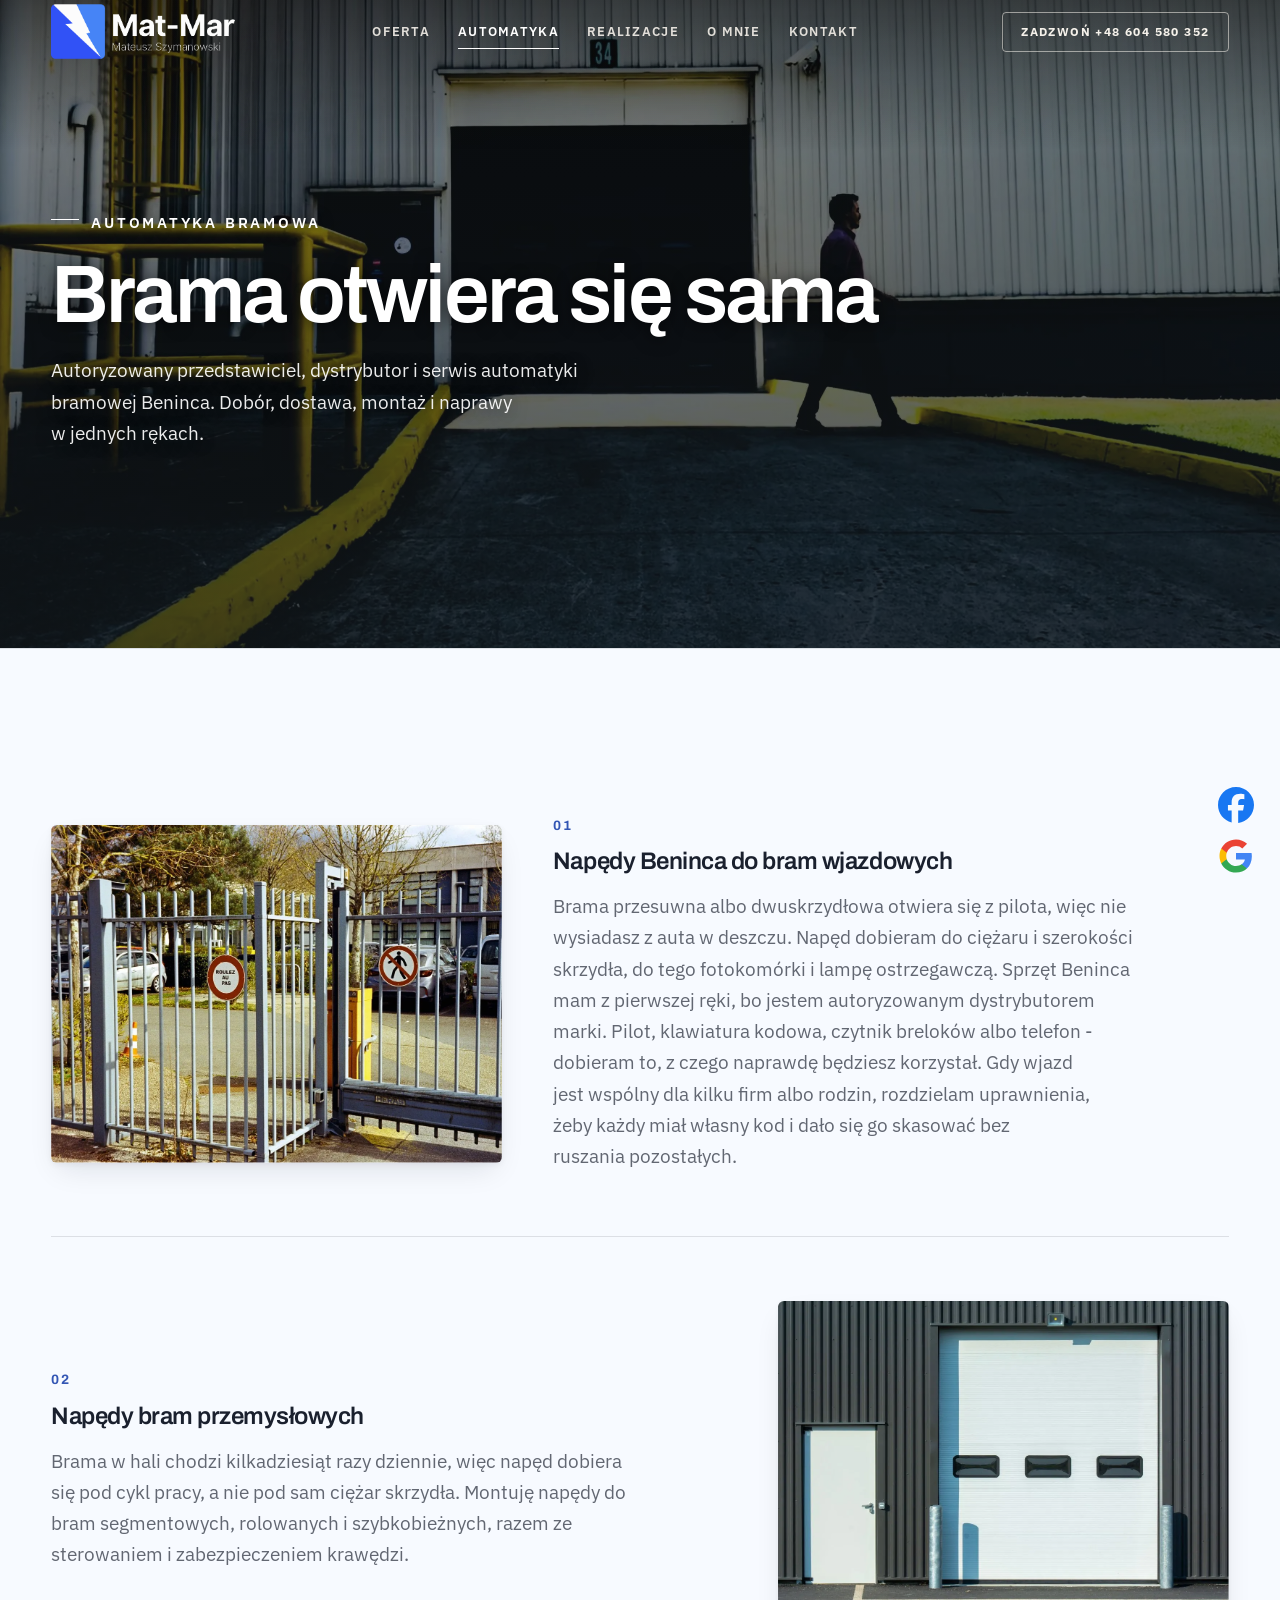
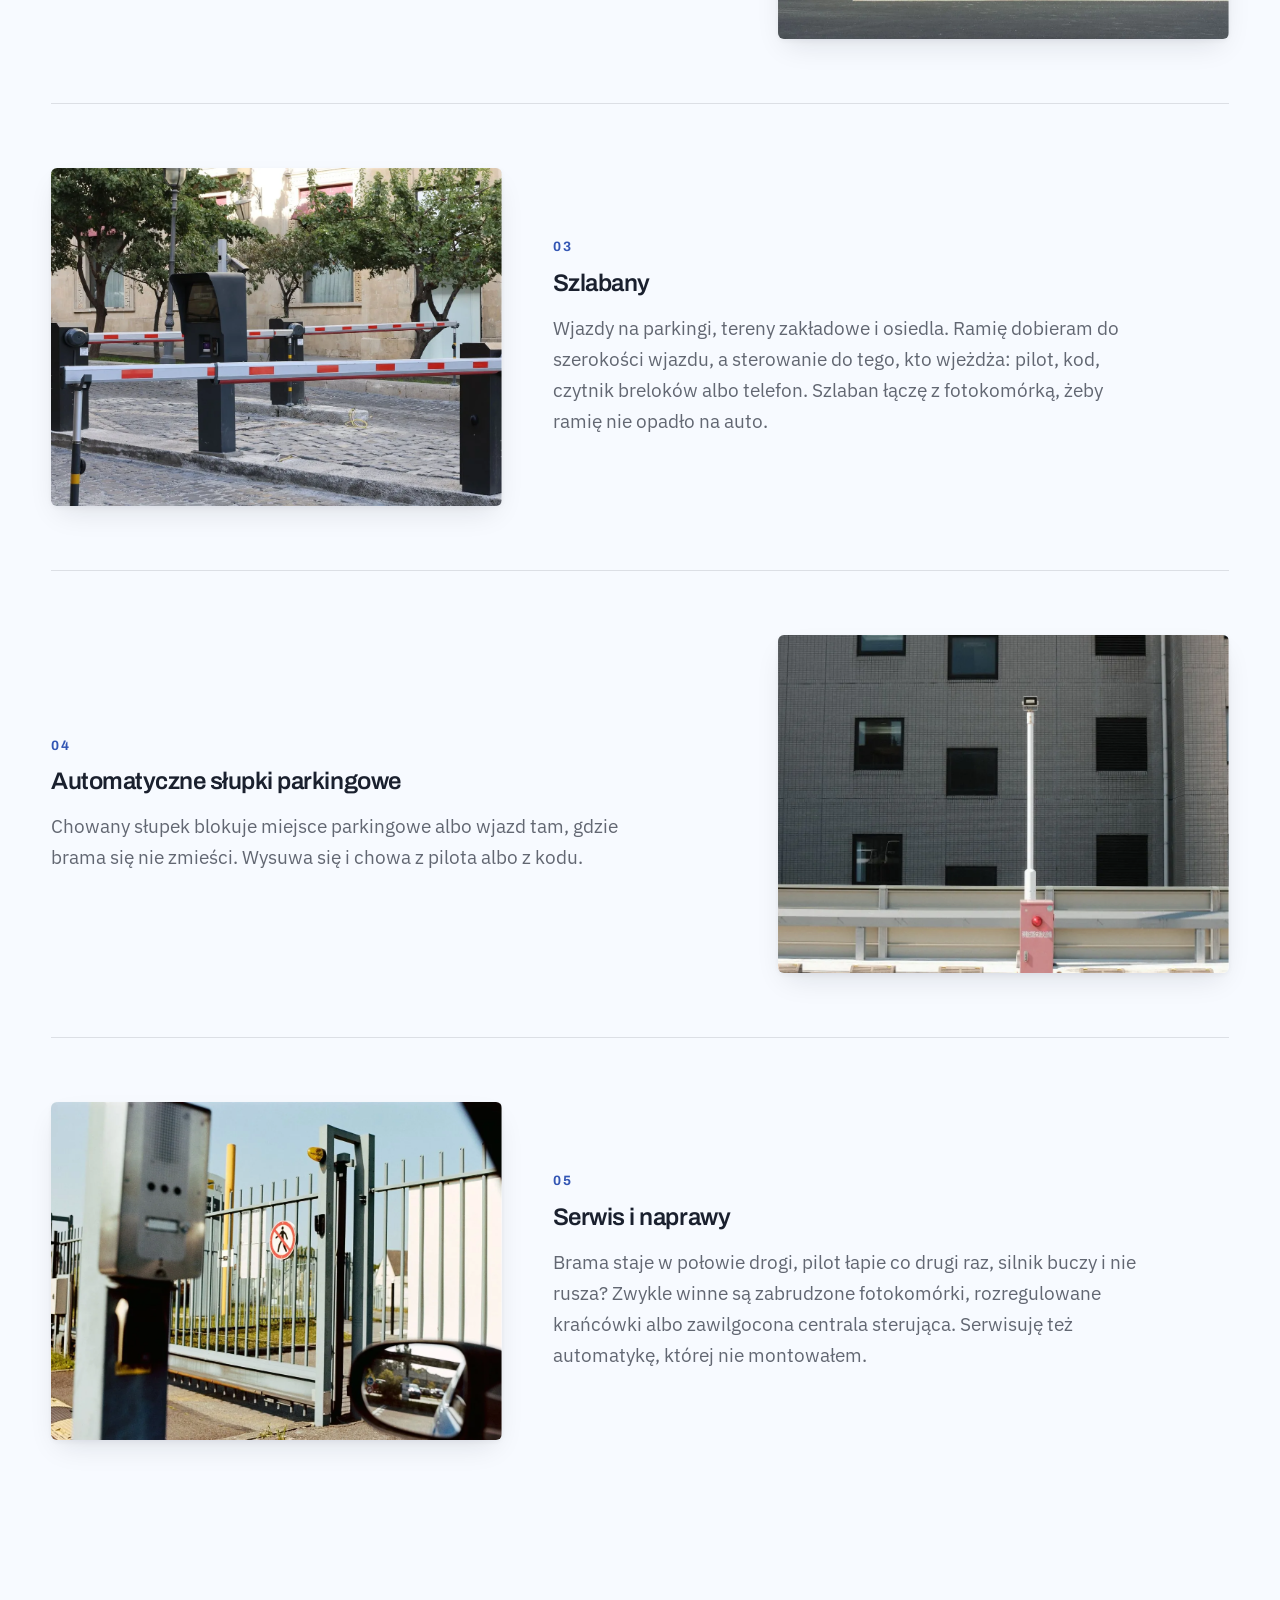
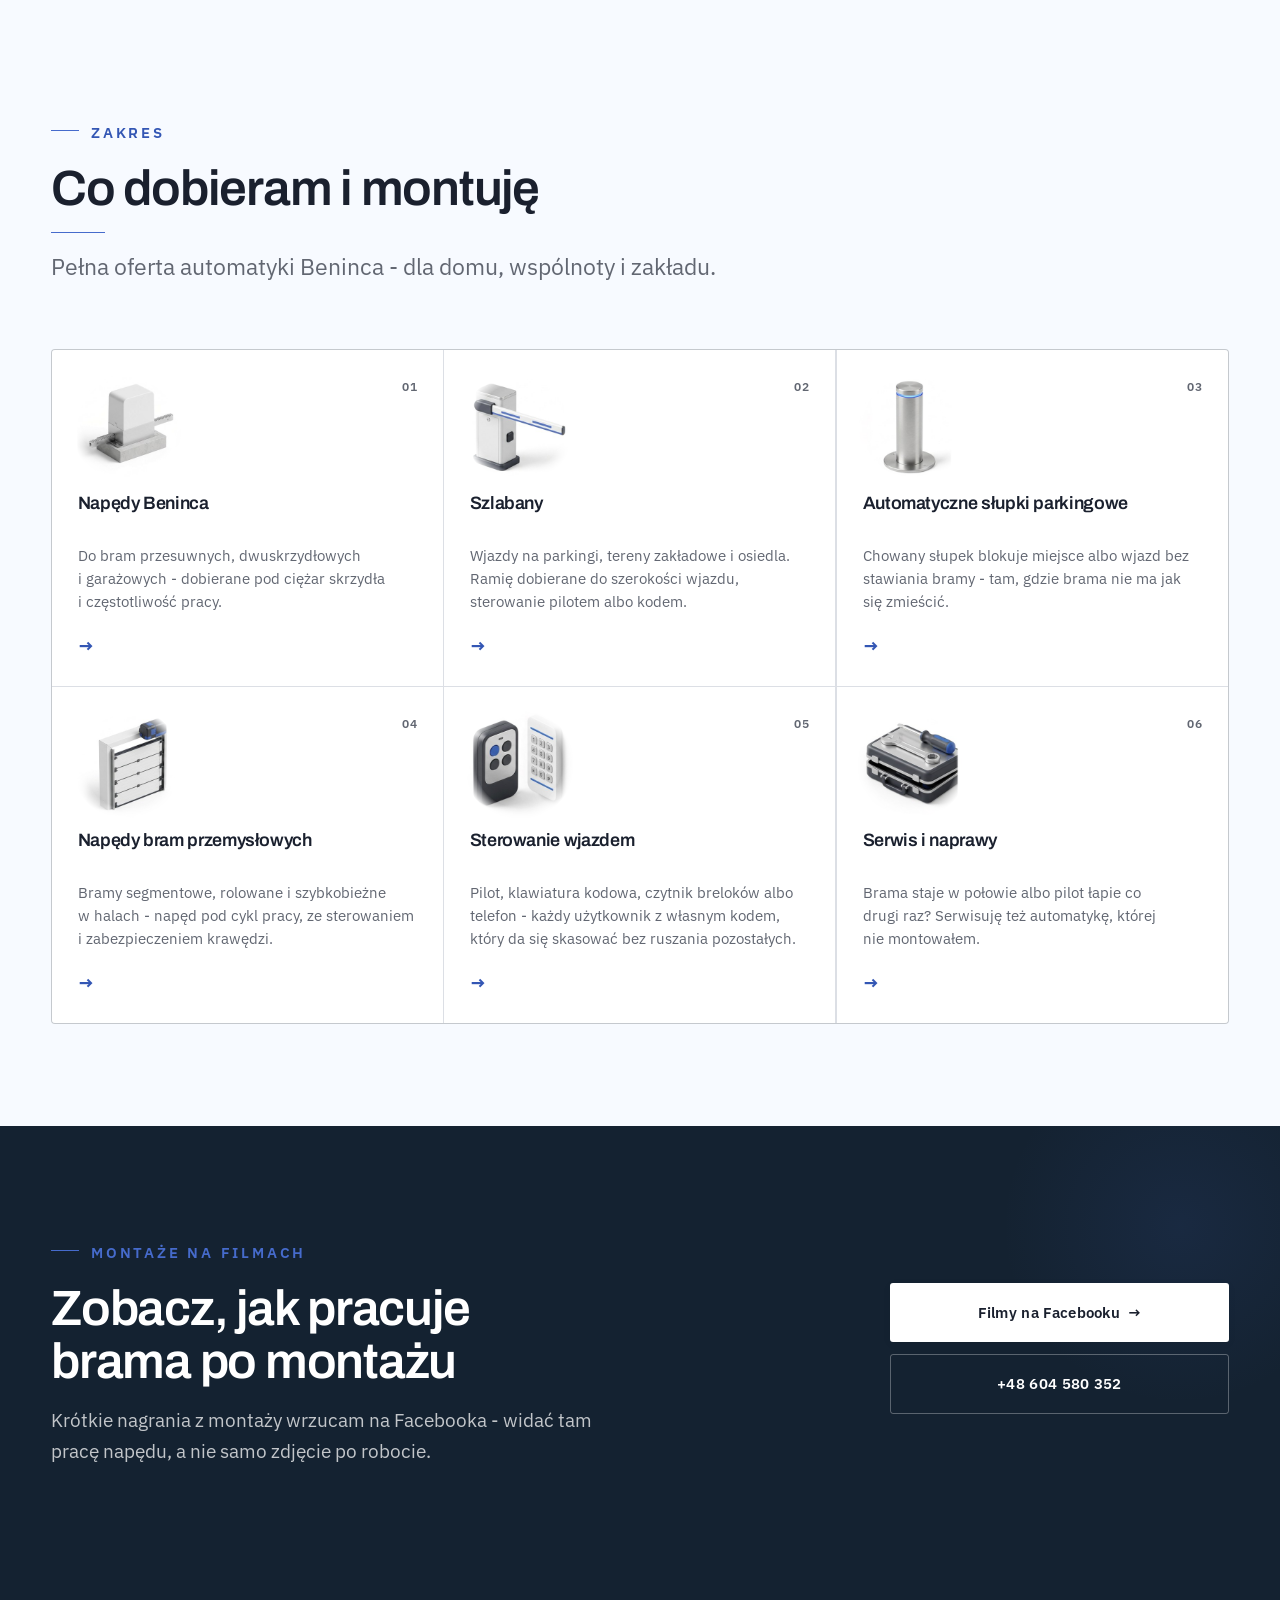
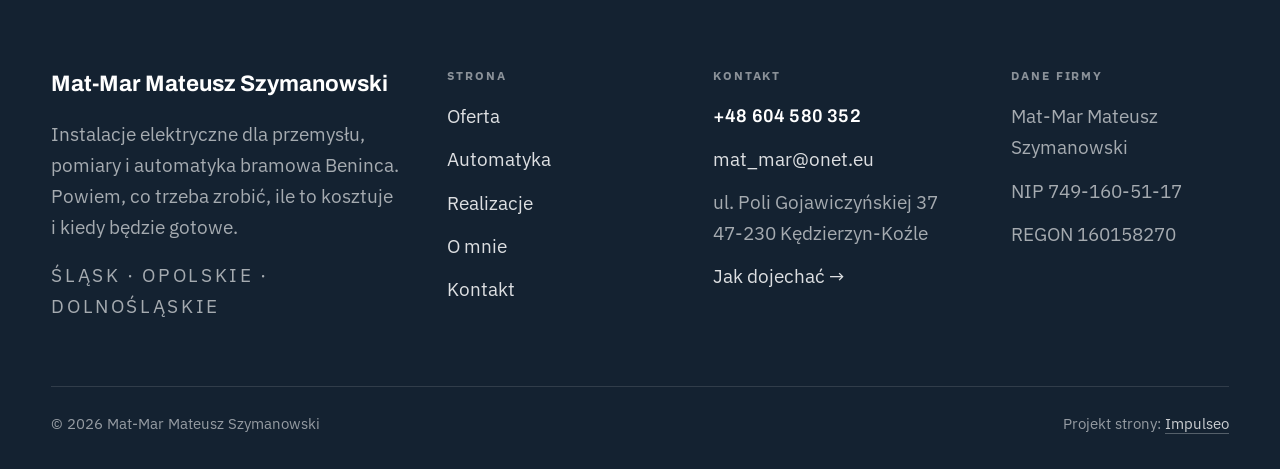
==== commit 8a065c35: "Runda 5d: korekta jezykowa i fachowa po niezaleznym audycie (7 bledow + wpadki fachowe), menu O mnie" ====
--- a/automatyka.html
+++ b/automatyka.html
@@ -4,14 +4,14 @@
 <meta charset="UTF-8">
 <meta name="viewport" content="width=device-width, initial-scale=1.0">
 <title>Automatyka bramowa Beninca - Mat-Mar Mateusz Szymanowski</title>
-<meta name="description" content="Przemysłowe instalacje elektryczne, pomiary okresowe i linii technologicznych, kompensacja mocy biernej oraz automatyka bramowa Beninca. Kędzierzyn-Koźle, Śląsk, opolskie, dolnośląskie. Tel. 604 580 352.">
+<meta name="description" content="Autoryzowany dystrybutor i serwis automatyki bramowej Beninca: napędy bram, szlabany, słupki parkingowe. Dobór, montaż i naprawy. Kędzierzyn-Koźle.">
 <link rel="canonical" href="https://mat-mar.com.pl/automatyka.html">
 <meta name="robots" content="noindex, nofollow">
 <meta property="og:type" content="website">
 <meta property="og:locale" content="pl_PL">
 <meta property="og:site_name" content="Mat-Mar Mateusz Szymanowski">
 <meta property="og:title" content="Automatyka bramowa Beninca - Mat-Mar Mateusz Szymanowski">
-<meta property="og:description" content="Przemysłowe instalacje elektryczne, pomiary okresowe i linii technologicznych, kompensacja mocy biernej oraz automatyka bramowa Beninca. Kędzierzyn-Koźle, Śląsk, opolskie, dolnośląskie. Tel. 604 580 352.">
+<meta property="og:description" content="Autoryzowany dystrybutor i serwis automatyki bramowej Beninca: napędy bram, szlabany, słupki parkingowe. Dobór, montaż i naprawy. Kędzierzyn-Koźle.">
 <meta property="og:url" content="https://mat-mar.com.pl/automatyka.html">
 <meta property="og:image" content="https://mat-mar.com.pl/img/og.jpg">
 <meta property="og:image:width" content="1200">
@@ -20,7 +20,7 @@
 <link rel="preconnect" href="https://fonts.googleapis.com">
 <link rel="preconnect" href="https://fonts.gstatic.com" crossorigin>
 <link href="https://fonts.googleapis.com/css2?family=Archivo:wght@500;600;700;800&family=IBM+Plex+Sans:wght@400;500;600&display=swap" rel="stylesheet">
-<link rel="stylesheet" href="assets/styles.css?v=20260923d">
+<link rel="stylesheet" href="assets/styles.css?v=20260924d">
 </head>
 <body>
 
@@ -45,7 +45,7 @@
   <div class="wrap">
     <span class="eyebrow">Automatyka bramowa</span>
     <h1>Brama otwiera się sama</h1>
-    <p>Autoryzowany przedstawiciel, dystrybutor i serwis automatyki bramowej BENINCA. Dobór, dostawa, montaż i serwis w jednych rękach.</p>
+    <p>Autoryzowany przedstawiciel, dystrybutor i serwis automatyki bramowej Beninca. Dobór, dostawa, montaż i naprawy w jednych rękach.</p>
   </div>
 </section>
 
@@ -56,7 +56,7 @@
       <div>
         <span class="num">01</span>
         <h3>Napędy Beninca do bram wjazdowych</h3>
-        <p class="muted">Brama przesuwna albo dwuskrzydłowa otwiera się z pilota, więc nie wysiadasz z auta w deszczu. Napęd dobieram do ciężaru i szerokości skrzydła, do tego fotokomórki i lampa ostrzegawcza. Sprzęt Beninca mam z pierwszej ręki, bo jestem autoryzowanym dystrybutorem marki. Pilot, klawiatura kodowa, czytnik breloków albo telefon - dobieram to, z czego naprawdę będziesz korzystał. Gdy z wjazdu korzysta kilka firm albo kilka rodzin, rozdzielam uprawnienia, żeby każdy miał własny kod i dało się go skasować bez wymiany zamka.</p>
+        <p class="muted">Brama przesuwna albo dwuskrzydłowa otwiera się z pilota, więc nie wysiadasz z auta w deszczu. Napęd dobieram do ciężaru i szerokości skrzydła, do tego fotokomórki i lampę ostrzegawczą. Sprzęt Beninca mam z pierwszej ręki, bo jestem autoryzowanym dystrybutorem marki. Pilot, klawiatura kodowa, czytnik breloków albo telefon - dobieram to, z czego naprawdę będziesz korzystał. Gdy wjazd jest wspólny dla kilku firm albo rodzin, rozdzielam uprawnienia, żeby każdy miał własny kod i dało się go skasować bez ruszania pozostałych.</p>
       </div>
     </div>
     <div class="svc-row rev reveal">
@@ -88,7 +88,7 @@
       <div>
         <span class="num">05</span>
         <h3>Serwis i naprawy</h3>
-        <p class="muted">Brama staje w połowie drogi, pilot łapie co drugi raz, silnik buczy i nie rusza? Zwykle winne są zabrudzone fotokomórki, rozregulowane krańcówki albo zawilgocona listwa sterująca. Serwisuję też automatykę, której nie montowałem.</p>
+        <p class="muted">Brama staje w połowie drogi, pilot łapie co drugi raz, silnik buczy i nie rusza? Zwykle winne są zabrudzone fotokomórki, rozregulowane krańcówki albo zawilgocona centrala sterująca. Serwisuję też automatykę, której nie montowałem.</p>
       </div>
     </div>
   </div>
@@ -99,14 +99,14 @@
     <div class="head reveal">
       <span class="eyebrow">Zakres</span>
       <h2>Co dobieram i montuję</h2>
-      <p>Pełna oferta automatyki BENINCA - dla domu, wspólnoty i zakładu.</p>
+      <p>Pełna oferta automatyki Beninca - dla domu, wspólnoty i zakładu.</p>
     </div>
     <ul class="usl-karty usl-karty--3">
       <li class="uk reveal"><a href="kontakt.html"><img class="uk-ic" src="img/ikony/napedy-bram.jpg" alt="" width="320" height="320" loading="lazy" decoding="async"><div class="uk-tresc"><h3>Napędy Beninca</h3><span class="uk-opis">Do bram przesuwnych, dwuskrzydłowych i garażowych - dobierane pod ciężar skrzydła i częstotliwość pracy.</span><span class="uk-cta">Zapytaj <span class="arr">→</span></span></div></a></li>
       <li class="uk reveal"><a href="kontakt.html"><img class="uk-ic" src="img/ikony/szlabany.jpg" alt="" width="320" height="320" loading="lazy" decoding="async"><div class="uk-tresc"><h3>Szlabany</h3><span class="uk-opis">Wjazdy na parkingi, tereny zakładowe i osiedla. Ramię dobierane do szerokości wjazdu, sterowanie pilotem albo kodem.</span><span class="uk-cta">Zapytaj <span class="arr">→</span></span></div></a></li>
       <li class="uk reveal"><a href="kontakt.html"><img class="uk-ic" src="img/ikony/slupki.jpg" alt="" width="320" height="320" loading="lazy" decoding="async"><div class="uk-tresc"><h3>Automatyczne słupki parkingowe</h3><span class="uk-opis">Chowany słupek blokuje miejsce albo wjazd bez stawiania bramy - tam, gdzie brama nie ma jak się zmieścić.</span><span class="uk-cta">Zapytaj <span class="arr">→</span></span></div></a></li>
       <li class="uk reveal"><a href="kontakt.html"><img class="uk-ic" src="img/ikony/bramy-przemyslowe.jpg" alt="" width="320" height="320" loading="lazy" decoding="async"><div class="uk-tresc"><h3>Napędy bram przemysłowych</h3><span class="uk-opis">Bramy segmentowe, rolowane i szybkobieżne w halach - napęd pod cykl pracy, ze sterowaniem i zabezpieczeniem krawędzi.</span><span class="uk-cta">Zapytaj <span class="arr">→</span></span></div></a></li>
-      <li class="uk reveal"><a href="kontakt.html"><img class="uk-ic" src="img/ikony/sterowanie.jpg" alt="" width="320" height="320" loading="lazy" decoding="async"><div class="uk-tresc"><h3>Sterowanie wjazdem</h3><span class="uk-opis">Pilot, klawiatura kodowa, czytnik breloków albo telefon - każdy użytkownik z własnym kodem, który da się skasować bez wymiany zamka.</span><span class="uk-cta">Zapytaj <span class="arr">→</span></span></div></a></li>
+      <li class="uk reveal"><a href="kontakt.html"><img class="uk-ic" src="img/ikony/sterowanie.jpg" alt="" width="320" height="320" loading="lazy" decoding="async"><div class="uk-tresc"><h3>Sterowanie wjazdem</h3><span class="uk-opis">Pilot, klawiatura kodowa, czytnik breloków albo telefon - każdy użytkownik z własnym kodem, który da się skasować bez ruszania pozostałych.</span><span class="uk-cta">Zapytaj <span class="arr">→</span></span></div></a></li>
       <li class="uk reveal"><a href="kontakt.html"><img class="uk-ic" src="img/ikony/serwis.jpg" alt="" width="320" height="320" loading="lazy" decoding="async"><div class="uk-tresc"><h3>Serwis i naprawy</h3><span class="uk-opis">Brama staje w połowie albo pilot łapie co drugi raz? Serwisuję też automatykę, której nie montowałem.</span><span class="uk-cta">Zapytaj <span class="arr">→</span></span></div></a></li>
     </ul>
   </div>
--- a/assets/styles.css
+++ b/assets/styles.css
@@ -1930,29 +1930,32 @@
   -webkit-mask-image:linear-gradient(180deg,transparent 0,#000 18%,#000 70%,transparent 100%);
   mask-image:linear-gradient(180deg,transparent 0,#000 18%,#000 70%,transparent 100%)}
 
-/* --- plakietka Google na mapie (K. 23.09 "tu dodaj to") - ciemne szklo, bo mapa jest jasna --- */
-.obszar-mapa{position:relative}
-.mapa-plakietka{
-  position:absolute;left:50%;bottom:48px;translate:-50% 0;z-index:2;
+/* --- plakietka Google w sekcji "Obszar dzialania" (K. 24.09: z mapy w wolne miejsce pod naglowkiem) ---
+   Tlo sekcji jest jasne, wiec jasne szklo i ciemny tekst - jak pigulka przy opiniach
+   (na zdjeciu w hero zostaje ciemna). Mapa jest teraz czysta. */
+.obszar .head{margin-bottom:var(--space-6)}
+.obszar-plakietka-wrap{text-align:center;margin:0 0 var(--space-6)}
+.obszar-plakietka{position:relative;isolation:isolate;overflow:hidden;
   display:inline-flex;align-items:center;gap:.5em;white-space:nowrap;
-  padding:.72em 1.35em;border-radius:999px;overflow:hidden;isolation:isolate;
-  color:#fff;font-size:.95rem;font-weight:500;line-height:1.3;
-  text-shadow:0 1px 2px rgba(0,0,0,.35);
-  background:rgba(20,24,32,.52);
-  -webkit-backdrop-filter:blur(14px) saturate(160%);backdrop-filter:blur(14px) saturate(160%);
-  border:1px solid rgba(255,255,255,.38);
-  box-shadow:inset 0 1px 0 rgba(255,255,255,.35),0 16px 36px -18px rgba(0,0,0,.6)}
-.mapa-plakietka::before{content:"";position:absolute;inset:0;border-radius:inherit;pointer-events:none;z-index:-1;
-  background:linear-gradient(132deg,rgba(255,255,255,.26) 0%,rgba(255,255,255,.04) 40%,rgba(255,255,255,0) 60%,rgba(255,255,255,.12) 100%)}
+  padding:.8em 1.5em;border-radius:999px;color:var(--ink);
+  font-size:1rem;font-weight:500;line-height:1.3;
+  background:rgba(255,255,255,.5);
+  -webkit-backdrop-filter:blur(16px) saturate(170%);backdrop-filter:blur(16px) saturate(170%);
+  border:1px solid rgba(255,255,255,.9);
+  box-shadow:inset 0 1px 0 #fff,inset 0 -1px 0 rgba(26,32,46,.06),0 1px 2px rgba(26,32,46,.06),0 18px 40px -22px rgba(40,58,120,.45)}
+.obszar-plakietka::before{content:"";position:absolute;inset:0;border-radius:inherit;pointer-events:none;z-index:-1;
+  background:linear-gradient(132deg,rgba(255,255,255,.85) 0%,rgba(255,255,255,.2) 42%,rgba(255,255,255,0) 60%,color-mix(in srgb,var(--accent) 10%,transparent) 100%)}
+.obszar-plakietka .tg-sep{background:var(--line)}
+.obszar-plakietka .tg-ile{color:var(--ink-soft)}
+.obszar-plakietka .tg-link:focus-visible{outline-color:var(--accent)}
 @supports not ((backdrop-filter:blur(2px)) or (-webkit-backdrop-filter:blur(2px))){
-  .mapa-plakietka{background:rgba(20,24,32,.82)}
-}
-/* telefon: mapa waska - plakietka schodzi pod mape, zeby niczego nie zaslaniac */
-@media (max-width:820px){
-  .mapa-plakietka{position:static;translate:none;display:flex;flex-wrap:wrap;justify-content:center;
-    white-space:normal;width:fit-content;max-width:100%;margin:var(--space-4) auto 0;font-size:.9rem;
-    background:rgba(20,24,32,.9)}
-  .obszar-mapa{display:flex;flex-direction:column-reverse}
+  .obszar-plakietka{background:rgba(255,255,255,.92)}
+}
+@media (max-width:820px){.obszar-plakietka .tg-ile{display:inline}}
+@media (max-width:560px){
+  .obszar-plakietka{flex-wrap:wrap;justify-content:center;white-space:normal;row-gap:.35em;font-size:.92rem;padding:.8em 1.2em;border-radius:22px}
+  .obszar-plakietka .tg-sep{display:none}
+  .obszar-plakietka .tg-lata{flex-basis:100%;text-align:center}
 }
 
 /* --- realizacje: "Dla kogo pracowalem" - kolorowe loga z linkami zamiast pigulek (K. 23.09) ---
@@ -2159,7 +2162,6 @@
 .uk--duza>a{align-items:flex-start}
 @media (min-width:1001px){.uk:not(.uk--duza) h3{min-height:2.5em}}
 /* plakietka pod mapą na telefonie: jest miejsce na liczbę opinii */
-@media (max-width:820px){.mapa-plakietka .tg-ile{display:inline}}
 
 @media (max-width:560px){
   /* hero: numer już jest duży nad przyciskami i w pasku na dole - trzeci raz zbędny */
@@ -2298,3 +2300,31 @@
   .op-plakietka .tg-sep{display:none}
   .opp-cta{flex-basis:100%;text-align:center}
 }
+
+/* --- Realizacje: RÓWNA SIATKA zamiast swobodnych kolumn (K. 24.09) ---
+   Kolumny (column-count) rozdzielały 6 zdjęć nierówno - na telefonie prawa kolumna
+   kończyła się dziurą, rzędy się rozjeżdżały. 5 z 6 zdjęć ma ten sam pion 675x1500,
+   więc siatka w tym kształcie niczego z nich nie tnie; farmie (g6, szersza) obcina
+   tylko boki - konstrukcja i panele zostają w kadrze. */
+.gallery-masonry{display:grid;grid-template-columns:repeat(3,1fr);gap:var(--space-4);column-count:auto}
+.gallery-masonry .m-tile{margin:0}
+.gallery-masonry .m-tile img{aspect-ratio:675/1500;height:auto;object-fit:cover;object-position:50% 50%}
+@media (max-width:900px){.gallery-masonry{grid-template-columns:repeat(2,1fr)}}
+@media (max-width:560px){.gallery-masonry{gap:.6rem}}
+
+/* --- Kwadrat "do gory" nachodzil na znak Google w rogu (K. 24.09) ---
+   Oba siedzialy w right/bottom 24px. Na komputerze rog nalezy do dymkow FB/Google,
+   wiec kwadratu nie ma; na telefonie dymkow nie ma (max-width:900px), kwadrat zostaje. */
+@media (min-width:901px){.to-top{display:none}}
+
+/* --- "Dla kogo pracowalem": piec kart w JEDNYM rzedzie (K. 24.09 "wyprostowac") ---
+   Regula "ostatnia nieparzysta na cala szerokosc" byla pod telefon (2 kolumny), ale dzialala
+   wszedzie: na komputerze Weber wypadal pod spod na cala szerokosc, a w rzedzie zostawala dziura.
+   Komputer: 5 w rzedzie. Tablet: 3 + 2 wysrodkowane. Telefon: bez zmian (2+2+1 szeroka). */
+@media (min-width:901px){.klienci-karty li:last-child:nth-child(odd){grid-column:auto}}
+@media (min-width:561px) and (max-width:900px){
+  .klienci-karty{grid-template-columns:repeat(6,minmax(0,1fr))}
+  .klienci-karty li{grid-column:span 2}
+  .klienci-karty li:nth-child(3n+1):nth-last-child(2){grid-column:2/span 2}
+  .klienci-karty li:nth-child(3n+2):last-child{grid-column:4/span 2}
+}
